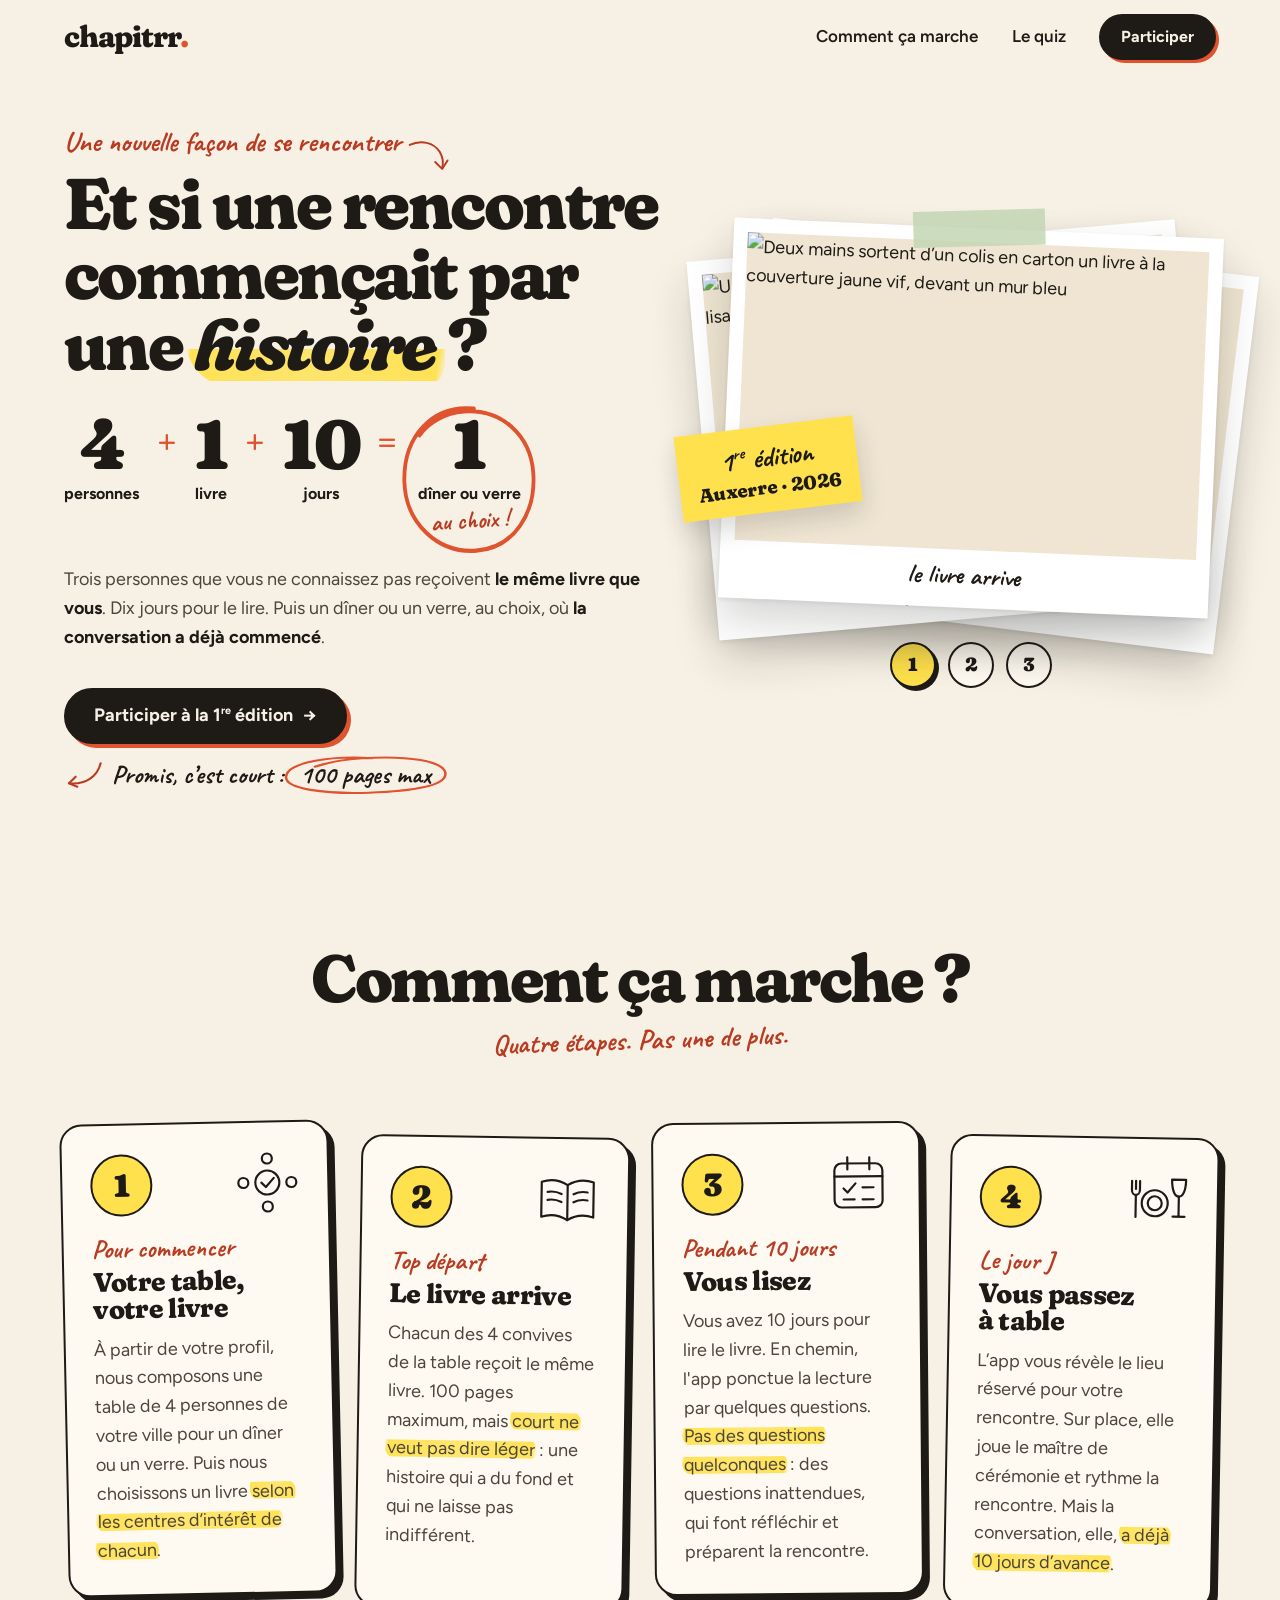
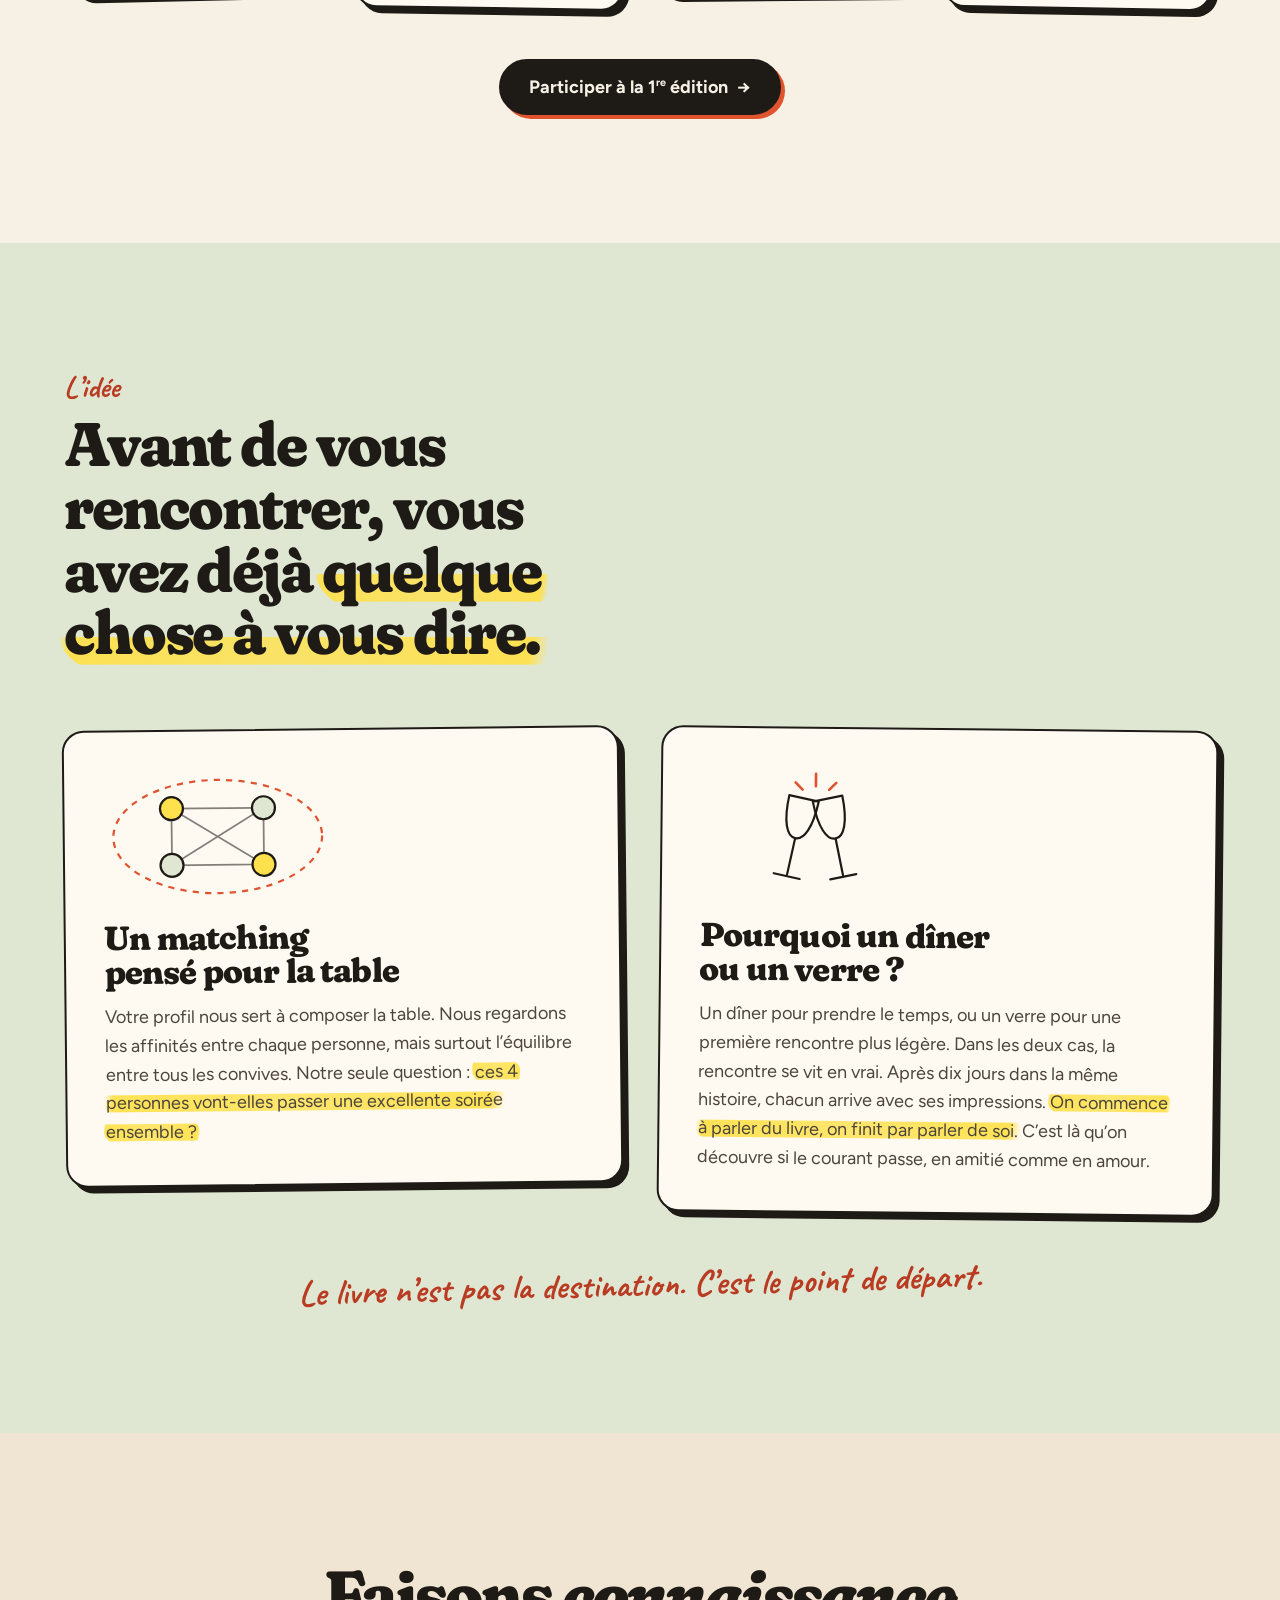
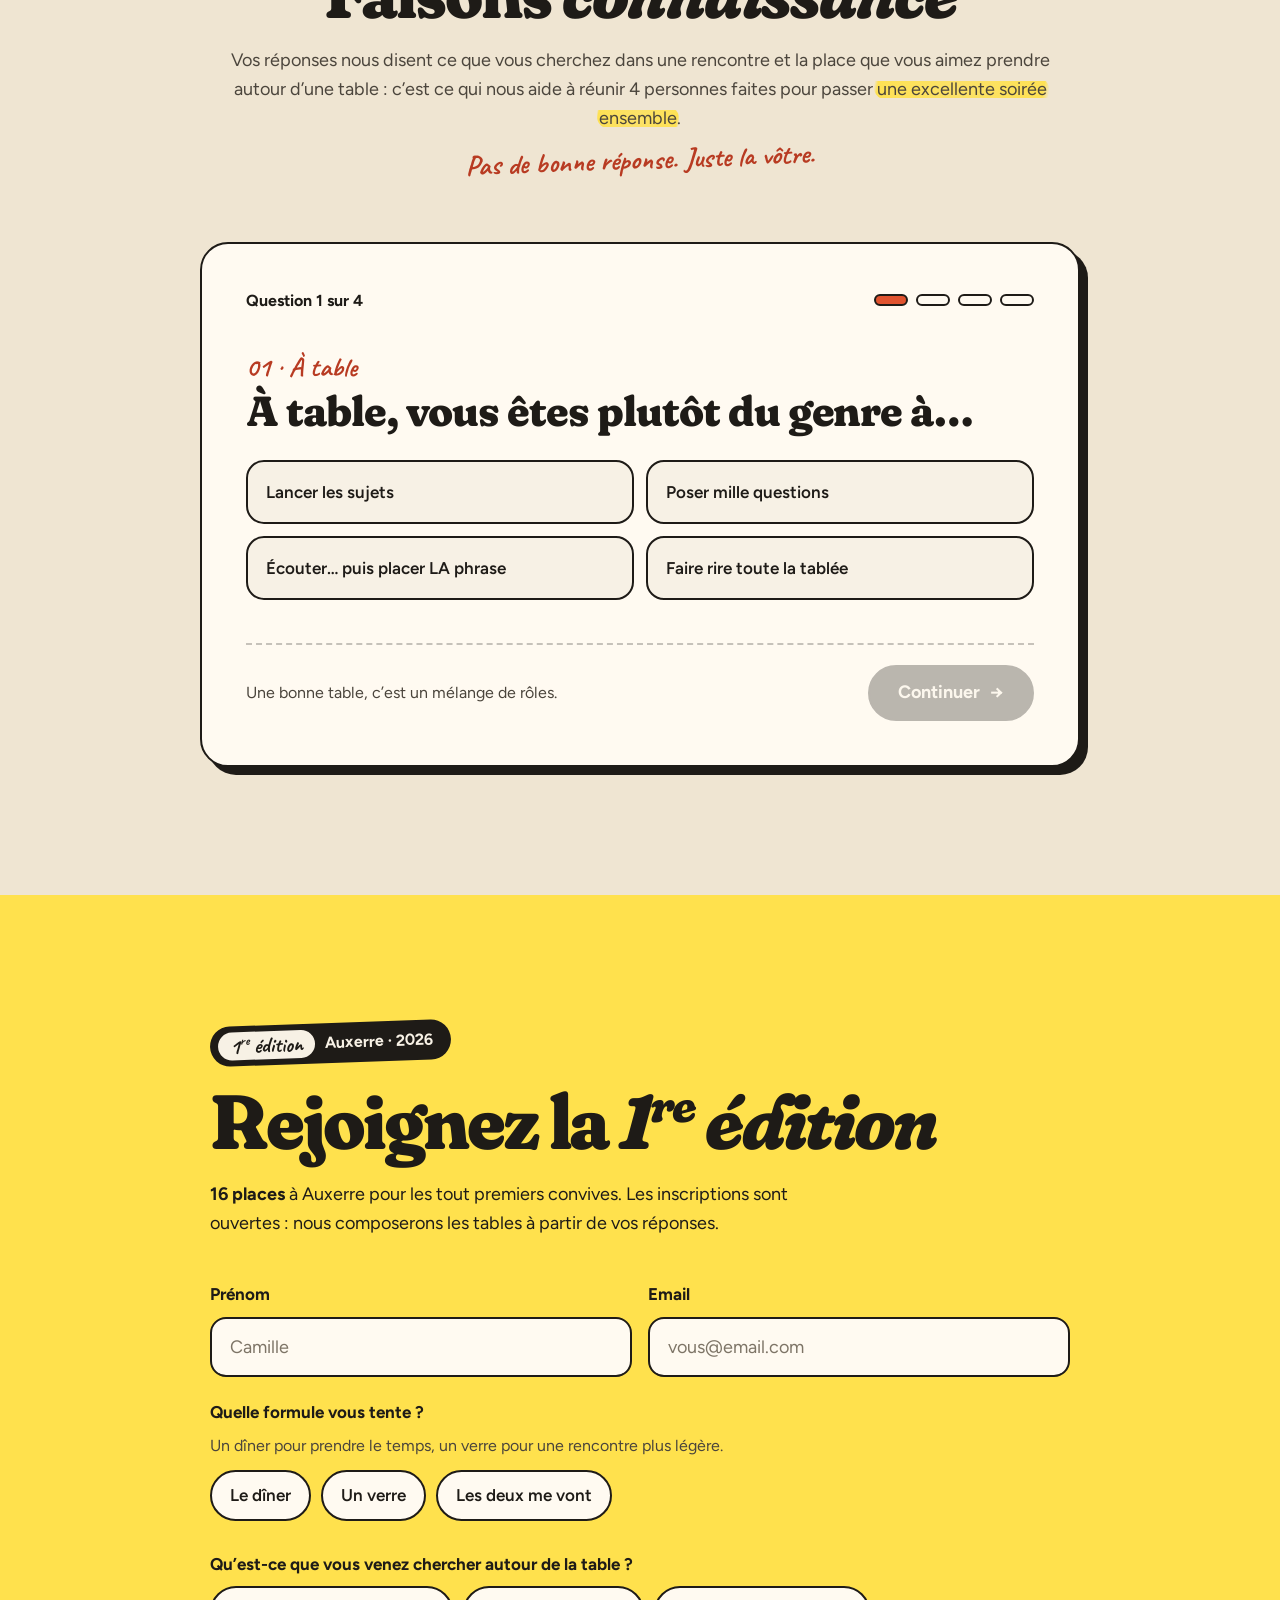
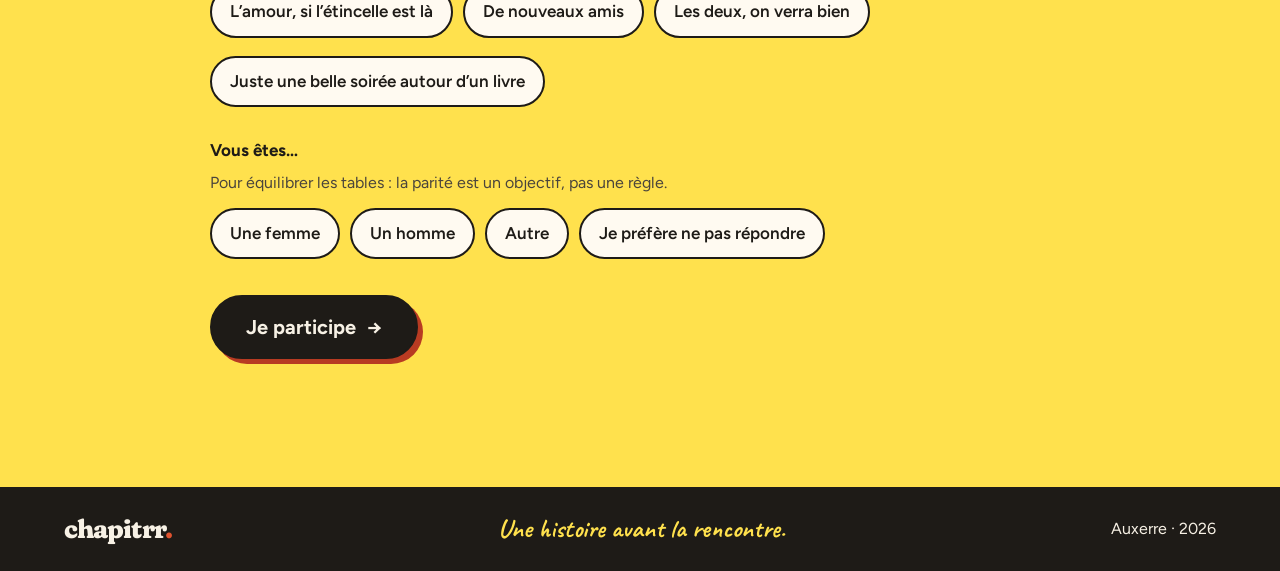
==== index.html @ a0b84fd2 "Update app.js, index.html, and README.md to enhance the candidate submission process by adding a for" ====
<!doctype html>
<html lang="fr">

<head>
  <meta charset="UTF-8">
  <meta name="viewport" content="width=device-width, initial-scale=1.0">
  <meta name="description"
    content="4 personnes, 1 livre, 10 jours, puis 1 dîner ou 1 verre au choix. Une rencontre qui commence par une histoire. Première édition à Auxerre : inscriptions ouvertes.">
  <meta name="theme-color" content="#f7f1e5">
  <title>chapitrr. — Une histoire avant la rencontre</title>
  <link rel="preconnect" href="https://fonts.googleapis.com">
  <link rel="preconnect" href="https://fonts.gstatic.com" crossorigin>
  <link
    href="https://fonts.googleapis.com/css2?family=Caveat:wght@700&family=Figtree:wght@400..800&family=Fraunces:ital,opsz,wght,SOFT,WONK@0,9..144,600..900,0..100,0..1;1,9..144,600..900,0..100,0..1&display=swap"
    rel="stylesheet">
  <link rel="stylesheet" href="styles.css">
  <script>document.documentElement.classList.add("js");</script>
</head>

<body>
  <a class="skip-link" href="#contenu">Aller au contenu</a>

  <header class="nav" id="nav">
    <a class="brand" href="#top" aria-label="chapitrr., retour en haut">chapitrr<span>.</span></a>
    <nav class="nav-links" aria-label="Navigation principale">
      <a class="nav-link" href="#comment">Comment ça marche</a>
      <a class="nav-link" href="#quiz">Le quiz</a>
      <a class="btn btn-small" href="#inscription">Participer</a>
    </nav>
  </header>

  <main id="contenu">
    <section class="hero" id="top" aria-labelledby="hero-title">
      <div class="hero-copy">
        <p class="kicker hand">
          Une nouvelle façon de se rencontrer
          <svg class="squiggle" viewBox="0 0 56 44" aria-hidden="true">
            <path d="M3 9c15-7 31-3 39 9 4 7 5 14 3 21" />
            <path d="M36 31l9 9 7-11" />
          </svg>
        </p>
        <h1 id="hero-title">Et si une rencontre commençait par une <em><mark>histoire</mark></em>&nbsp;?</h1>

        <p class="formula">
          <span class="f-item"><b>4</b> <span>personnes</span></span>
          <span class="f-op">+</span>
          <span class="f-item"><b>1</b> <span>livre</span></span>
          <span class="f-op">+</span>
          <span class="f-item"><b>10</b> <span>jours</span></span>
          <span class="f-op">=</span>
          <span class="f-item f-result" data-draw>
            <b>1</b> <span>dîner ou verre</span>
            <span class="f-choice hand">au choix&nbsp;!</span>
            <svg class="scribble" viewBox="0 0 120 120" preserveAspectRatio="none" aria-hidden="true">
              <path pathLength="1"
                d="M64 9C31 6 8 29 9 61c1 30 27 51 57 49 30-2 47-27 45-55-2-27-25-46-55-44-15 1-28 8-35 17" />
            </svg>
          </span>
        </p>

        <p class="lead">Trois personnes que vous ne connaissez pas reçoivent <strong>le même livre que vous</strong>.
          Dix jours pour le lire. Puis un dîner ou un verre, au choix, où <strong>la conversation a déjà
            commencé</strong>.</p>

        <div class="hero-actions">
          <a class="btn" href="#inscription"><span>Participer à la 1<sup>re</sup> édition</span> <span aria-hidden="true">→</span></a>
          <p class="cta-note hand">
            <svg class="arrow" viewBox="0 0 48 40" aria-hidden="true">
              <path d="M44 6c-4 16-18 26-38 24" />
              <path d="M14 22l-8 8 10 4" />
            </svg>
            Promis, c’est court&nbsp;:
            <span class="circled" data-draw>100&nbsp;pages max<svg class="scribble" viewBox="0 0 200 60"
                preserveAspectRatio="none" aria-hidden="true">
                <path pathLength="1"
                  d="M108 6C58 2 8 12 6 32c-2 18 46 25 98 23 52-2 92-10 90-28C192 10 150 2 96 6 70 8 50 14 40 18" />
              </svg></span>
          </p>
        </div>
      </div>

      <div class="hero-visual">
        <div class="stack-wrap">
          <div class="polaroid-stack" id="heroSlider" role="group" aria-roledescription="carrousel"
            aria-label="Le parcours en photos">
            <figure class="polaroid" data-pos="0">
              <img
                src="https://images.unsplash.com/photo-1776278726433-1cd96688ca7d?auto=format&fit=crop&w=1200&h=800&q=80"
                alt="Deux mains sortent d’un colis en carton un livre à la couverture jaune vif, devant un mur bleu"
                width="1200" height="800">
              <figcaption class="hand">le livre arrive</figcaption>
            </figure>
            <figure class="polaroid" data-pos="1" aria-hidden="true">
              <img
                src="https://images.pexels.com/photos/6496136/pexels-photo-6496136.jpeg?auto=compress&cs=tinysrgb&fit=crop&w=1200&h=800"
                alt="Une jeune femme à lunettes, en pull rouge, sourit en lisant un livre près d’une fenêtre"
                width="1200" height="800">
              <figcaption class="hand">dix jours pour le lire</figcaption>
            </figure>
            <figure class="polaroid" data-pos="2" aria-hidden="true">
              <img
                src="https://images.pexels.com/photos/6954047/pexels-photo-6954047.jpeg?auto=compress&cs=tinysrgb&fit=crop&w=1200&h=800"
                alt="Deux femmes et deux hommes trinquent de part et d’autre d’une table de dîner éclairée à la bougie"
                width="1200" height="800">
              <figcaption class="hand">on passe à table</figcaption>
            </figure>
          </div>
          <p class="sticky-note"><span class="hand">1<sup>re</sup> édition</span> <strong>Auxerre · 2026</strong></p>
        </div>
        <div class="slider-nav" role="group" aria-label="Choisir une photo">
          <button class="slider-dot" type="button" aria-pressed="true" aria-label="Photo 1 : le livre arrive">1</button>
          <button class="slider-dot" type="button" aria-pressed="false"
            aria-label="Photo 2 : dix jours pour le lire">2</button>
          <button class="slider-dot" type="button" aria-pressed="false"
            aria-label="Photo 3 : on passe à table">3</button>
        </div>
      </div>
    </section>

    <section class="section how" id="comment" aria-labelledby="how-title">
      <div class="section-head">
        <h2 id="how-title">Comment ça marche&nbsp;?</h2>
        <p class="note hand">Quatre étapes. Pas une de plus.</p>
      </div>

      <ol class="steps">
        <li class="step">
          <div class="step-top">
            <span class="step-num" aria-hidden="true">1</span>
            <svg class="doodle" viewBox="0 0 64 64" aria-hidden="true">
              <circle cx="32" cy="32" r="12" />
              <path d="M26 32l4.5 4.5 8-9" />
              <circle cx="32" cy="8" r="5" />même
              <circle cx="56" cy="32" r="5" />
              <circle cx="32" cy="56" r="5" />
              <circle cx="8" cy="32" r="5" />
            </svg>
          </div>
          <p class="step-when hand">Pour commencer</p>
          <h3>Votre table, votre livre</h3>
          <p>À partir de votre profil, nous composons une table de 4&nbsp;personnes de votre ville pour un dîner ou un verre. Puis nous choisissons un livre <mark>selon les centres d’intérêt
              de chacun</mark>.</p>
        </li>
        <li class="step">
          <div class="step-top">
            <span class="step-num" aria-hidden="true">2</span>
            <svg class="doodle" viewBox="0 0 64 64" aria-hidden="true">
              <path d="M32 18c-8-5-17-6-26-3v35c9-3 18-2 26 3 8-5 17-6 26-3V15c-9-3-18-2-26 3z" />
              <path d="M32 18v35" />
              <path d="M12 25c5-1 10 0 14 2M12 33c5-1 10 0 14 2M38 27c4-2 9-3 14-2M38 35c4-2 9-3 14-2" />
            </svg>
          </div>
          <p class="step-when hand">Top départ</p>
          <h3>Le livre arrive</h3>
          <p>Chacun des 4 convives de la table reçoit le même livre. 100&nbsp;pages maximum, mais <mark>court ne veut pas
              dire léger</mark>&nbsp;: une histoire qui a du fond et qui ne laisse pas indifférent.</p>
        </li>
        <li class="step">
          <div class="step-top">
            <span class="step-num" aria-hidden="true">3</span>
            <svg class="doodle" viewBox="0 0 64 64" aria-hidden="true">
              <rect x="8" y="12" width="48" height="44" rx="7" />
              <path d="M8 25h48M21 6v12M43 6v12" />
              <path d="M17 37l4 4 8-9" />
              <path d="M36 36h11M17 48h11M36 48h11" />
            </svg>
          </div>
          <p class="step-when hand">Pendant 10&nbsp;jours</p>
          <h3>Vous lisez</h3>
          <p>Vous avez 10&nbsp;jours pour lire le livre. En chemin, l'app ponctue la lecture par quelques questions. <mark>Pas des
              questions quelconques</mark>&nbsp;: des questions inattendues, qui font réfléchir et préparent la
            rencontre.</p>
        </li>
        <li class="step">
          <div class="step-top">
            <span class="step-num" aria-hidden="true">4</span>
            <svg class="doodle" viewBox="0 0 64 64" aria-hidden="true">
              <path d="M7 14v9c0 3 2 5 4 5v22M11 14v8M15 14v9c0 3-2 5-4 5" />
              <circle cx="30" cy="36" r="13" />
              <circle cx="30" cy="36" r="7" />
              <path d="M47 12h14c0 11-3 17-7 17s-7-6-7-17z" />
              <path d="M54 29v19M48 49h12" />
            </svg>
          </div>
          <p class="step-when hand">Le jour&nbsp;J</p>
          <h3>Vous passez à table</h3>
          <p>L’app vous révèle le lieu réservé pour votre rencontre. Sur place, elle joue le maître
            de cérémonie et rythme la rencontre. Mais la conversation, elle, <mark>a déjà 10&nbsp;jours d’avance</mark>.</p>
        </li>
      </ol>

      <div class="section-cta">
        <a class="btn" href="#inscription"><span>Participer à la 1<sup>re</sup> édition</span> <span aria-hidden="true">→</span></a>
      </div>
    </section>

    <section class="section idea" aria-labelledby="idea-title">
      <div class="idea-inner">
        <div>
          <p class="idea-kicker hand">L’idée</p>
          <h2 id="idea-title">Avant de vous rencontrer, vous avez déjà <mark>quelque chose à vous dire.</mark></h2>
        </div>
        <!-- <div class="idea-body">
          <p>Nous réunissons quatre personnes qui pourraient avoir envie de se rencontrer. Elles reçoivent le même livre, le lisent pendant dix jours, puis se retrouvent autour d’un dîner.</p>
        </div> -->
      </div>

      <div class="idea-points">
        <article class="idea-point">
          <svg class="match-doodle" viewBox="0 0 260 150" role="img"
            aria-label="Quatre personnes reliées deux à deux, entourées d’un cercle qui représente la table">
            <ellipse class="md-table" cx="130" cy="76" rx="118" ry="64" />
            <path class="md-link"
              d="M78 44L182 44M78 108L182 108M78 44L78 108M182 44L182 108M78 44L182 108M182 44L78 108" />
            <circle class="md-dot" cx="78" cy="44" r="13" />
            <circle class="md-dot md-alt" cx="182" cy="44" r="13" />
            <circle class="md-dot md-alt" cx="78" cy="108" r="13" />
            <circle class="md-dot" cx="182" cy="108" r="13" />
          </svg>
          <h3>Un matching pensé pour la table</h3>
          <p>Votre profil nous sert à composer la table. Nous regardons les affinités entre chaque personne, mais
            surtout l’équilibre entre tous les convives. Notre seule question&nbsp;: <mark>ces 4 personnes vont-elles passer une
              excellente soirée ensemble&nbsp;?</mark></p>
        </article>

        <article class="idea-point">
          <svg class="dinner-doodle" viewBox="0 0 260 150" aria-hidden="true">
            <g transform="translate(98 34) rotate(12 0 90)">
              <path d="M-17 0h34c0 30-7 46-17 46s-17-16-17-46z" />
              <path d="M0 46v42M-15 90h30" />
            </g>
            <g transform="translate(162 34) rotate(-12 0 90)">
              <path d="M-17 0h34c0 30-7 46-17 46s-17-16-17-46z" />
              <path d="M0 46v42M-15 90h30" />
            </g>
            <path class="dd-spark" d="M130 22V8M115 26l-8-8M145 26l8-8" />
          </svg>
          <h3>Pourquoi un dîner ou un verre&nbsp;?</h3>
          <p>Un dîner pour prendre le temps, ou un verre pour une première rencontre plus
            légère. Dans les deux cas, la rencontre se vit en vrai.
          Après dix jours dans la même histoire, chacun arrive avec ses impressions. <mark>On commence à parler du livre, on finit par
              parler de soi.</mark> C’est là qu’on découvre si le courant passe, en amitié comme en amour.</p>
        </article>
      </div>

      <p class="idea-hand hand">Le livre n’est pas la destination. C’est le point de départ.</p>
    </section>

    <section class="section quiz" id="quiz" aria-labelledby="quiz-title">
      <div class="section-head">
        <h2 id="quiz-title">Faisons <em>connaissance</em></h2>
        <p class="section-lead">Vos réponses nous disent ce que vous cherchez dans une rencontre et la place que vous
          aimez prendre autour d’une table&nbsp;: c’est ce qui nous aide à réunir 4 personnes faites pour passer
          <mark>une excellente soirée ensemble</mark>.</p>
        <p class="note hand">Pas de bonne réponse. Juste la vôtre.</p>
      </div>

      <div class="quiz-card" id="quizCard">
        <div class="quiz-progress">
          <p id="quizCount" aria-live="polite">Question 1 sur 4</p>
          <ol class="dots" aria-hidden="true">
            <li></li>
            <li></li>
            <li></li>
            <li></li>
          </ol>
        </div>

        <div class="quiz-stage" id="quizStage"></div>
        <noscript>
          <p class="quiz-hint">Activez JavaScript pour répondre au quiz.</p>
        </noscript>

        <div class="quiz-footer" id="quizFooter">
          <p class="quiz-hint" id="quizHint">Choisissez la réponse qui vous ressemble le plus.</p>
          <button class="btn" type="button" id="quizNext" data-quiz-next disabled>Continuer <span
              aria-hidden="true">→</span></button>
        </div>

        <div class="quiz-done" id="quizDone" data-quiz-done hidden tabindex="-1">
          <p class="done-kicker hand">C’est noté&nbsp;!</p>
          <h3>Vos réponses, en bref</h3>
          <ul class="answers" id="quizAnswers"></ul>
          <p class="done-next">Il ne reste qu’une étape&nbsp;: vous inscrire. Vos réponses partiront avec votre inscription.</p>
          <div class="done-actions">
            <a class="btn" href="#inscription">Participer <span aria-hidden="true">→</span></a>
            <button class="link" type="button" id="quizRestart">Recommencer le quiz</button>
          </div>
        </div>
      </div>
    </section>

    <section class="section signup" id="inscription" aria-labelledby="signup-title">
      <div class="signup-inner">
        <p class="badge"><span class="hand">1<sup>re</sup> édition</span> Auxerre · 2026</p>
        <h2 id="signup-title">Rejoignez la <em>1<sup>re</sup> édition</em></h2>
        <p class="section-lead"><strong>16&nbsp;places</strong> à Auxerre pour les tout premiers convives. Les inscriptions
          sont ouvertes&nbsp;: nous composerons les tables à partir de vos réponses.</p>

        <form class="signup-form" id="signupForm" action="https://formspree.io/f/xaeqwzon" method="POST">
          <input type="hidden" name="type" value="candidature">
          <div class="field">
            <label for="prenom">Prénom</label>
            <input id="prenom" name="prenom" type="text" autocomplete="given-name" placeholder="Camille" required>
          </div>
          <div class="field">
            <label for="email">Email</label>
            <input id="email" name="email" type="email" autocomplete="email" placeholder="vous@email.com" required>
          </div>
          <fieldset class="field wide">
            <legend>Quelle formule vous tente&nbsp;?</legend>
            <p class="field-help">Un dîner pour prendre le temps, un verre pour une rencontre plus légère.</p>
            <div class="chips">
              <label class="chip"><input type="radio" name="formule" value="diner" required><span>Le dîner</span></label>
              <label class="chip"><input type="radio" name="formule" value="verre"><span>Un verre</span></label>
              <label class="chip"><input type="radio" name="formule" value="les-deux"><span>Les deux me vont</span></label>
            </div>
          </fieldset>
          <fieldset class="field wide">
            <legend>Qu’est-ce que vous venez chercher autour de la table&nbsp;?</legend>
            <div class="chips">
              <label class="chip"><input type="radio" name="intention" value="amour" required><span>L’amour, si
                  l’étincelle est là</span></label>
              <label class="chip"><input type="radio" name="intention" value="amitie"><span>De nouveaux
                  amis</span></label>
              <label class="chip"><input type="radio" name="intention" value="ouvert"><span>Les deux, on verra
                  bien</span></label>
              <label class="chip"><input type="radio" name="intention" value="soiree"><span>Juste une belle soirée
                  autour d’un livre</span></label>
            </div>
          </fieldset>
          <fieldset class="field wide">
            <legend>Vous êtes…</legend>
            <p class="field-help">Pour équilibrer les tables&nbsp;: la parité est un objectif, pas une règle.</p>
            <div class="chips">
              <label class="chip"><input type="radio" name="genre" value="femme" required><span>Une femme</span></label>
              <label class="chip"><input type="radio" name="genre" value="homme"><span>Un homme</span></label>
              <label class="chip"><input type="radio" name="genre" value="autre"><span>Autre</span></label>
              <label class="chip"><input type="radio" name="genre" value="non-precise"><span>Je préfère ne pas
                  répondre</span></label>
            </div>
          </fieldset>
          <div class="hp" aria-hidden="true">
            <label for="gotcha">Ne pas remplir ce champ</label>
            <input id="gotcha" name="_gotcha" type="text" tabindex="-1" autocomplete="off">
          </div>
          <p class="form-error wide" id="signupError" role="alert" hidden></p>
          <button class="btn btn-big wide" type="submit"><span class="btn-label">Je participe</span> <span
              aria-hidden="true">→</span></button>
        </form>

        <!-- Étape 2 : test du prix (le prix testé est dans data-prix, et dans le texte de la question) -->
        <div class="success" id="pricePanel" data-signup-success data-prix="0" data-offre="1re édition gratuite, addition à charge"
          hidden tabindex="-1">
          <p class="hand">Inscription enregistrée&nbsp;!</p>
          <h3>Une dernière question, <span class="js-prenom"></span></h3>
          <p>Bonne nouvelle&nbsp;: la première édition est <mark>gratuite</mark>. Le matching, le livre livré chez vous et
            l’organisation de la rencontre sont offerts.</p>
          <p class="price-question" id="priceQuestion"><span id="priceWhat">Seule l’addition, dîner ou verre, reste</span>
            à la charge des convives. Ça vous convient&nbsp;?</p>
          <div class="price-options" role="group" aria-labelledby="priceQuestion">
            <button class="option" type="button" data-prix-reponse="oui" aria-pressed="false">Oui, ça me va</button>
            <button class="option" type="button" data-prix-reponse="peut-etre" aria-pressed="false">Peut-être</button>
            <button class="option" type="button" data-prix-reponse="non" aria-pressed="false">Non</button>
          </div>
          <p class="form-error" id="priceError" role="alert" hidden></p>
        </div>

        <!-- Étape 3 : le merci, tout à la fin -->
        <div class="success" id="thanksPanel" hidden tabindex="-1">
          <p class="hand">C’est noté&nbsp;!</p>
          <h3>Merci <span class="js-prenom"></span>.</h3>
          <p>Votre inscription à la première édition est bien enregistrée. Nous reviendrons vers vous par email pour la
            suite.</p>
        </div>
      </div>
    </section>
  </main>

  <footer class="footer">
    <span class="brand">chapitrr<span>.</span></span>
    <span class="hand">Une histoire avant la rencontre.</span>
    <span>Auxerre · 2026</span>
  </footer>

  <script src="app.js"></script>
</body>

</html>
---- styles.css ----
/* chapitre. — v2 : même histoire, typo plus détendue, l'essentiel surligné */

:root {
  --paper: #f7f1e5;
  --paper-2: #efe5d2;
  --card: #fffaf1;
  --ink: #1e1b17;
  --ink-soft: #4b453c;
  --hl: #ffe14d;
  --tomato: #e0532f;
  --tomato-deep: #b83b22;
  --sage: #dfe7d2;

  --display: "Fraunces", Georgia, serif;
  --hand: "Caveat", "Segoe Print", cursive;
  --sans: "Figtree", system-ui, -apple-system, sans-serif;

  --gutter: clamp(16px, 5vw, 80px);
  --radius: 22px;
}

*, *::before, *::after { box-sizing: border-box; }
[hidden] { display: none !important; }
.nowrap { white-space: nowrap; }

html { scroll-behavior: smooth; scroll-padding-top: 88px; -webkit-text-size-adjust: 100%; }
body {
  margin: 0;
  background: var(--paper);
  color: var(--ink);
  font: 400 18px/1.6 var(--sans);
  -webkit-font-smoothing: antialiased;
  overflow-x: clip;
}
img, svg { display: block; max-width: 100%; }
p { margin: 0; }
a { color: inherit; }
button, input { font: inherit; }
sup { font-size: .6em; line-height: 0; }
:focus-visible { outline: 3px solid var(--tomato-deep); outline-offset: 3px; }

h1, h2, h3 {
  margin: 0;
  font-family: var(--display);
  font-weight: 800;
  font-variation-settings: "SOFT" 100, "WONK" 1;
  line-height: 1.02;
  letter-spacing: -.025em;
  text-wrap: balance;
}
h2 { font-size: clamp(40px, 5.2vw, 74px); letter-spacing: -.035em; }

.hand { font-family: var(--hand); font-weight: 700; line-height: 1.1; }

.skip-link {
  position: absolute; left: 12px; top: -80px; z-index: 50;
  padding: 10px 16px; border-radius: 999px;
  background: var(--ink); color: var(--paper); font-weight: 700; text-decoration: none;
}
.skip-link:focus { top: 12px; }

/* ---------- Surligneur & gribouillis ---------- */
mark {
  --hl-h: .45em;
  --hl-y: 88%;
  color: inherit;
  background-color: transparent;
  background-image: linear-gradient(100deg, rgb(255 225 77 / 0) .4%, rgb(255 225 77 / .95) 2.5%, rgb(255 225 77 / .8) 48%, rgb(255 225 77 / .95) 96%, rgb(255 225 77 / 0) 99.6%);
  background-repeat: no-repeat;
  background-position: 0 var(--hl-y);
  background-size: 100% var(--hl-h);
  padding: 0 .12em;
  margin: 0 -.12em;
  border-radius: .25em .6em .35em .7em;
  -webkit-box-decoration-break: clone;
  box-decoration-break: clone;
}
p mark { --hl-h: .95em; --hl-y: 60%; }
.js mark { background-size: 0% var(--hl-h); transition: background-size 1s cubic-bezier(.65, .05, .25, 1); }
.js mark.is-drawn { background-size: 100% var(--hl-h); }

.circled, .f-result { position: relative; display: inline-block; white-space: nowrap; }
.scribble {
  position: absolute; left: -12%; top: -18%; width: 124%; height: 136%; max-width: none;
  overflow: visible; pointer-events: none;
  fill: none; stroke: var(--tomato); stroke-width: 3; stroke-linecap: round;
}
.scribble path { stroke-dasharray: 1; stroke-dashoffset: 0; }
.js [data-draw] .scribble path { stroke-dashoffset: 1; transition: stroke-dashoffset 1.1s .35s cubic-bezier(.65, .05, .25, 1); }
.js [data-draw].is-drawn .scribble path { stroke-dashoffset: 0; }

/* ---------- Boutons ---------- */
.btn {
  display: inline-flex; align-items: center; justify-content: center; gap: .55em;
  min-height: 56px; padding: 14px 28px;
  border: 2px solid var(--ink); border-radius: 999px;
  background: var(--ink); color: var(--paper);
  font: 700 18px/1.1 var(--sans);
  text-decoration: none; cursor: pointer;
  box-shadow: 4px 4px 0 var(--tomato);
  transition: transform .2s ease, box-shadow .2s ease, opacity .2s ease;
}
.btn:hover { transform: translate(-2px, -2px) rotate(-1.5deg); box-shadow: 7px 7px 0 var(--tomato); }
.btn:active { transform: translate(2px, 2px); box-shadow: 1px 1px 0 var(--tomato); }
.btn:disabled { opacity: .3; cursor: not-allowed; transform: none; box-shadow: none; }
.btn[aria-busy="true"] { opacity: .75; cursor: progress; }
.btn-small { min-height: 46px; padding: 10px 20px; font-size: 16px; box-shadow: 3px 3px 0 var(--tomato); }
.btn-big { min-height: 64px; padding: 18px 34px; font-size: 20px; }
.link {
  padding: 10px 4px; border: 0; background: none; color: var(--ink);
  font-weight: 700; font-size: 17px; cursor: pointer;
  text-decoration: underline; text-decoration-thickness: 2px; text-underline-offset: 5px;
}

/* ---------- Navigation ---------- */
.nav {
  position: sticky; top: 0; z-index: 40;
  display: flex; align-items: center; justify-content: space-between; gap: 16px;
  padding: 14px var(--gutter);
  background: rgb(247 241 229 / .92);
  -webkit-backdrop-filter: blur(10px);
  backdrop-filter: blur(10px);
  border-bottom: 2px solid transparent;
  transition: border-color .25s;
}
.nav.is-scrolled { border-bottom-color: var(--ink); }
.brand {
  font: 800 30px/1 var(--display);
  font-variation-settings: "SOFT" 100, "WONK" 1;
  letter-spacing: -.035em;
  color: var(--ink); text-decoration: none;
}
.brand span { color: var(--tomato); }
.nav-links { display: flex; align-items: center; gap: clamp(14px, 2.4vw, 32px); }
.nav-link {
  padding: 8px 2px; font-weight: 600; font-size: 17px; text-decoration: none;
  background: linear-gradient(var(--hl), var(--hl)) no-repeat 0 85% / 0 .45em;
  transition: background-size .3s;
}
.nav-link:hover { background-size: 100% .45em; }

/* ---------- Hero ---------- */
.hero {
  display: grid; grid-template-columns: minmax(0, 1.1fr) minmax(0, .9fr); overflow-x: clip;
  align-items: center; gap: clamp(32px, 5vw, 88px);
  max-width: 1440px; margin: 0 auto;
  padding: clamp(24px, 4vw, 48px) var(--gutter) clamp(64px, 8vw, 112px);
}
.kicker { display: flex; align-items: flex-end; gap: 6px; margin-bottom: 10px; font-size: clamp(24px, 2.2vw, 30px); color: var(--tomato-deep); }
.squiggle { flex: none; width: 44px; height: 34px; fill: none; stroke: currentColor; stroke-width: 2.5; stroke-linecap: round; stroke-linejoin: round; transform: translateY(14px); }
h1 { max-width: 13ch; margin-bottom: clamp(22px, 3vw, 34px); font-size: clamp(42px, 5.6vw, 82px); line-height: .98; letter-spacing: -.035em; }

.formula { display: flex; flex-wrap: wrap; align-items: flex-start; gap: 4px clamp(8px, 1.4vw, 20px); margin-bottom: clamp(22px, 3vw, 32px); }
.f-item { display: inline-flex; flex-direction: column; align-items: center; }
.f-item b { font: 900 clamp(46px, 5.4vw, 84px)/.9 var(--display); font-variation-settings: "SOFT" 100, "WONK" 1; letter-spacing: -.04em; }
.f-item > span { margin-top: 6px; font-weight: 700; font-size: clamp(14px, 1.25vw, 18px); }
.f-op { padding-top: .35em; font: 800 clamp(26px, 2.8vw, 42px)/1 var(--display); color: var(--tomato); }
.f-result { padding: 0 .15em; }
.f-result .scribble { left: -20%; top: -14%; width: 140%; height: 140%; }
.f-item > .f-choice { margin-top: 0; font-size: clamp(21px, 1.9vw, 27px); color: var(--tomato-deep); transform: rotate(-4deg); }

.lead { max-width: 34em; margin-bottom: clamp(24px, 3vw, 36px); font-size: clamp(18px, 1.4vw, 20px); color: var(--ink-soft); }
.lead strong { color: var(--ink); font-weight: 700; }
.hero-actions { display: flex; flex-wrap: wrap; align-items: center; gap: 14px 28px; }
.cta-note { display: flex; flex-wrap: wrap; align-items: center; gap: 4px 8px; font-size: clamp(24px, 2vw, 28px); }
.arrow { width: 40px; height: 34px; fill: none; stroke: var(--tomato-deep); stroke-width: 2.5; stroke-linecap: round; stroke-linejoin: round; }
.circled { margin-left: 4px; padding: 0 .2em; }
.circled .scribble { left: -10%; top: -24%; width: 120%; height: 150%; }

.hero-visual { position: relative; justify-self: center; width: min(100%, 540px); }
.polaroid {
  position: relative; margin: 0; padding: 14px 14px 0;
  background: #fff;
  box-shadow: 0 22px 44px rgb(30 27 23 / .18), 0 2px 4px rgb(30 27 23 / .08);
  transform: rotate(2.5deg);
}
.polaroid::before {
  content: ""; position: absolute; top: -18px; left: 50%; z-index: 1;
  width: 132px; height: 36px;
  background: rgb(196 214 180 / .85);
  transform: translateX(-50%) rotate(-4deg);
}
.polaroid img { width: 100%; height: auto; aspect-ratio: 3 / 2; object-fit: cover; background: var(--paper-2); }
.polaroid figcaption { padding: 12px 8px 18px; font-size: clamp(22px, 2vw, 27px); text-align: center; }
/* Slider : une pile de 3 polaroids, une par étape */
.stack-wrap { position: relative; }
.polaroid-stack { display: grid; cursor: pointer; }
.polaroid-stack .polaroid { grid-area: 1 / 1; transition: transform .7s cubic-bezier(.2, .8, .2, 1); }
.polaroid[data-pos="0"] { z-index: 3; transform: rotate(2.5deg); }
.polaroid[data-pos="1"] { z-index: 2; transform: translate(-24px, 12px) rotate(-5deg); }
.polaroid[data-pos="2"] { z-index: 1; transform: translate(22px, 18px) rotate(7deg); }
.polaroid:not([data-pos="0"])::before { opacity: 0; }
.polaroid.is-tossed { transition: none; animation: toss .8s cubic-bezier(.3, .7, .2, 1); }
@keyframes toss {
  0% { transform: rotate(2.5deg); z-index: 4; }
  45% { transform: translate(80%, -6%) rotate(16deg); z-index: 4; }
  /* pas de 100 % : la photo rejoint sa nouvelle place, en dessous de la pile */
}
.cap-num {
  display: inline-grid; place-items: center; width: 1.3em; height: 1.3em; margin-right: .15em;
  border-radius: 50%; background: var(--hl); font-size: .85em; vertical-align: .08em;
}
.slider-nav { display: none; justify-content: center; gap: 12px; margin-top: 34px; }
.js .slider-nav { display: flex; }
.slider-dot {
  width: 46px; height: 46px; border: 2px solid var(--ink); border-radius: 50%;
  background: var(--card); color: var(--ink); cursor: pointer;
  font: 900 19px/1 var(--display); font-variation-settings: "SOFT" 100, "WONK" 1;
  transition: background-color .2s, transform .2s, box-shadow .2s;
}
.slider-dot:hover { transform: translateY(-2px); }
.slider-dot[aria-pressed="true"] { background: var(--hl); box-shadow: 3px 3px 0 var(--ink); }

.sticky-note {
  position: absolute; left: -48px; bottom: 96px; z-index: 6;
  padding: 16px 18px 14px;
  background: var(--hl); color: var(--ink); text-align: center;
  transform: rotate(-7deg);
  box-shadow: 0 12px 24px rgb(30 27 23 / .16);
}
.sticky-note .hand { display: block; font-size: 28px; }
.sticky-note strong { display: block; margin-top: 4px; white-space: nowrap; font: 800 19px/1.1 var(--display); font-variation-settings: "SOFT" 100, "WONK" 1; }

/* ---------- Sections ---------- */
.section { padding: clamp(72px, 10vw, 136px) var(--gutter); }
.how { padding-top: clamp(24px, 4vw, 56px); } /* le hero a déjà sa marge basse */
.section-head { max-width: 820px; margin: 0 auto clamp(40px, 5vw, 64px); text-align: center; }
.note { display: inline-block; margin-top: 12px; font-size: clamp(24px, 2.2vw, 30px); color: var(--tomato-deep); transform: rotate(-2deg); }
.section-lead { margin-top: 18px; font-size: clamp(18px, 1.4vw, 20px); color: var(--ink-soft); }
.section-cta { display: flex; justify-content: center; margin-top: clamp(40px, 5vw, 64px); }

/* Comment ça marche */
.steps { display: grid; grid-template-columns: repeat(4, minmax(0, 1fr)); gap: clamp(18px, 2vw, 28px); max-width: 1320px; margin: 0 auto; padding: 0; list-style: none; }
.step { padding: clamp(22px, 2.2vw, 30px); background: var(--card); border: 2px solid var(--ink); border-radius: var(--radius); box-shadow: 6px 6px 0 var(--ink); }
.step:nth-child(1) { transform: rotate(-1.2deg); }
.step:nth-child(2) { transform: rotate(.9deg) translateY(14px); }
.step:nth-child(3) { transform: rotate(-.5deg); }
.step:nth-child(4) { transform: rotate(1deg) translateY(14px); }
.step-top { display: flex; align-items: center; justify-content: space-between; margin-bottom: 18px; }
.step-num {
  display: grid; place-items: center; width: 62px; height: 62px;
  border: 2px solid var(--ink); border-radius: 50%; background: var(--hl);
  font: 900 32px/1 var(--display); font-variation-settings: "SOFT" 100, "WONK" 1;
}
.doodle { width: 64px; height: 64px; fill: none; stroke: var(--ink); stroke-width: 2.2; stroke-linecap: round; stroke-linejoin: round; }
.step-when { margin-bottom: 4px; font-size: 26px; color: var(--tomato-deep); }
.step h3 { margin-bottom: 12px; font-size: clamp(26px, 2.1vw, 32px); }
.step p:last-child { color: var(--ink-soft); }

/* L'idée */
.idea { background: var(--sage); }
.idea-inner { display: grid; grid-template-columns: minmax(0, 1.35fr) minmax(0, 1fr); align-items: end; gap: clamp(28px, 5vw, 80px); max-width: 1180px; margin: 0 auto; }
.idea-kicker { margin-bottom: 8px; font-size: clamp(26px, 2.4vw, 32px); color: var(--tomato-deep); }
.idea h2 { font-size: clamp(38px, 4.8vw, 70px); }
.idea-body > p:first-child { font-size: clamp(18px, 1.4vw, 20px); color: var(--ink-soft); }
.idea-hand { max-width: 1180px; margin: clamp(36px, 4vw, 56px) auto 0; font-size: clamp(30px, 2.8vw, 40px); color: var(--tomato-deep); text-align: center; transform: rotate(-1.5deg); }
.idea-points { display: grid; grid-template-columns: repeat(2, minmax(0, 1fr)); align-items: start; gap: clamp(20px, 3vw, 40px); max-width: 1180px; margin: clamp(40px, 5vw, 64px) auto 0; }
.idea-point { padding: clamp(24px, 3vw, 40px); background: var(--card); border: 2px solid var(--ink); border-radius: var(--radius); box-shadow: 6px 6px 0 var(--ink); }
.idea-point:nth-child(1) { transform: rotate(-.6deg); }
.idea-point:nth-child(2) { transform: rotate(.6deg); }
.idea-point h3 { margin: 18px 0 14px; font-size: clamp(28px, 2.6vw, 38px); }
.idea-point p { color: var(--ink-soft); }
.idea-point p + p, .idea-point .levels + p { margin-top: 14px; }
.idea-point strong { color: var(--ink); }
.match-doodle, .dinner-doodle { width: min(100%, 230px); height: auto; overflow: visible; }
.md-table { fill: none; stroke: var(--tomato); stroke-width: 2.5; stroke-dasharray: 7 7; }
.md-link { fill: none; stroke: var(--ink); stroke-width: 2; stroke-linecap: round; opacity: .55; }
.md-dot { fill: var(--hl); stroke: var(--ink); stroke-width: 2.5; }
.md-alt { fill: var(--sage); }
.dinner-doodle path { fill: none; stroke: var(--ink); stroke-width: 2.5; stroke-linecap: round; stroke-linejoin: round; }
.dinner-doodle .dd-spark { stroke: var(--tomato); stroke-width: 3; }
.levels { display: grid; gap: 12px; margin: 14px 0 0; padding: 0; list-style: none; }
.levels li { display: grid; grid-template-columns: 38px minmax(0, 1fr); align-items: start; gap: 12px; }
.level-num { display: grid; place-items: center; width: 38px; height: 38px; border: 2px solid var(--ink); border-radius: 50%; background: var(--hl); font-size: 24px; color: var(--ink); }

/* Quiz */
.quiz { background: var(--paper-2); }
.quiz-card { max-width: 880px; margin: 0 auto; padding: clamp(22px, 4vw, 44px); background: var(--card); border: 2px solid var(--ink); border-radius: 28px; box-shadow: 8px 8px 0 var(--ink); }
.quiz-progress { display: flex; align-items: center; justify-content: space-between; gap: 16px; font-weight: 700; font-size: 16px; }
.dots { display: flex; gap: 8px; margin: 0; padding: 0; list-style: none; }
.dots li { width: 34px; height: 12px; border: 2px solid var(--ink); border-radius: 99px; transition: background-color .3s; }
.dots li.is-on { background: var(--tomato); }
.quiz-stage { min-height: 330px; padding: clamp(24px, 4vw, 40px) 0; }
.q-kicker { margin-bottom: 6px; font-size: 27px; color: var(--tomato-deep); }
.q-title { margin-bottom: 26px; font-size: clamp(28px, 3.3vw, 42px); line-height: 1.08; outline: none; }
.options { display: grid; grid-template-columns: repeat(2, minmax(0, 1fr)); gap: 12px; }
.option {
  min-height: 64px; padding: 14px 18px;
  border: 2px solid var(--ink); border-radius: 18px;
  background: var(--paper); color: var(--ink);
  font: 600 17px/1.35 var(--sans); text-align: left; cursor: pointer;
  transition: transform .15s, box-shadow .15s, background-color .15s;
}
.option:hover { transform: translateY(-2px); box-shadow: 3px 3px 0 var(--ink); }
.option[aria-pressed="true"] { background: var(--hl); box-shadow: 4px 4px 0 var(--ink); }
.quiz-footer { display: flex; align-items: center; justify-content: space-between; gap: 16px; padding-top: 20px; border-top: 2px dashed rgb(30 27 23 / .25); }
.quiz-hint { font-size: 16px; color: var(--ink-soft); }
.quiz-done { outline: none; }
.done-kicker { font-size: 34px; color: var(--tomato-deep); }
.quiz-done h3 { margin: 4px 0 22px; font-size: clamp(30px, 3.4vw, 44px); }
.answers { display: grid; gap: 12px; margin: 0 0 20px; padding: 0; list-style: none; }
.answers li { display: grid; grid-template-columns: 160px minmax(0, 1fr); align-items: baseline; gap: 4px 16px; padding-bottom: 12px; border-bottom: 2px dashed rgb(30 27 23 / .2); }
.a-label { font-family: var(--hand); font-weight: 700; font-size: 25px; line-height: 1.1; color: var(--tomato-deep); }
.a-value { font-weight: 600; }
.done-next { margin-bottom: 24px; color: var(--ink-soft); }
.done-actions { display: flex; flex-wrap: wrap; align-items: center; gap: 12px 24px; }

/* Inscription */
.signup { background: var(--hl); }
.signup-inner { max-width: 860px; margin: 0 auto; }
.badge {
  display: inline-flex; align-items: center; gap: 10px; margin-bottom: 20px;
  padding: 6px 18px 6px 8px; border-radius: 999px;
  background: var(--ink); color: var(--paper); font-weight: 700; font-size: 16px;
  transform: rotate(-2deg);
}
.badge .hand { padding: 2px 12px; border-radius: 999px; background: var(--paper); color: var(--ink); font-size: 22px; }
.signup h2 { font-size: clamp(46px, 6vw, 88px); }
.signup .section-lead { max-width: 34em; margin: 18px 0 clamp(32px, 4vw, 44px); color: var(--ink); }
.signup-form { display: grid; grid-template-columns: repeat(2, minmax(0, 1fr)); gap: 22px 16px; }
.field { min-width: 0; margin: 0; padding: 0; border: 0; }
.field label, .field legend { display: block; margin-bottom: 8px; padding: 0; font-weight: 700; font-size: 17px; }
.field input[type="text"], .field input[type="email"] {
  width: 100%; min-height: 58px; padding: 14px 18px;
  border: 2px solid var(--ink); border-radius: 16px;
  background: var(--card); color: var(--ink); font-size: 18px;
}
.field input::placeholder { color: #7d7466; }
/* Champ anti-spam Formspree (_gotcha) : invisible pour les humains, rempli par les robots */
.hp { position: absolute; width: 1px; height: 1px; overflow: hidden; clip-path: inset(50%); white-space: nowrap; }
.form-error { margin: 0; padding: 12px 16px; border: 2px solid var(--tomato-deep); border-radius: 14px; background: var(--card); color: var(--tomato-deep); font-weight: 700; }
.field-help { margin: -2px 0 12px; font-size: 16px; color: var(--ink-soft); }
.chips { display: flex; flex-wrap: wrap; gap: 10px; }
.chip { position: relative; display: inline-flex; }
.chip input { position: absolute; inset: 0; width: 100%; height: 100%; margin: 0; opacity: 0; cursor: pointer; }
.chip span {
  display: inline-flex; align-items: center; min-height: 48px; padding: 10px 18px;
  border: 2px solid var(--ink); border-radius: 999px; background: var(--card);
  font-weight: 600; font-size: 17px;
  transition: background-color .15s, color .15s, transform .15s;
}
.chip:hover span { transform: translateY(-2px); }
.chip input:checked + span { background: var(--ink); color: var(--paper); }
.chip input:focus-visible + span { outline: 3px solid var(--tomato-deep); outline-offset: 3px; }
.wide { grid-column: 1 / -1; }
.signup-form .btn-big { justify-self: start; margin-top: 6px; box-shadow: 5px 5px 0 var(--tomato-deep); }
.success { padding: clamp(24px, 4vw, 40px); background: var(--card); border: 2px solid var(--ink); border-radius: 24px; box-shadow: 6px 6px 0 var(--ink); outline: none; }
.success .hand { font-size: 34px; color: var(--tomato-deep); }
.success h3 { margin: 4px 0 10px; font-size: clamp(34px, 4vw, 52px); }
.price-question { margin-top: 20px; font-weight: 700; font-size: clamp(19px, 1.8vw, 22px); }
.price-options { display: grid; grid-template-columns: repeat(3, minmax(0, 1fr)); gap: 12px; margin-top: 16px; }
.price-options .option { text-align: center; }
.success .form-error { margin-top: 16px; }

/* Footer */
.footer {
  display: flex; flex-wrap: wrap; align-items: center; justify-content: space-between; gap: 10px 24px;
  padding: 28px var(--gutter);
  background: var(--ink); color: var(--paper); font-size: 16px;
}
.footer .brand { font-size: 26px; color: var(--paper); }
.footer .hand { font-size: 26px; color: var(--hl); }

/* ---------- Responsive ---------- */
@media (max-width: 980px) {
  .hero { grid-template-columns: 1fr; }
  .hero-visual { width: min(92%, 460px); margin-top: 8px; }
  .idea-inner { grid-template-columns: 1fr; }
  .idea-points { grid-template-columns: 1fr; max-width: 640px; }
}
@media (max-width: 1180px) {
  .steps { grid-template-columns: repeat(2, minmax(0, 1fr)); max-width: 860px; }
}
@media (max-width: 700px) {
  .steps { grid-template-columns: 1fr; max-width: 560px; }
  .step:nth-child(2) { transform: rotate(.9deg); }
  .step:nth-child(4) { transform: rotate(1deg); }
}
@media (max-width: 760px) {
  .nav-link { display: none; }
}
@media (max-width: 640px) {
  body { font-size: 17px; }
  .nav { padding-top: 10px; padding-bottom: 10px; }
  .brand { font-size: 26px; }
  .btn-small { padding: 8px 16px; font-size: 15px; }
  .hero-actions .btn { width: 100%; }
  .sticky-note { left: -18px; bottom: 54px; width: auto; padding: 12px 14px; }
  .sticky-note .hand { font-size: 22px; }
  .sticky-note strong { font-size: 16px; white-space: nowrap; }
  .options { grid-template-columns: 1fr; }
  .quiz-footer { flex-direction: column; align-items: stretch; }
  .quiz-footer .btn { width: 100%; }
  .answers li { grid-template-columns: 1fr; }
  .signup-form { grid-template-columns: 1fr; }
  .price-options { grid-template-columns: 1fr; }
  .signup-form .btn-big { justify-self: stretch; width: 100%; }
}

@media (prefers-reduced-motion: reduce) {
  html { scroll-behavior: auto; }
  *, *::before, *::after { transition-duration: .01ms !important; animation-duration: .01ms !important; }
  .js mark { background-size: 100% var(--hl-h); }
  .js [data-draw] .scribble path { stroke-dashoffset: 0; }
}
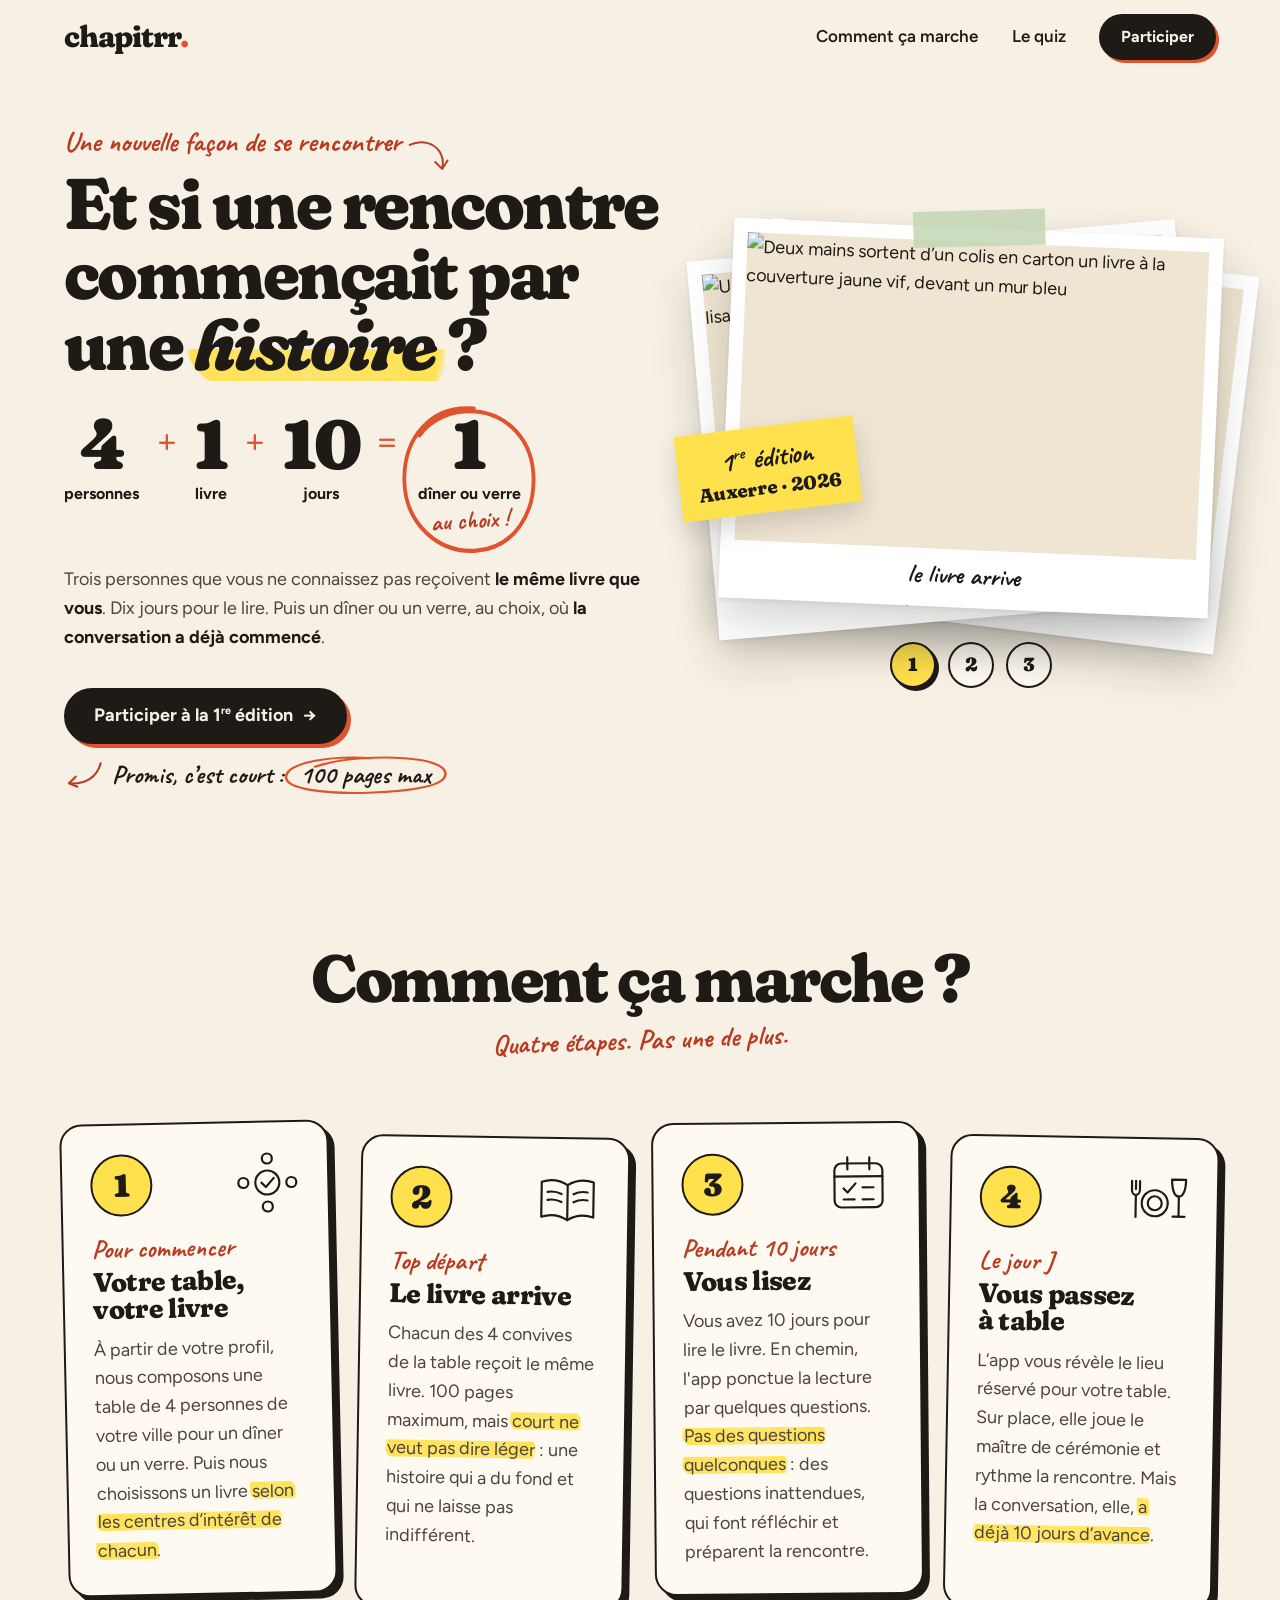
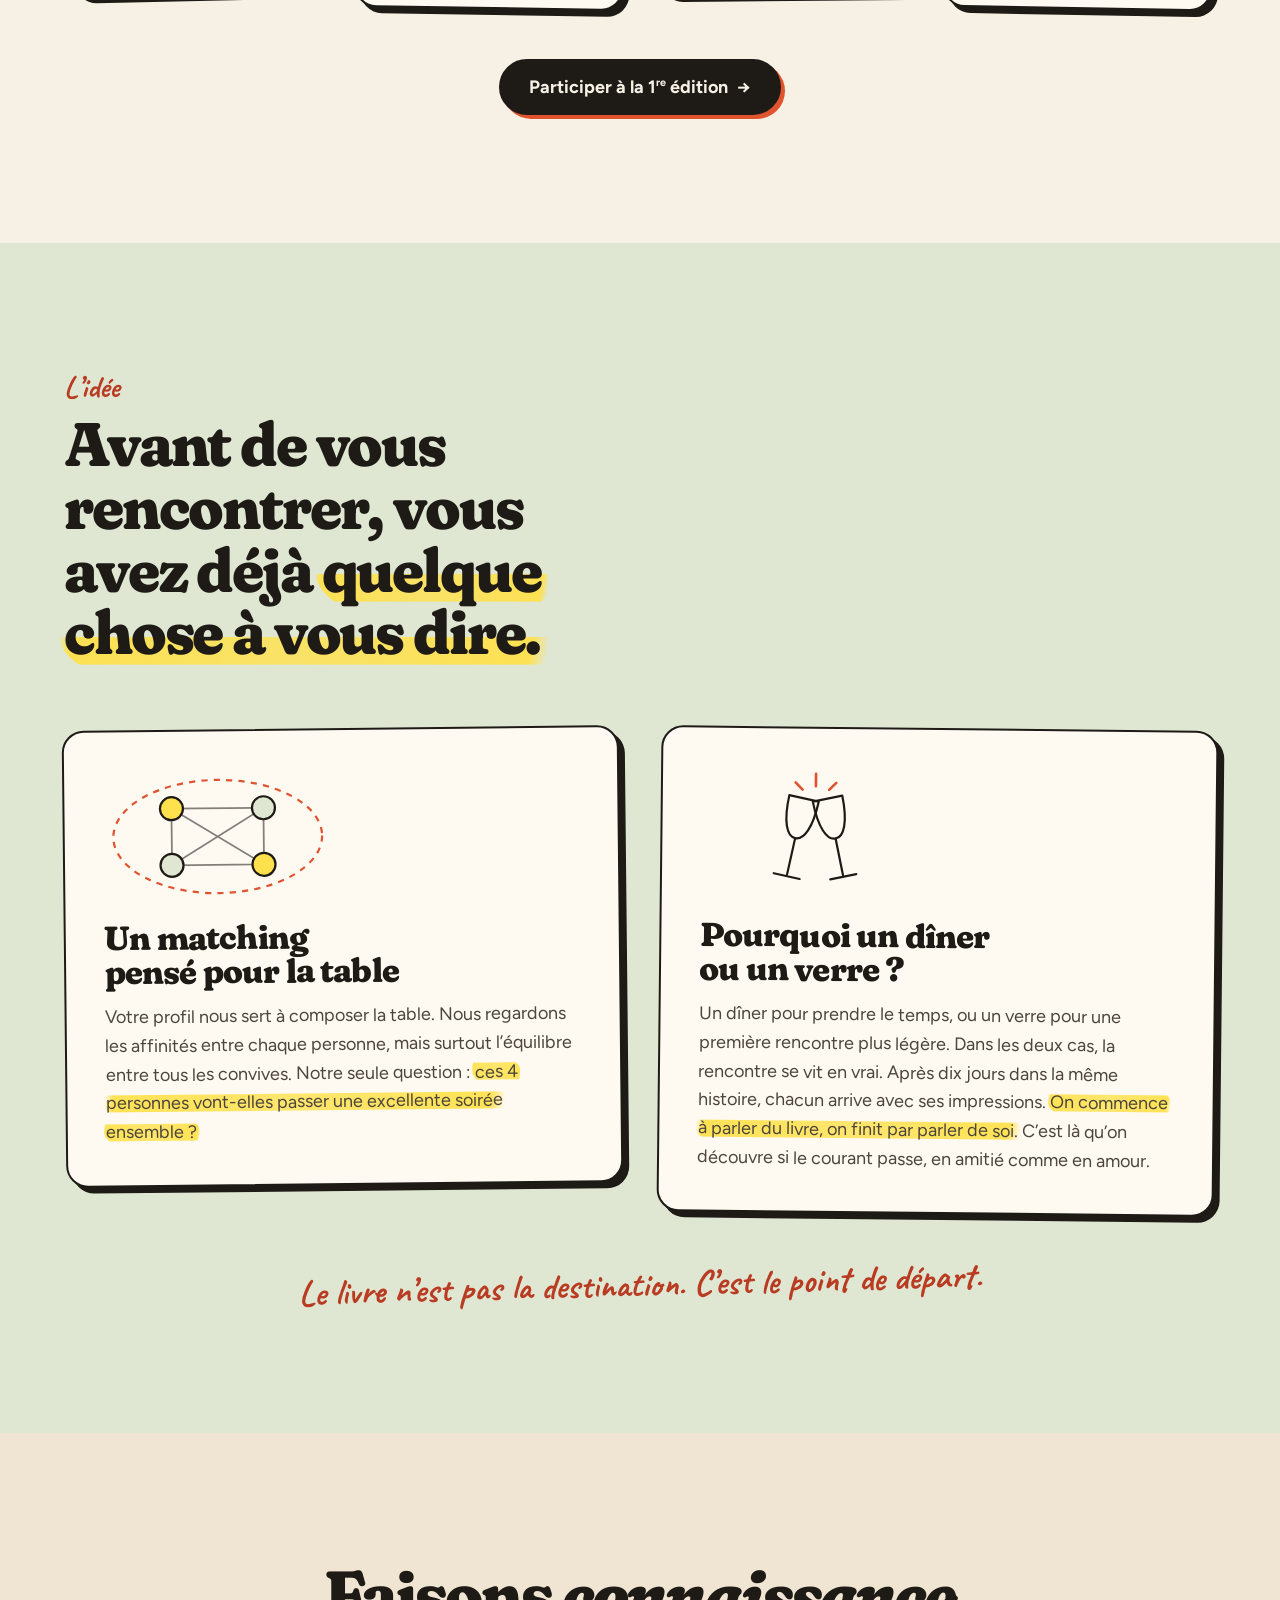
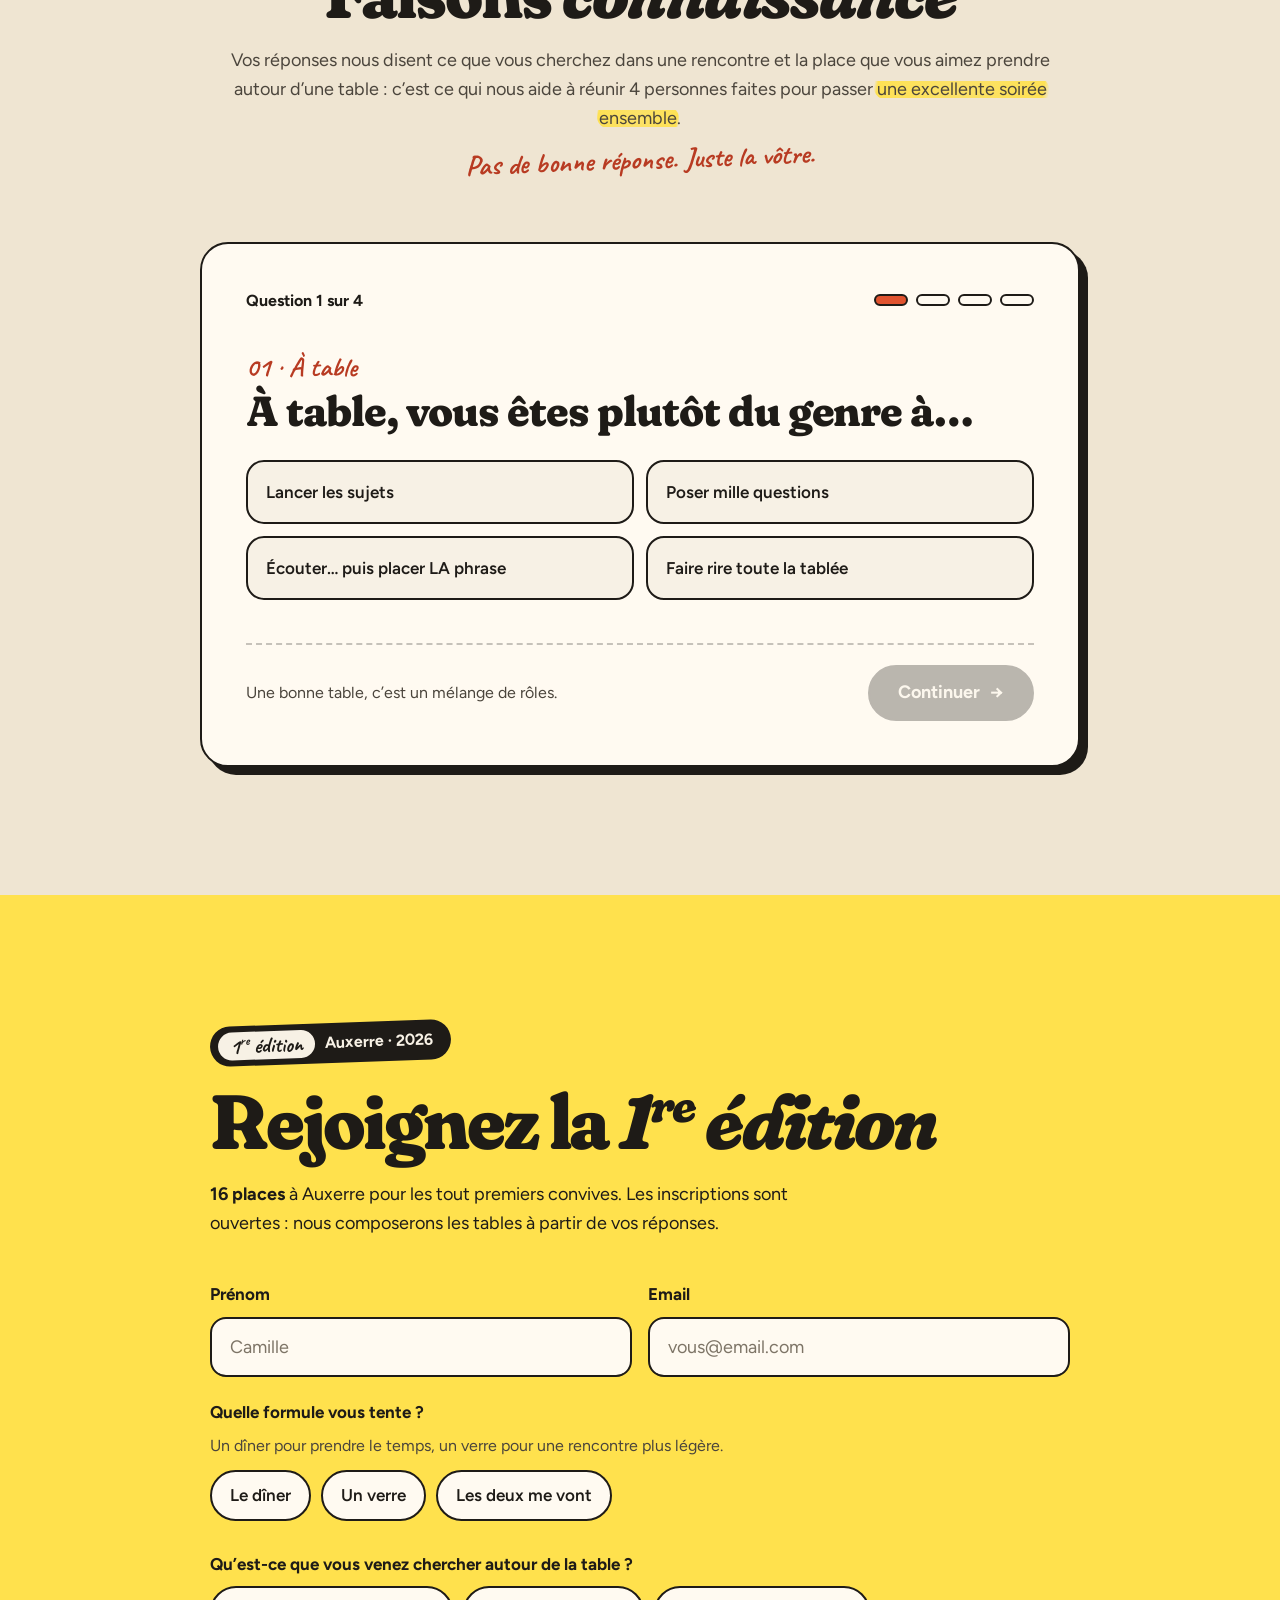
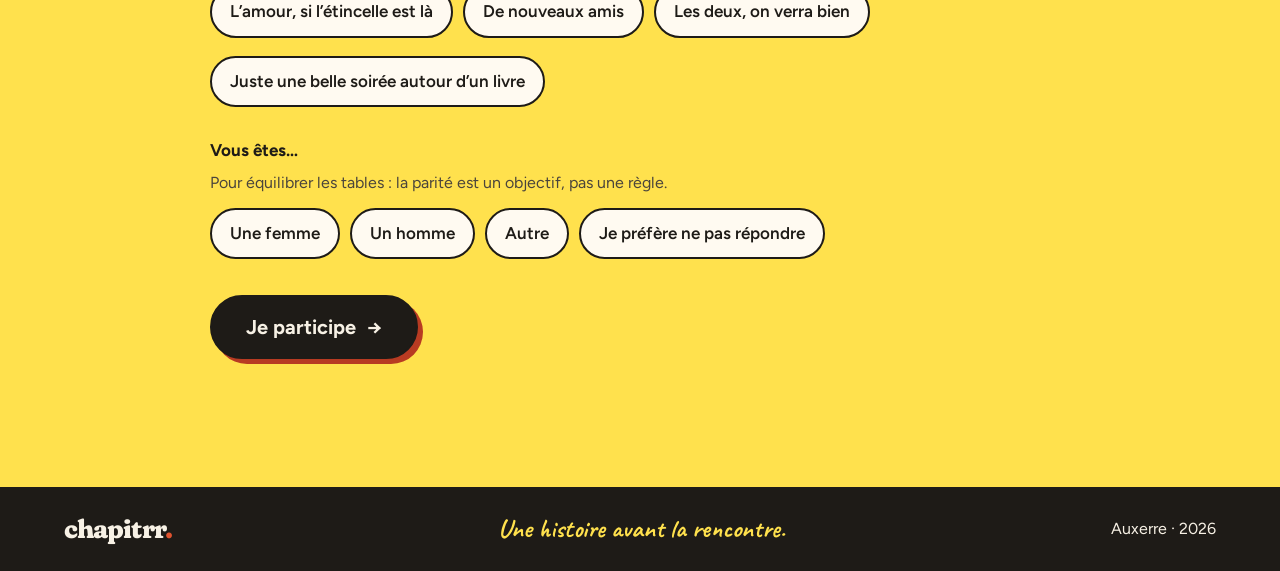
==== commit 7251db44: "Update index.html to clarify the text regarding the reserved location, changing "rencontre" to "tabl" ====
--- a/index.html
+++ b/index.html
@@ -184,7 +184,7 @@
           </div>
           <p class="step-when hand">Le jour&nbsp;J</p>
           <h3>Vous passez à table</h3>
-          <p>L’app vous révèle le lieu réservé pour votre rencontre. Sur place, elle joue le maître
+          <p>L’app vous révèle le lieu réservé pour votre table. Sur place, elle joue le maître
             de cérémonie et rythme la rencontre. Mais la conversation, elle, <mark>a déjà 10&nbsp;jours d’avance</mark>.</p>
         </li>
       </ol>
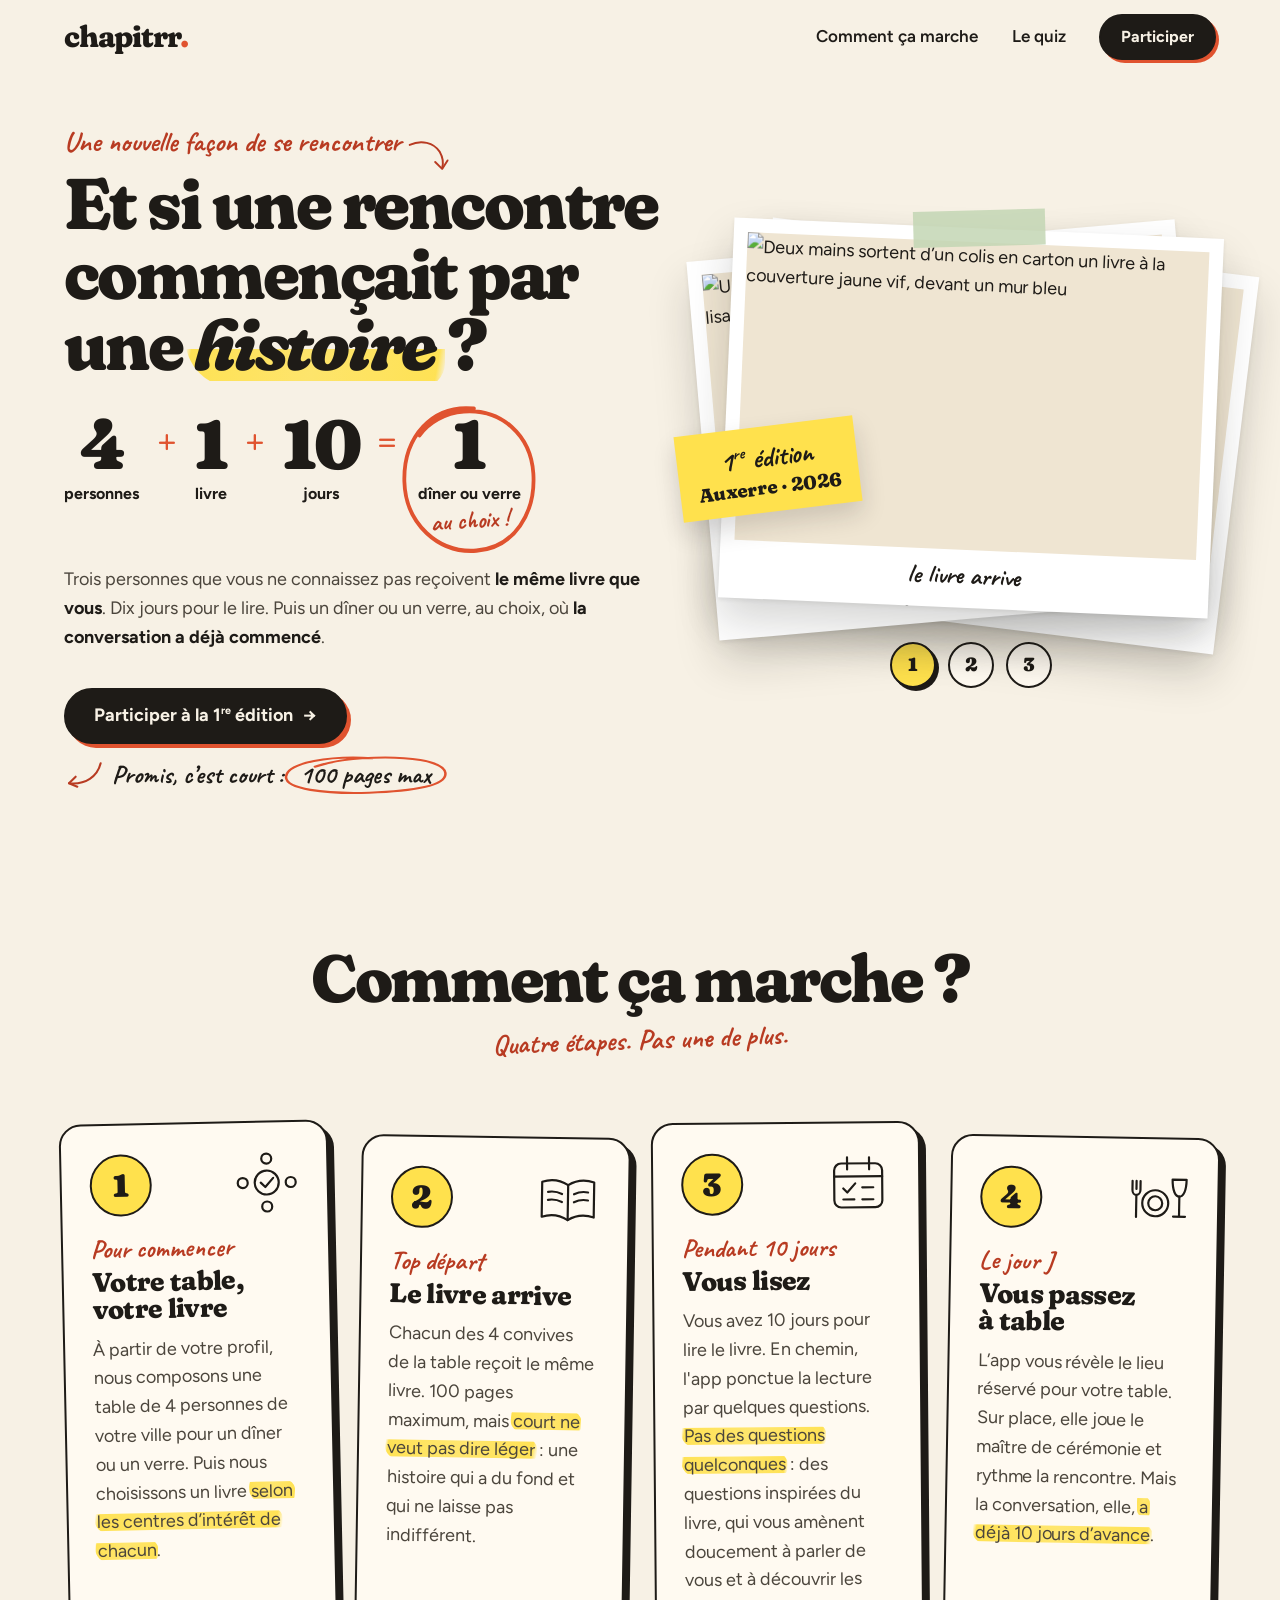
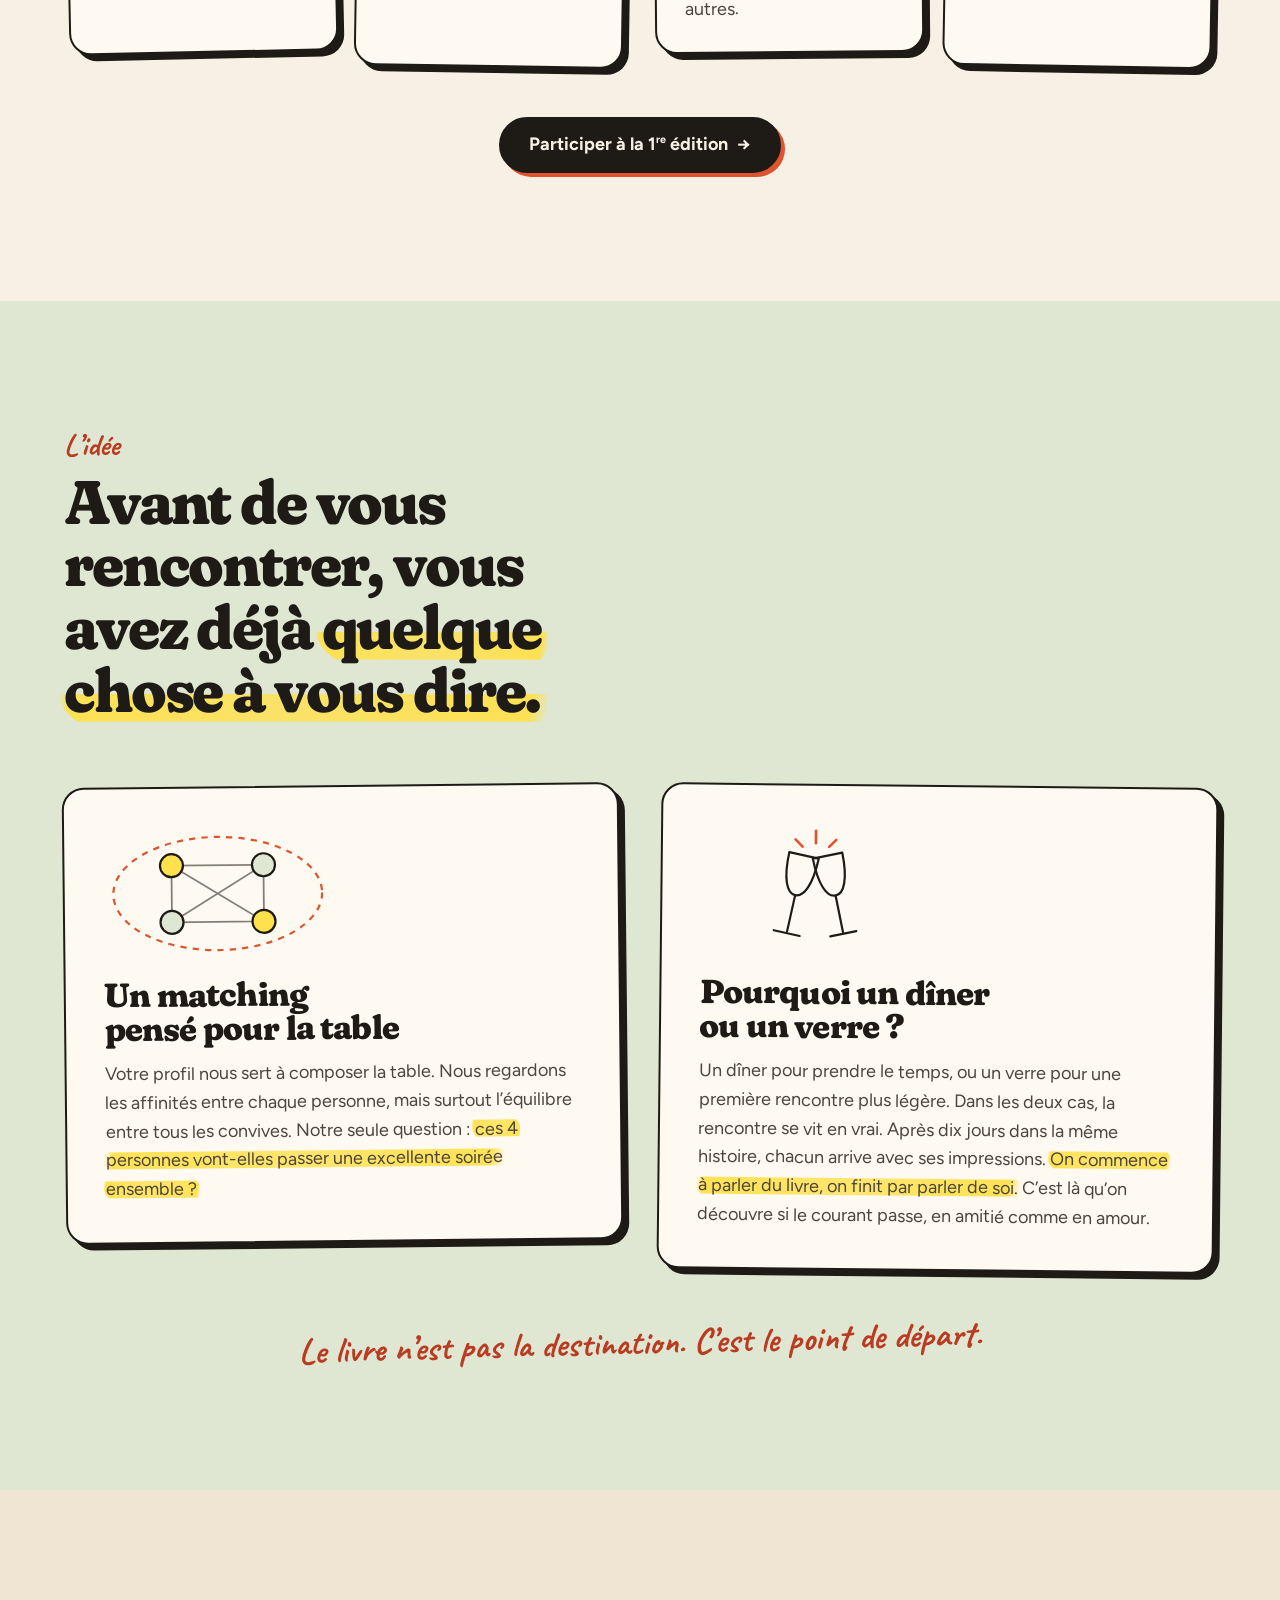
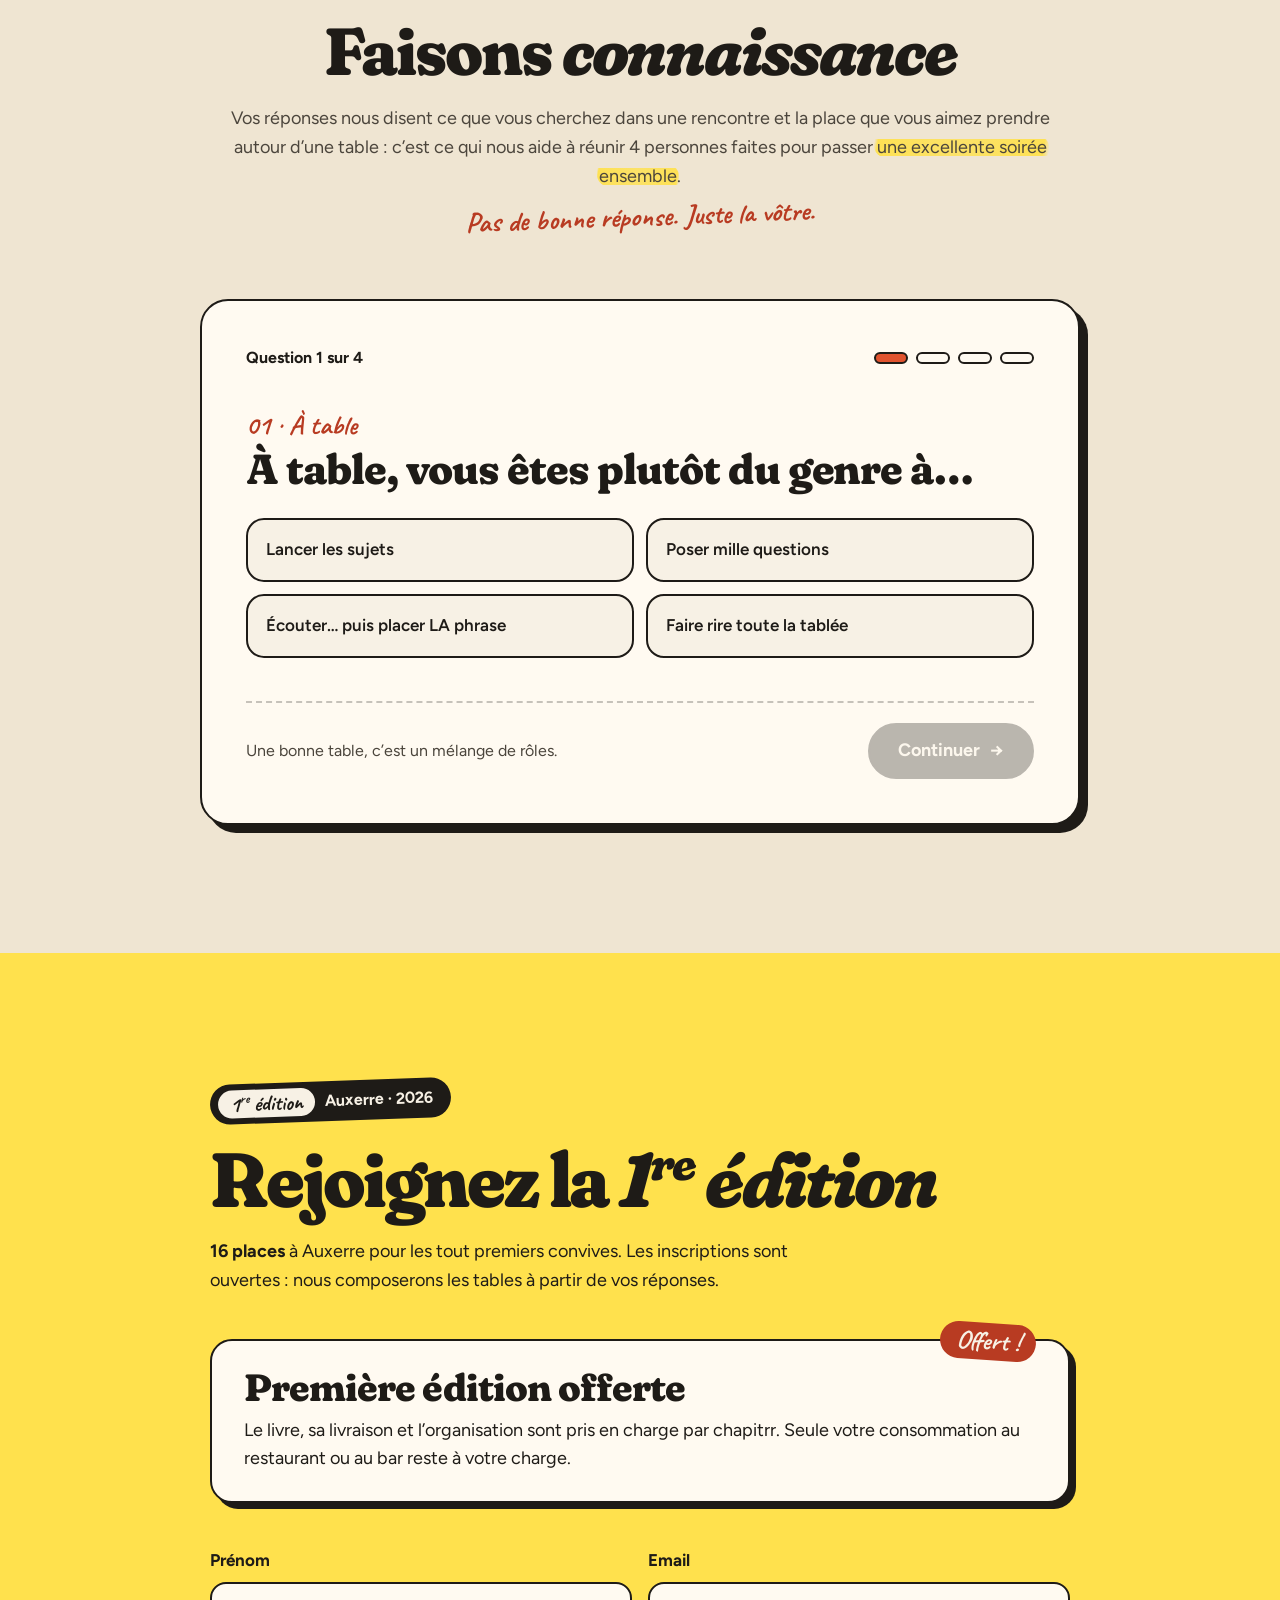
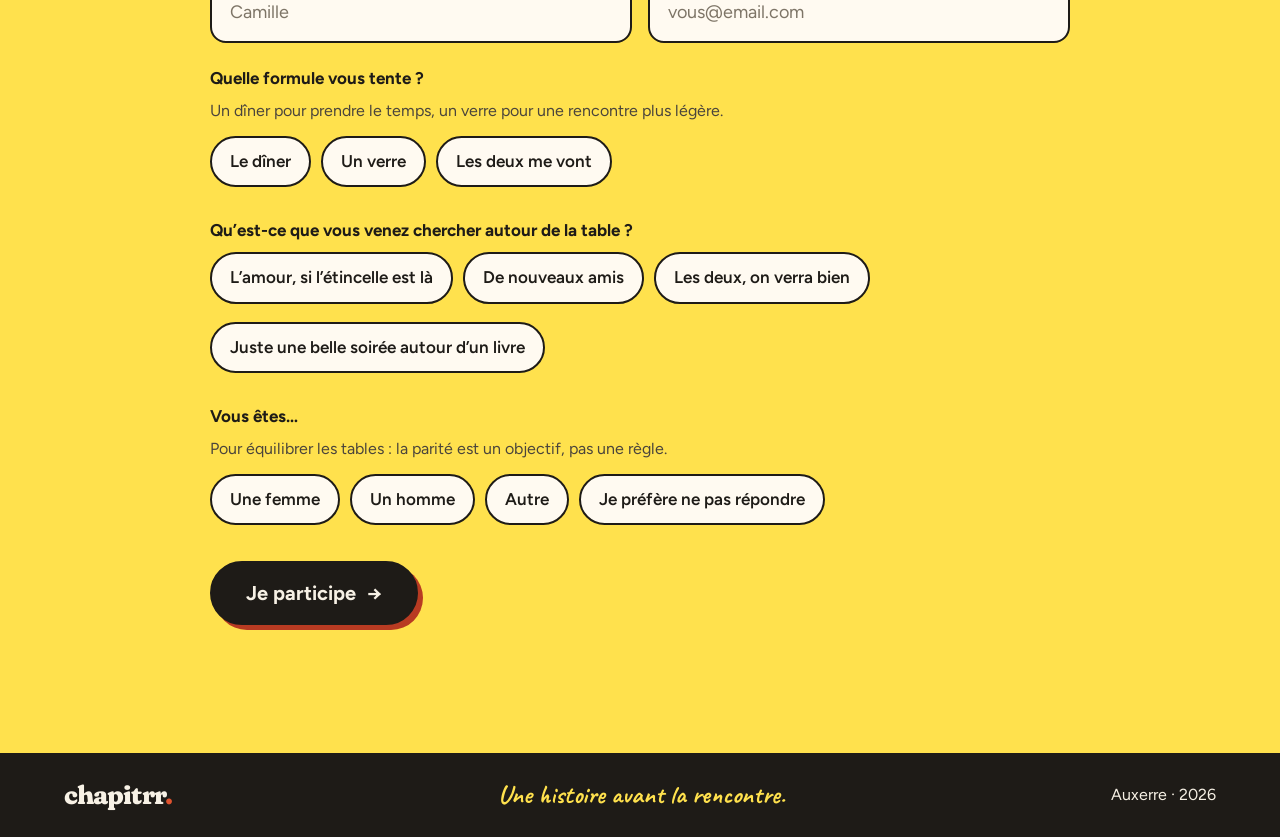
==== commit 0ce8d397: "Refactor app.js and index.html to streamline the quiz and signup process. Update quiz prompts for cl" ====
--- a/index.html
+++ b/index.html
@@ -130,7 +130,7 @@
             <svg class="doodle" viewBox="0 0 64 64" aria-hidden="true">
               <circle cx="32" cy="32" r="12" />
               <path d="M26 32l4.5 4.5 8-9" />
-              <circle cx="32" cy="8" r="5" />même
+              <circle cx="32" cy="8" r="5" />
               <circle cx="56" cy="32" r="5" />
               <circle cx="32" cy="56" r="5" />
               <circle cx="8" cy="32" r="5" />
@@ -168,8 +168,8 @@
           <p class="step-when hand">Pendant 10&nbsp;jours</p>
           <h3>Vous lisez</h3>
           <p>Vous avez 10&nbsp;jours pour lire le livre. En chemin, l'app ponctue la lecture par quelques questions. <mark>Pas des
-              questions quelconques</mark>&nbsp;: des questions inattendues, qui font réfléchir et préparent la
-            rencontre.</p>
+              questions quelconques</mark>&nbsp;: des questions inspirées du livre, qui vous amènent doucement à parler
+            de vous et à découvrir les autres.</p>
         </li>
         <li class="step">
           <div class="step-top">
@@ -200,9 +200,6 @@
           <p class="idea-kicker hand">L’idée</p>
           <h2 id="idea-title">Avant de vous rencontrer, vous avez déjà <mark>quelque chose à vous dire.</mark></h2>
         </div>
-        <!-- <div class="idea-body">
-          <p>Nous réunissons quatre personnes qui pourraient avoir envie de se rencontrer. Elles reçoivent le même livre, le lisent pendant dix jours, puis se retrouvent autour d’un dîner.</p>
-        </div> -->
       </div>
 
       <div class="idea-points">
@@ -273,11 +270,11 @@
 
         <div class="quiz-footer" id="quizFooter">
           <p class="quiz-hint" id="quizHint">Choisissez la réponse qui vous ressemble le plus.</p>
-          <button class="btn" type="button" id="quizNext" data-quiz-next disabled>Continuer <span
+          <button class="btn" type="button" id="quizNext" disabled>Continuer <span
               aria-hidden="true">→</span></button>
         </div>
 
-        <div class="quiz-done" id="quizDone" data-quiz-done hidden tabindex="-1">
+        <div class="quiz-done" id="quizDone" hidden tabindex="-1">
           <p class="done-kicker hand">C’est noté&nbsp;!</p>
           <h3>Vos réponses, en bref</h3>
           <ul class="answers" id="quizAnswers"></ul>
@@ -296,6 +293,13 @@
         <h2 id="signup-title">Rejoignez la <em>1<sup>re</sup> édition</em></h2>
         <p class="section-lead"><strong>16&nbsp;places</strong> à Auxerre pour les tout premiers convives. Les inscriptions
           sont ouvertes&nbsp;: nous composerons les tables à partir de vos réponses.</p>
+
+        <div class="offer">
+          <p class="offer-tag hand">Offert&nbsp;!</p>
+          <h3>Première édition offerte</h3>
+          <p>Le livre, sa livraison et l’organisation sont pris en charge par chapitrr. Seule votre consommation au
+            restaurant ou au bar reste à votre charge.</p>
+        </div>
 
         <form class="signup-form" id="signupForm" action="https://formspree.io/f/xaeqwzon" method="POST">
           <input type="hidden" name="type" value="candidature">
@@ -349,13 +353,12 @@
               aria-hidden="true">→</span></button>
         </form>
 
-        <!-- Étape 2 : test du prix (le prix testé est dans data-prix, et dans le texte de la question) -->
-        <div class="success" id="pricePanel" data-signup-success data-prix="0" data-offre="1re édition gratuite, addition à charge"
+        <div class="success" id="pricePanel" data-prix="0" data-offre="1re édition gratuite, addition à charge"
           hidden tabindex="-1">
           <p class="hand">Inscription enregistrée&nbsp;!</p>
           <h3>Une dernière question, <span class="js-prenom"></span></h3>
-          <p>Bonne nouvelle&nbsp;: la première édition est <mark>gratuite</mark>. Le matching, le livre livré chez vous et
-            l’organisation de la rencontre sont offerts.</p>
+          <p>Pour rappel, la première édition est <mark>offerte</mark>&nbsp;: le livre, sa livraison et l’organisation
+            sont pris en charge par chapitrr.</p>
           <p class="price-question" id="priceQuestion"><span id="priceWhat">Seule l’addition, dîner ou verre, reste</span>
             à la charge des convives. Ça vous convient&nbsp;?</p>
           <div class="price-options" role="group" aria-labelledby="priceQuestion">
@@ -366,7 +369,6 @@
           <p class="form-error" id="priceError" role="alert" hidden></p>
         </div>
 
-        <!-- Étape 3 : le merci, tout à la fin -->
         <div class="success" id="thanksPanel" hidden tabindex="-1">
           <p class="hand">C’est noté&nbsp;!</p>
           <h3>Merci <span class="js-prenom"></span>.</h3>
--- a/styles.css
+++ b/styles.css
@@ -1,5 +1,3 @@
-/* chapitre. — v2 : même histoire, typo plus détendue, l'essentiel surligné */
-
 :root {
   --paper: #f7f1e5;
   --paper-2: #efe5d2;
@@ -21,7 +19,6 @@
 
 *, *::before, *::after { box-sizing: border-box; }
 [hidden] { display: none !important; }
-.nowrap { white-space: nowrap; }
 
 html { scroll-behavior: smooth; scroll-padding-top: 88px; -webkit-text-size-adjust: 100%; }
 body {
@@ -182,7 +179,7 @@
 }
 .polaroid img { width: 100%; height: auto; aspect-ratio: 3 / 2; object-fit: cover; background: var(--paper-2); }
 .polaroid figcaption { padding: 12px 8px 18px; font-size: clamp(22px, 2vw, 27px); text-align: center; }
-/* Slider : une pile de 3 polaroids, une par étape */
+/* Slider du hero : pile de polaroids */
 .stack-wrap { position: relative; }
 .polaroid-stack { display: grid; cursor: pointer; }
 .polaroid-stack .polaroid { grid-area: 1 / 1; transition: transform .7s cubic-bezier(.2, .8, .2, 1); }
@@ -196,10 +193,6 @@
   45% { transform: translate(80%, -6%) rotate(16deg); z-index: 4; }
   /* pas de 100 % : la photo rejoint sa nouvelle place, en dessous de la pile */
 }
-.cap-num {
-  display: inline-grid; place-items: center; width: 1.3em; height: 1.3em; margin-right: .15em;
-  border-radius: 50%; background: var(--hl); font-size: .85em; vertical-align: .08em;
-}
 .slider-nav { display: none; justify-content: center; gap: 12px; margin-top: 34px; }
 .js .slider-nav { display: flex; }
 .slider-dot {
@@ -252,7 +245,6 @@
 .idea-inner { display: grid; grid-template-columns: minmax(0, 1.35fr) minmax(0, 1fr); align-items: end; gap: clamp(28px, 5vw, 80px); max-width: 1180px; margin: 0 auto; }
 .idea-kicker { margin-bottom: 8px; font-size: clamp(26px, 2.4vw, 32px); color: var(--tomato-deep); }
 .idea h2 { font-size: clamp(38px, 4.8vw, 70px); }
-.idea-body > p:first-child { font-size: clamp(18px, 1.4vw, 20px); color: var(--ink-soft); }
 .idea-hand { max-width: 1180px; margin: clamp(36px, 4vw, 56px) auto 0; font-size: clamp(30px, 2.8vw, 40px); color: var(--tomato-deep); text-align: center; transform: rotate(-1.5deg); }
 .idea-points { display: grid; grid-template-columns: repeat(2, minmax(0, 1fr)); align-items: start; gap: clamp(20px, 3vw, 40px); max-width: 1180px; margin: clamp(40px, 5vw, 64px) auto 0; }
 .idea-point { padding: clamp(24px, 3vw, 40px); background: var(--card); border: 2px solid var(--ink); border-radius: var(--radius); box-shadow: 6px 6px 0 var(--ink); }
@@ -260,7 +252,7 @@
 .idea-point:nth-child(2) { transform: rotate(.6deg); }
 .idea-point h3 { margin: 18px 0 14px; font-size: clamp(28px, 2.6vw, 38px); }
 .idea-point p { color: var(--ink-soft); }
-.idea-point p + p, .idea-point .levels + p { margin-top: 14px; }
+.idea-point p + p { margin-top: 14px; }
 .idea-point strong { color: var(--ink); }
 .match-doodle, .dinner-doodle { width: min(100%, 230px); height: auto; overflow: visible; }
 .md-table { fill: none; stroke: var(--tomato); stroke-width: 2.5; stroke-dasharray: 7 7; }
@@ -269,9 +261,6 @@
 .md-alt { fill: var(--sage); }
 .dinner-doodle path { fill: none; stroke: var(--ink); stroke-width: 2.5; stroke-linecap: round; stroke-linejoin: round; }
 .dinner-doodle .dd-spark { stroke: var(--tomato); stroke-width: 3; }
-.levels { display: grid; gap: 12px; margin: 14px 0 0; padding: 0; list-style: none; }
-.levels li { display: grid; grid-template-columns: 38px minmax(0, 1fr); align-items: start; gap: 12px; }
-.level-num { display: grid; place-items: center; width: 38px; height: 38px; border: 2px solid var(--ink); border-radius: 50%; background: var(--hl); font-size: 24px; color: var(--ink); }
 
 /* Quiz */
 .quiz { background: var(--paper-2); }
@@ -317,6 +306,16 @@
 .badge .hand { padding: 2px 12px; border-radius: 999px; background: var(--paper); color: var(--ink); font-size: 22px; }
 .signup h2 { font-size: clamp(46px, 6vw, 88px); }
 .signup .section-lead { max-width: 34em; margin: 18px 0 clamp(32px, 4vw, 44px); color: var(--ink); }
+.offer {
+  position: relative; margin-bottom: clamp(32px, 4vw, 44px); padding: clamp(20px, 3vw, 28px) clamp(20px, 3vw, 32px);
+  background: var(--card); border: 2px solid var(--ink); border-radius: var(--radius); box-shadow: 6px 6px 0 var(--ink);
+}
+.offer h3 { margin-bottom: 8px; font-size: clamp(28px, 3vw, 38px); }
+.offer-tag {
+  position: absolute; top: -18px; right: clamp(16px, 4vw, 32px);
+  padding: 4px 16px; border-radius: 999px; background: var(--tomato-deep); color: var(--paper);
+  font-size: 26px; transform: rotate(4deg);
+}
 .signup-form { display: grid; grid-template-columns: repeat(2, minmax(0, 1fr)); gap: 22px 16px; }
 .field { min-width: 0; margin: 0; padding: 0; border: 0; }
 .field label, .field legend { display: block; margin-bottom: 8px; padding: 0; font-weight: 700; font-size: 17px; }
@@ -326,7 +325,7 @@
   background: var(--card); color: var(--ink); font-size: 18px;
 }
 .field input::placeholder { color: #7d7466; }
-/* Champ anti-spam Formspree (_gotcha) : invisible pour les humains, rempli par les robots */
+/* Anti-spam Formspree (_gotcha) : invisible pour les humains */
 .hp { position: absolute; width: 1px; height: 1px; overflow: hidden; clip-path: inset(50%); white-space: nowrap; }
 .form-error { margin: 0; padding: 12px 16px; border: 2px solid var(--tomato-deep); border-radius: 14px; background: var(--card); color: var(--tomato-deep); font-weight: 700; }
 .field-help { margin: -2px 0 12px; font-size: 16px; color: var(--ink-soft); }
@@ -362,22 +361,22 @@
 .footer .hand { font-size: 26px; color: var(--hl); }
 
 /* ---------- Responsive ---------- */
+@media (max-width: 1180px) {
+  .steps { grid-template-columns: repeat(2, minmax(0, 1fr)); max-width: 860px; }
+}
 @media (max-width: 980px) {
   .hero { grid-template-columns: 1fr; }
   .hero-visual { width: min(92%, 460px); margin-top: 8px; }
   .idea-inner { grid-template-columns: 1fr; }
   .idea-points { grid-template-columns: 1fr; max-width: 640px; }
 }
-@media (max-width: 1180px) {
-  .steps { grid-template-columns: repeat(2, minmax(0, 1fr)); max-width: 860px; }
+@media (max-width: 760px) {
+  .nav-link { display: none; }
 }
 @media (max-width: 700px) {
   .steps { grid-template-columns: 1fr; max-width: 560px; }
   .step:nth-child(2) { transform: rotate(.9deg); }
   .step:nth-child(4) { transform: rotate(1deg); }
-}
-@media (max-width: 760px) {
-  .nav-link { display: none; }
 }
 @media (max-width: 640px) {
   body { font-size: 17px; }
@@ -385,9 +384,9 @@
   .brand { font-size: 26px; }
   .btn-small { padding: 8px 16px; font-size: 15px; }
   .hero-actions .btn { width: 100%; }
-  .sticky-note { left: -18px; bottom: 54px; width: auto; padding: 12px 14px; }
+  .sticky-note { left: -18px; bottom: 54px; padding: 12px 14px; }
   .sticky-note .hand { font-size: 22px; }
-  .sticky-note strong { font-size: 16px; white-space: nowrap; }
+  .sticky-note strong { font-size: 16px; }
   .options { grid-template-columns: 1fr; }
   .quiz-footer { flex-direction: column; align-items: stretch; }
   .quiz-footer .btn { width: 100%; }
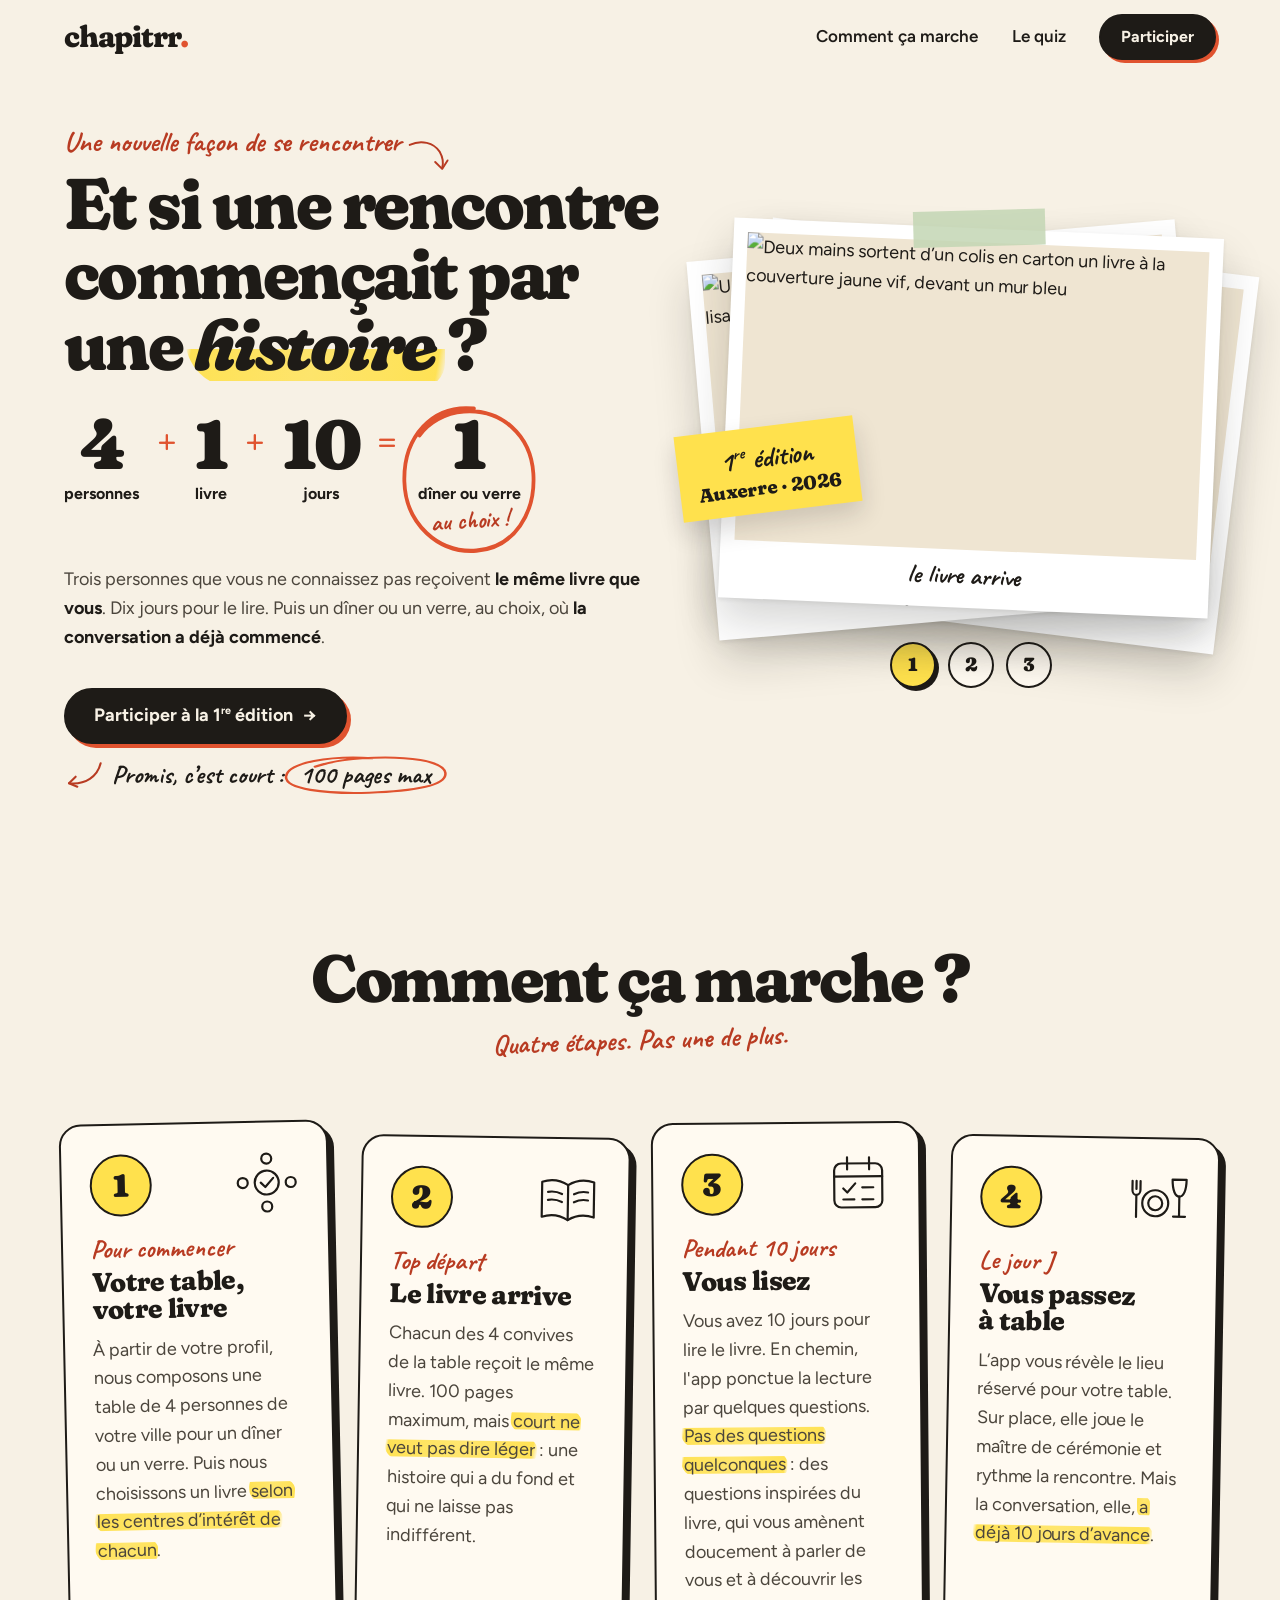
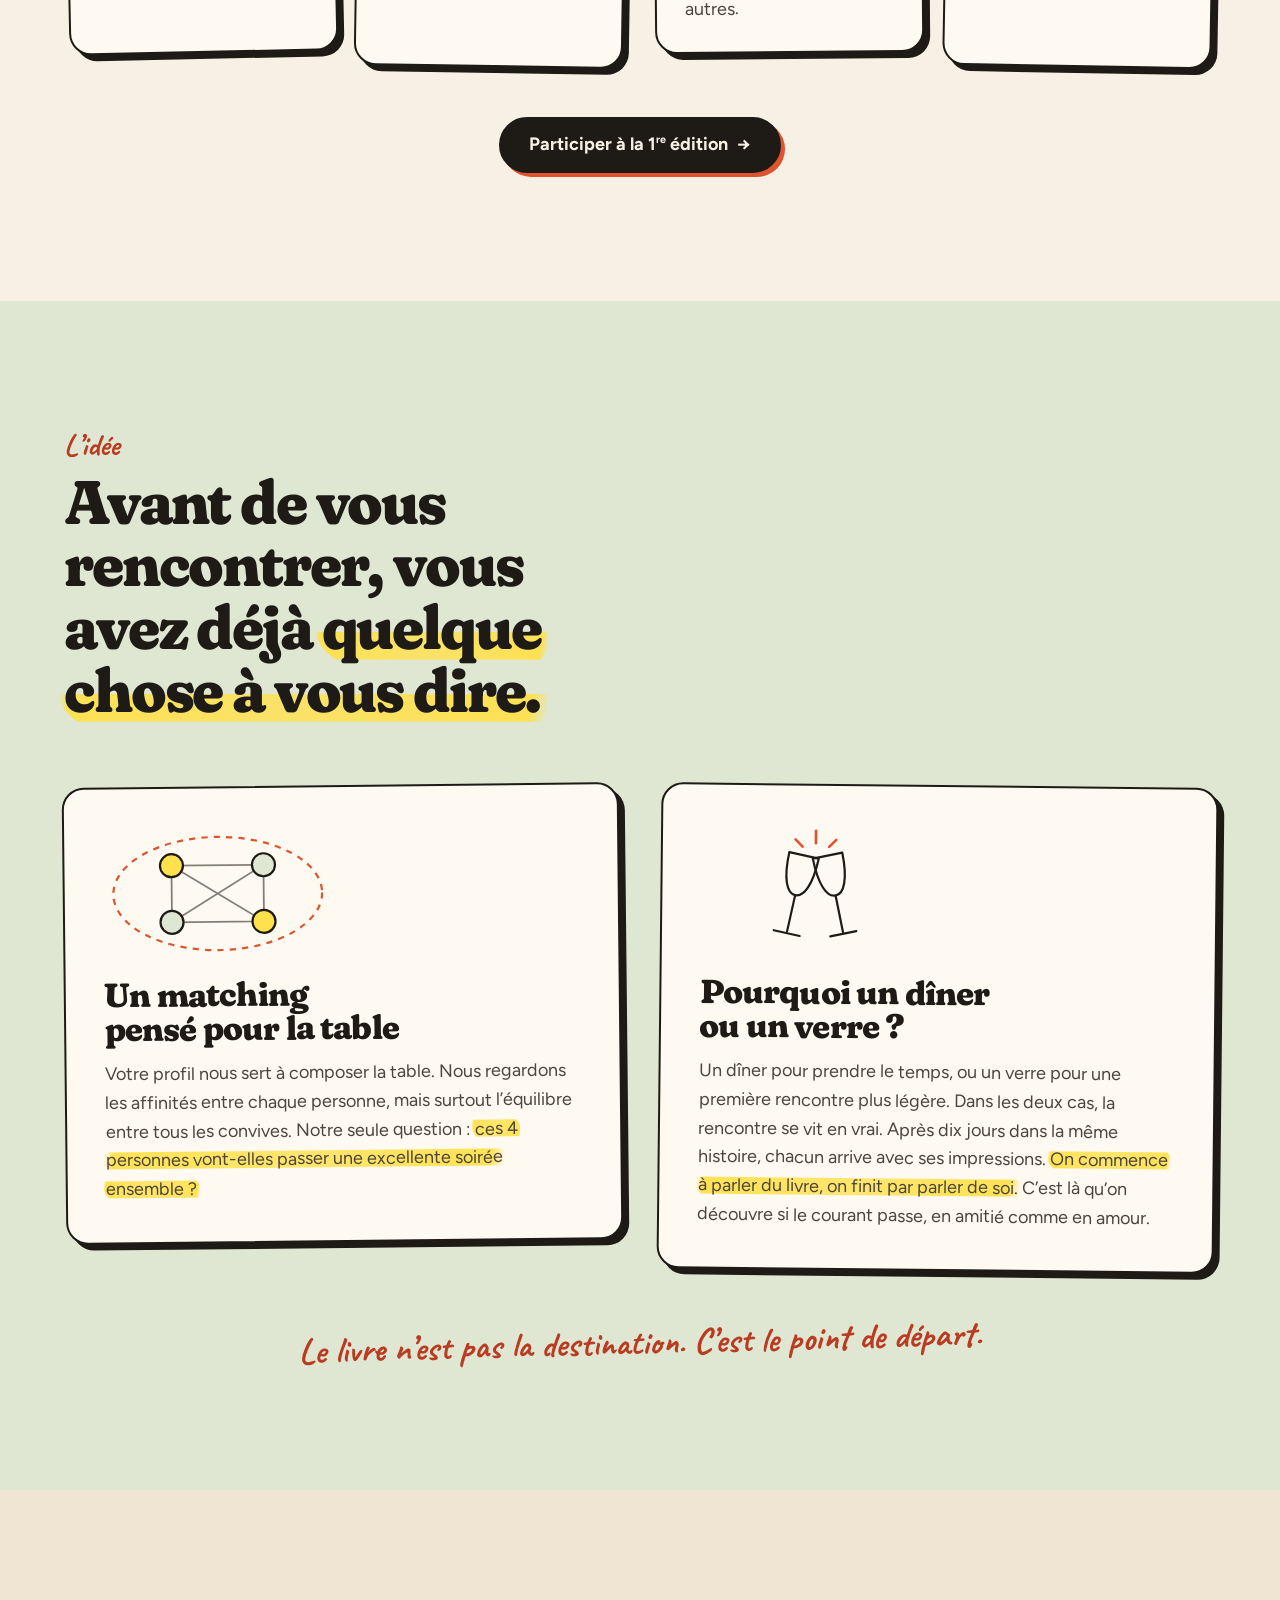
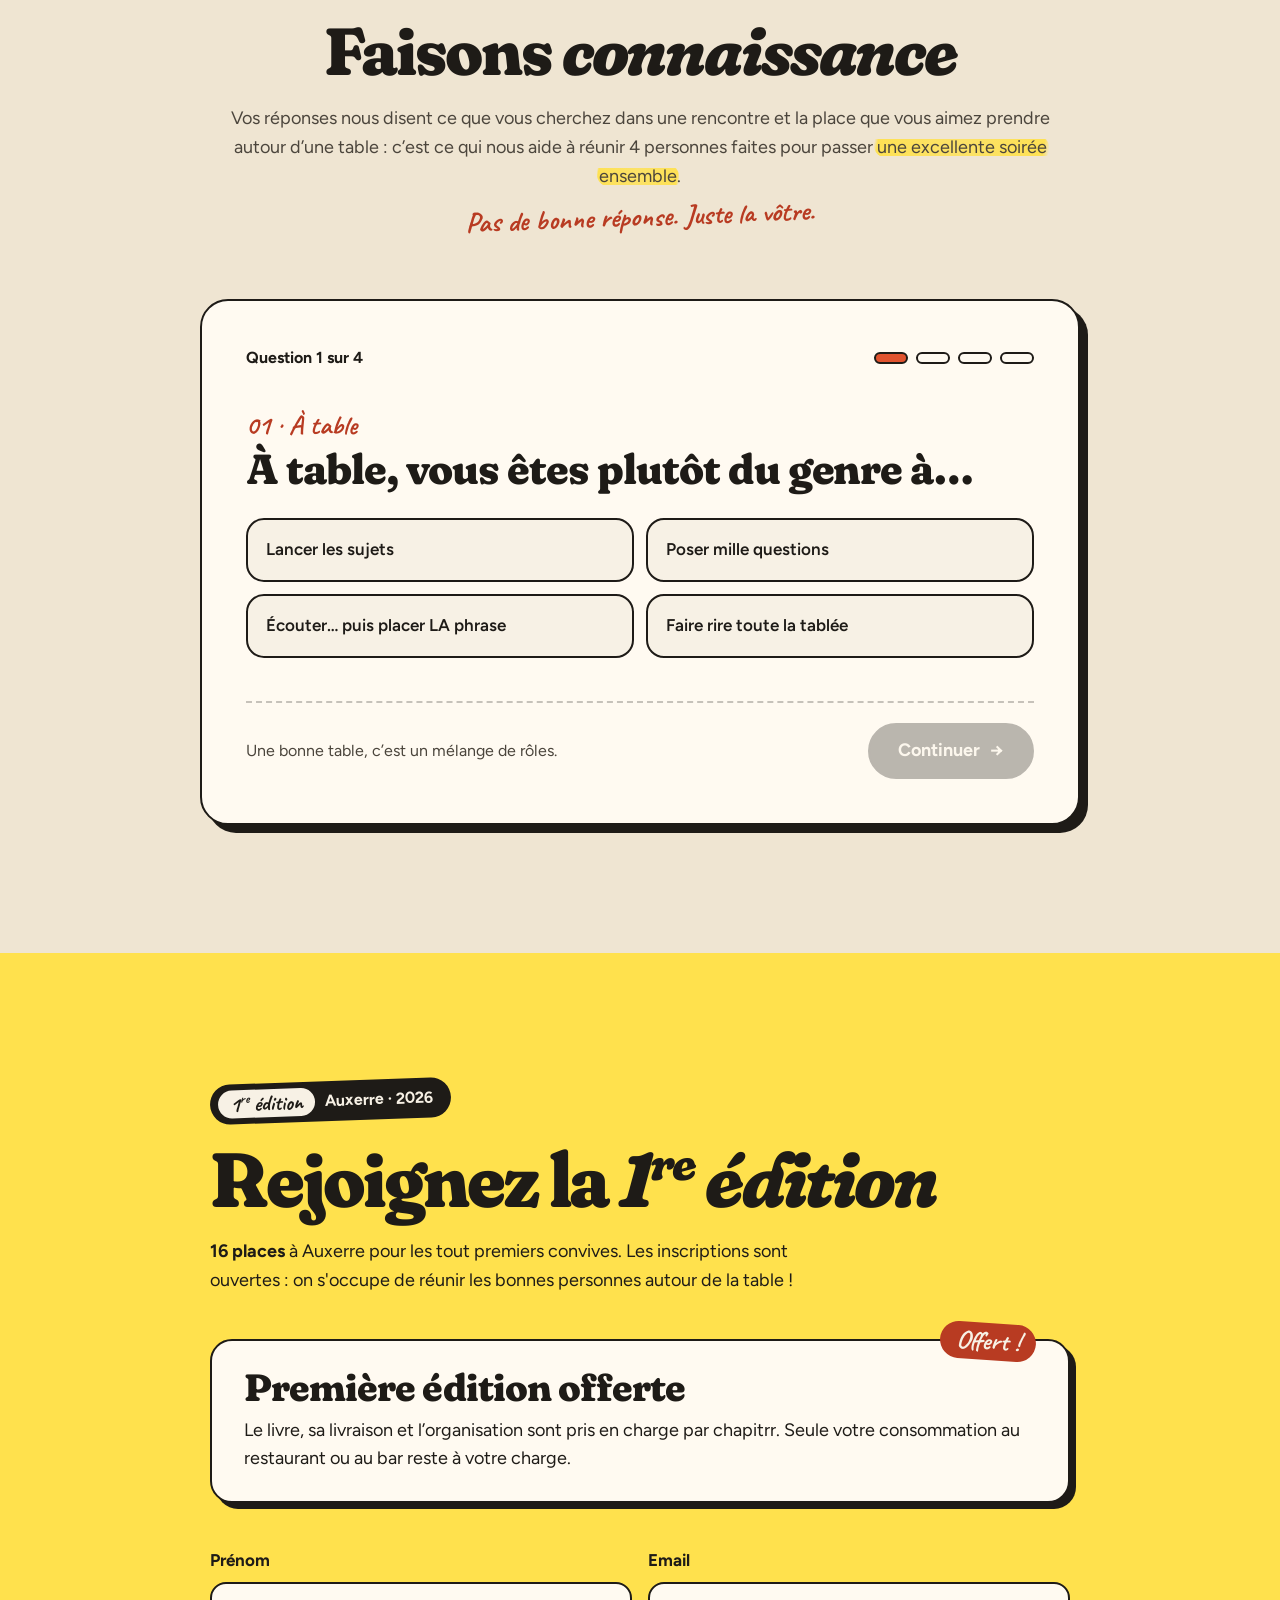
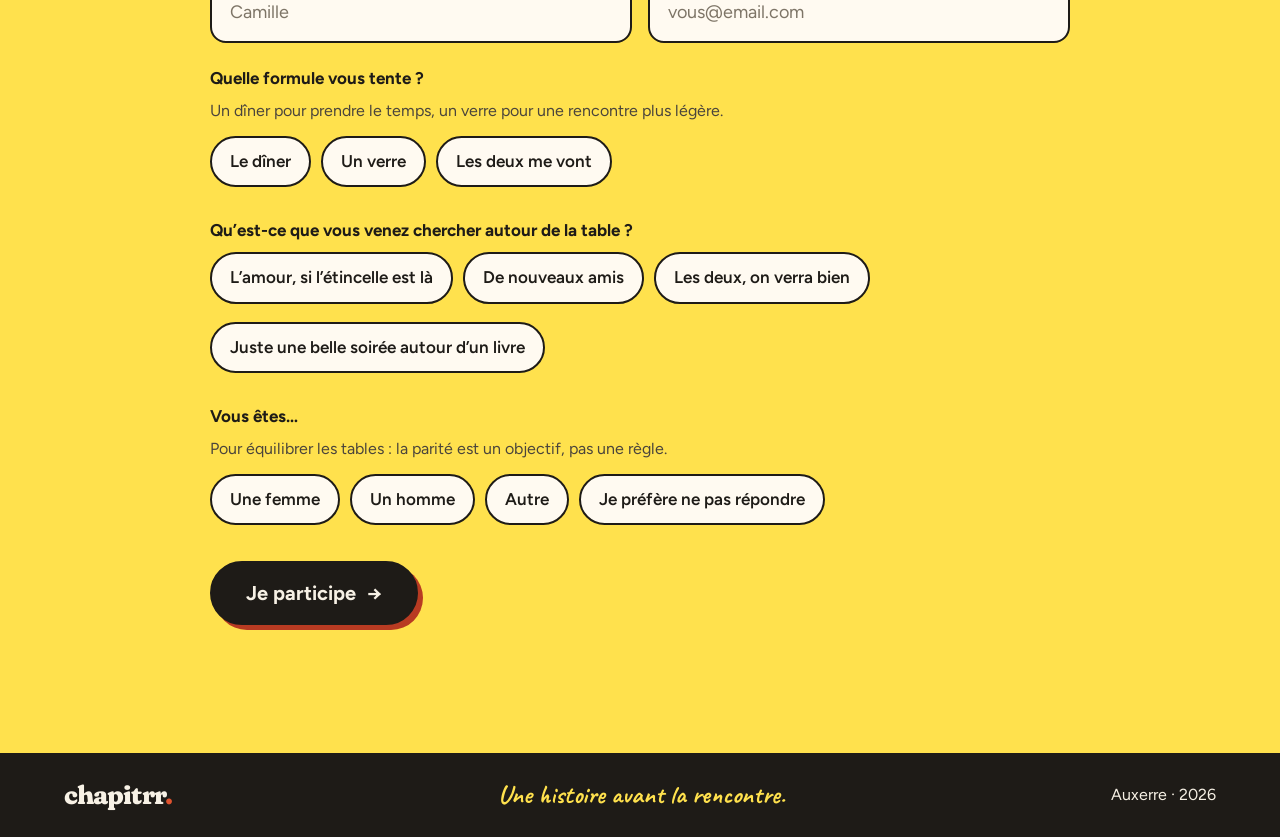
==== commit 429a6dc0: "Update index.html to rephrase the signup prompt, enhancing clarity and engagement by emphasizing the" ====
--- a/index.html
+++ b/index.html
@@ -292,7 +292,7 @@
         <p class="badge"><span class="hand">1<sup>re</sup> édition</span> Auxerre · 2026</p>
         <h2 id="signup-title">Rejoignez la <em>1<sup>re</sup> édition</em></h2>
         <p class="section-lead"><strong>16&nbsp;places</strong> à Auxerre pour les tout premiers convives. Les inscriptions
-          sont ouvertes&nbsp;: nous composerons les tables à partir de vos réponses.</p>
+          sont ouvertes&nbsp;: on s'occupe de réunir les bonnes personnes autour de la table !</p>
 
         <div class="offer">
           <p class="offer-tag hand">Offert&nbsp;!</p>
@@ -353,16 +353,16 @@
               aria-hidden="true">→</span></button>
         </form>
 
-        <div class="success" id="pricePanel" data-prix="0" data-offre="1re édition gratuite, addition à charge"
-          hidden tabindex="-1">
+        <div class="success" id="pricePanel" data-prix="19" data-offre="Prix 19 € (éditions suivantes)" hidden
+          tabindex="-1">
           <p class="hand">Inscription enregistrée&nbsp;!</p>
           <h3>Une dernière question, <span class="js-prenom"></span></h3>
-          <p>Pour rappel, la première édition est <mark>offerte</mark>&nbsp;: le livre, sa livraison et l’organisation
-            sont pris en charge par chapitrr.</p>
-          <p class="price-question" id="priceQuestion"><span id="priceWhat">Seule l’addition, dîner ou verre, reste</span>
-            à la charge des convives. Ça vous convient&nbsp;?</p>
+          <p>La première édition est offerte. Pour les suivantes, nous cherchons le prix juste, et votre avis compte.</p>
+          <p class="price-question" id="priceQuestion">Si votre place à une prochaine édition était proposée à
+            <mark>19&nbsp;€</mark> (livre, livraison et organisation compris, consommation non comprise),
+            souhaiteriez-vous participer&nbsp;?</p>
           <div class="price-options" role="group" aria-labelledby="priceQuestion">
-            <button class="option" type="button" data-prix-reponse="oui" aria-pressed="false">Oui, ça me va</button>
+            <button class="option" type="button" data-prix-reponse="oui" aria-pressed="false">Oui, clairement</button>
             <button class="option" type="button" data-prix-reponse="peut-etre" aria-pressed="false">Peut-être</button>
             <button class="option" type="button" data-prix-reponse="non" aria-pressed="false">Non</button>
           </div>
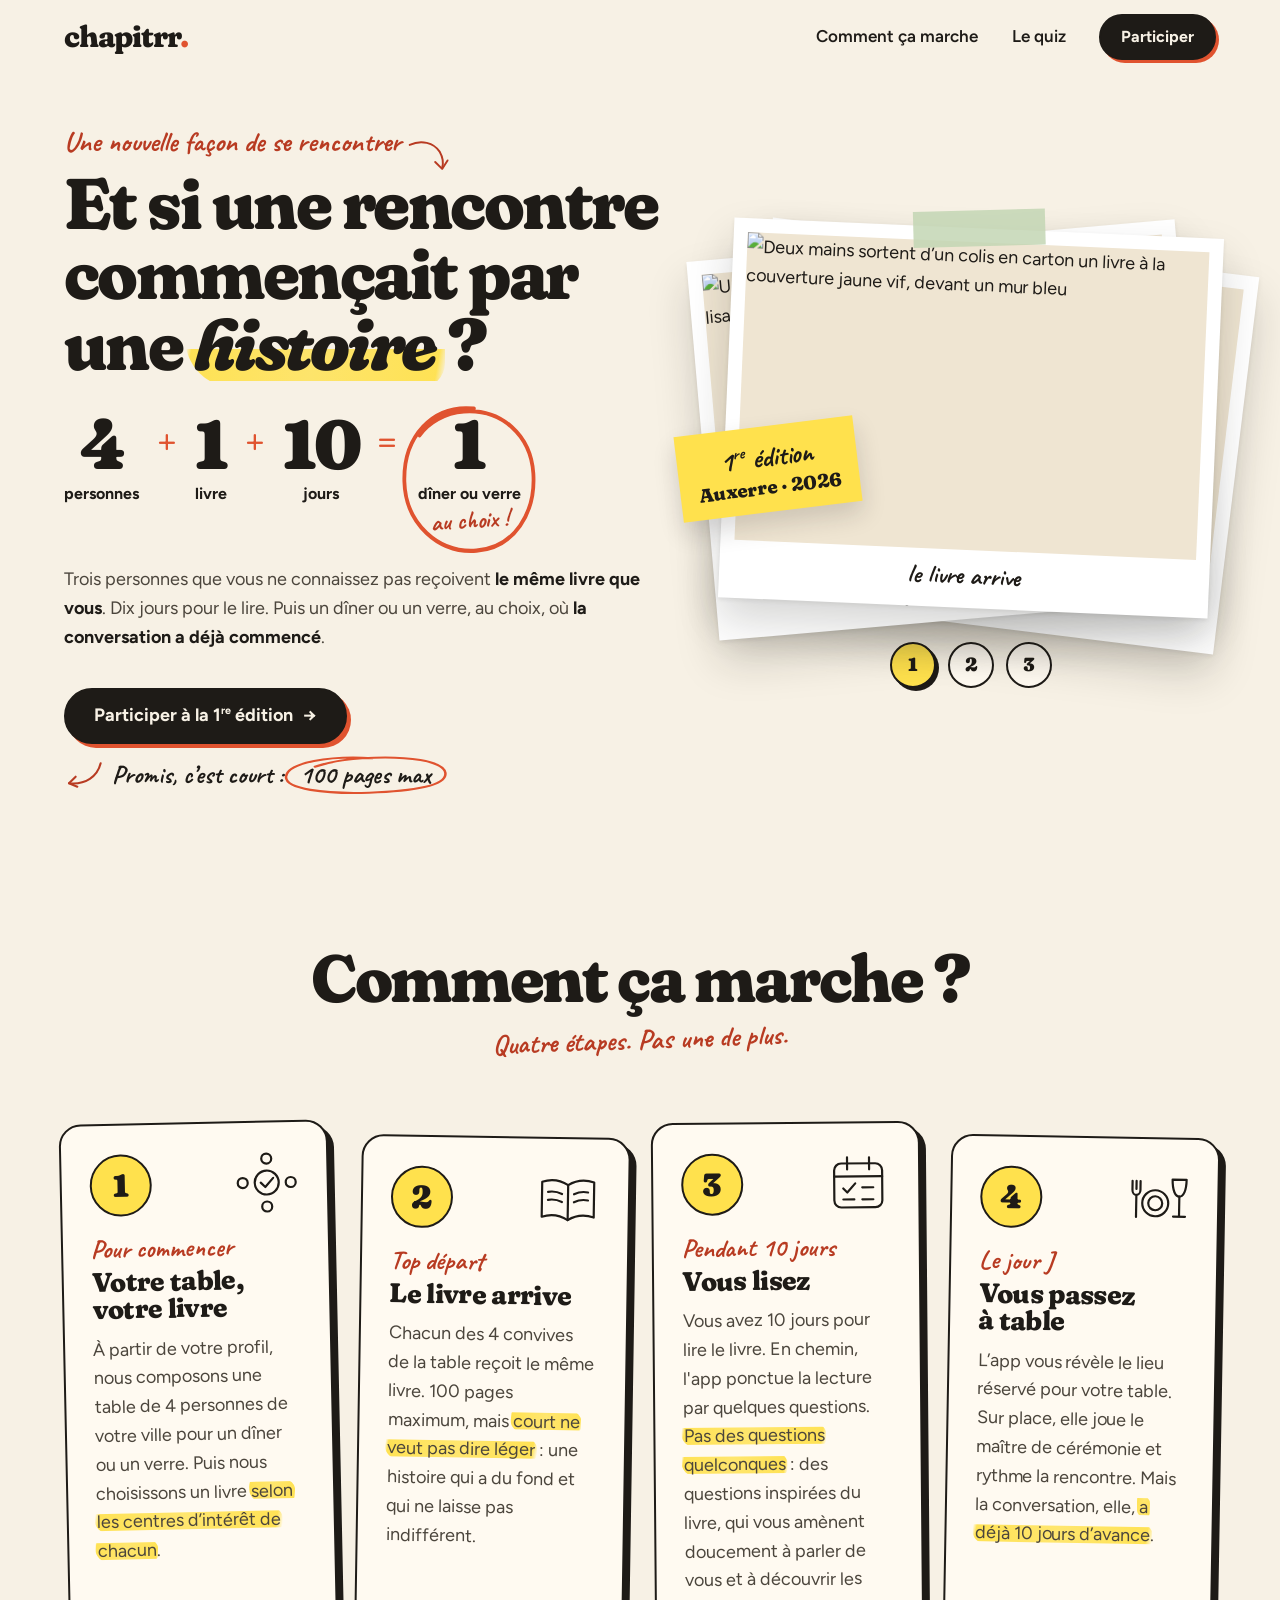
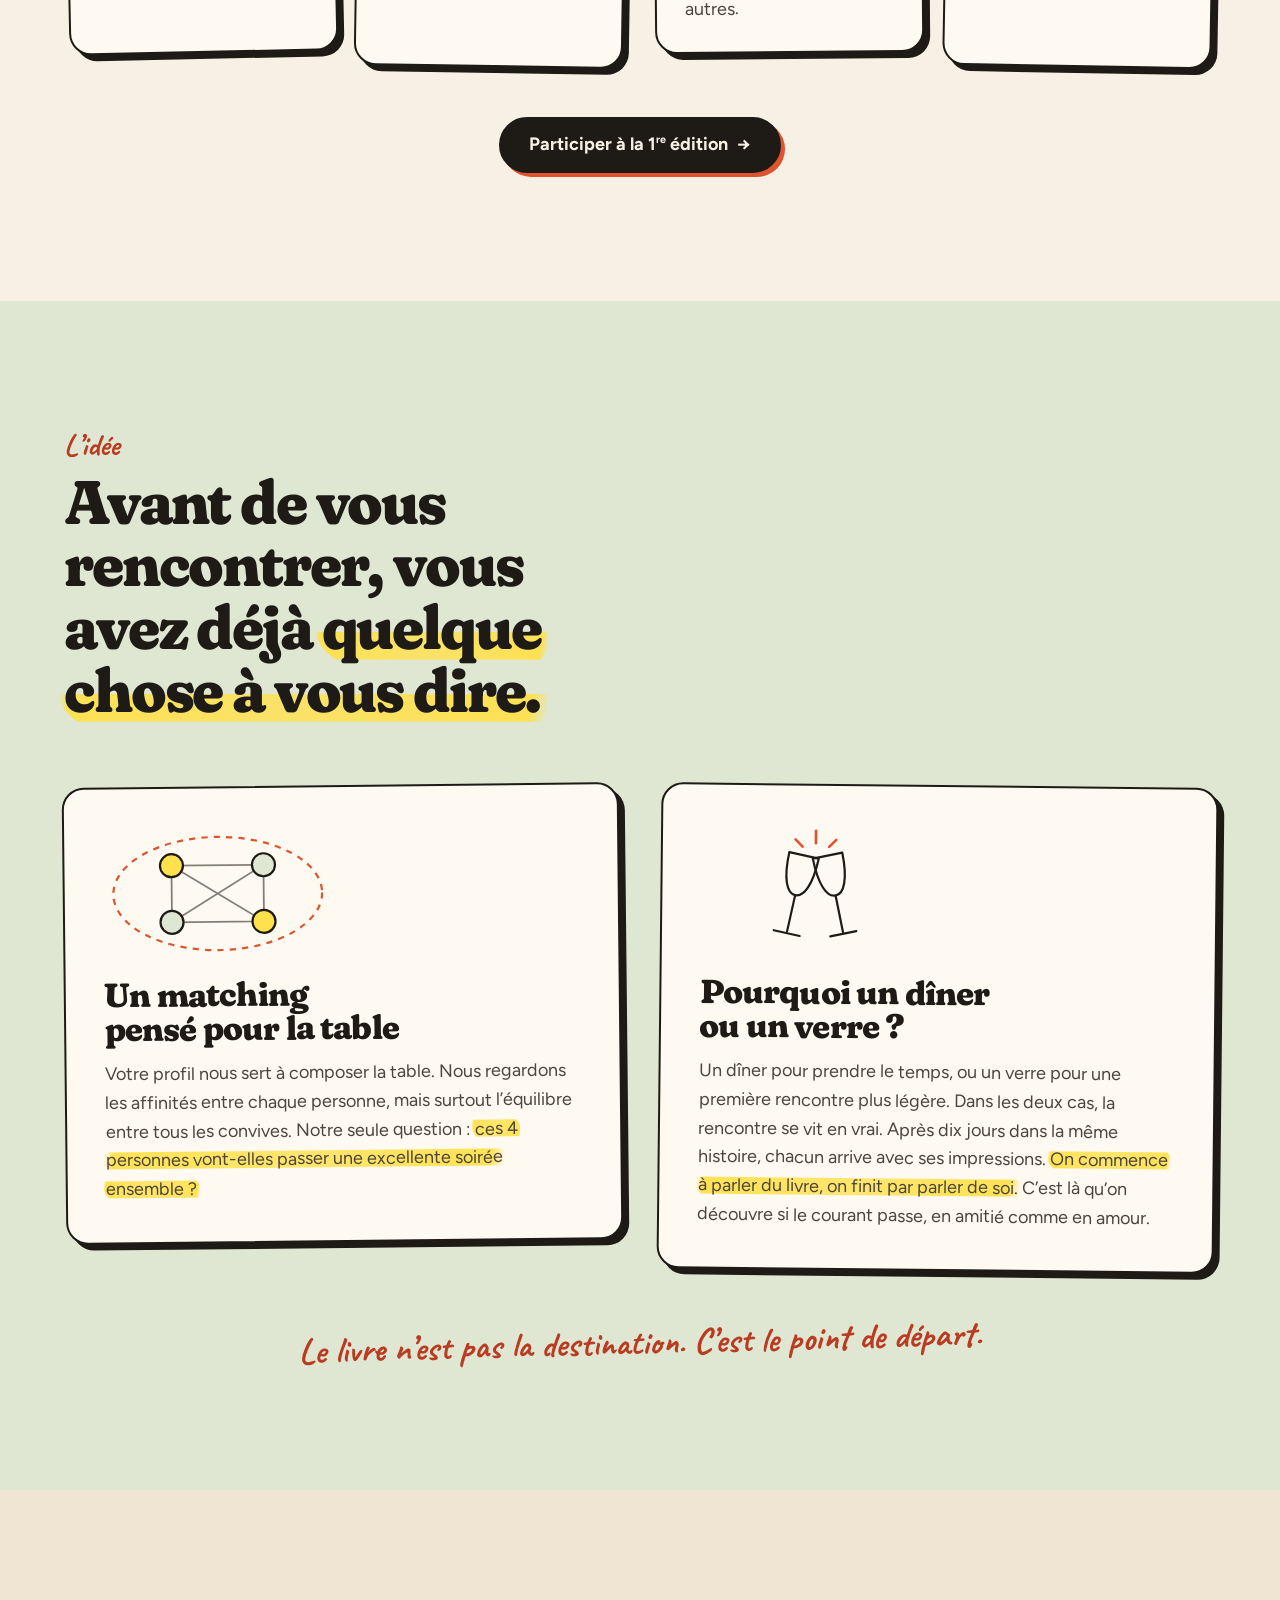
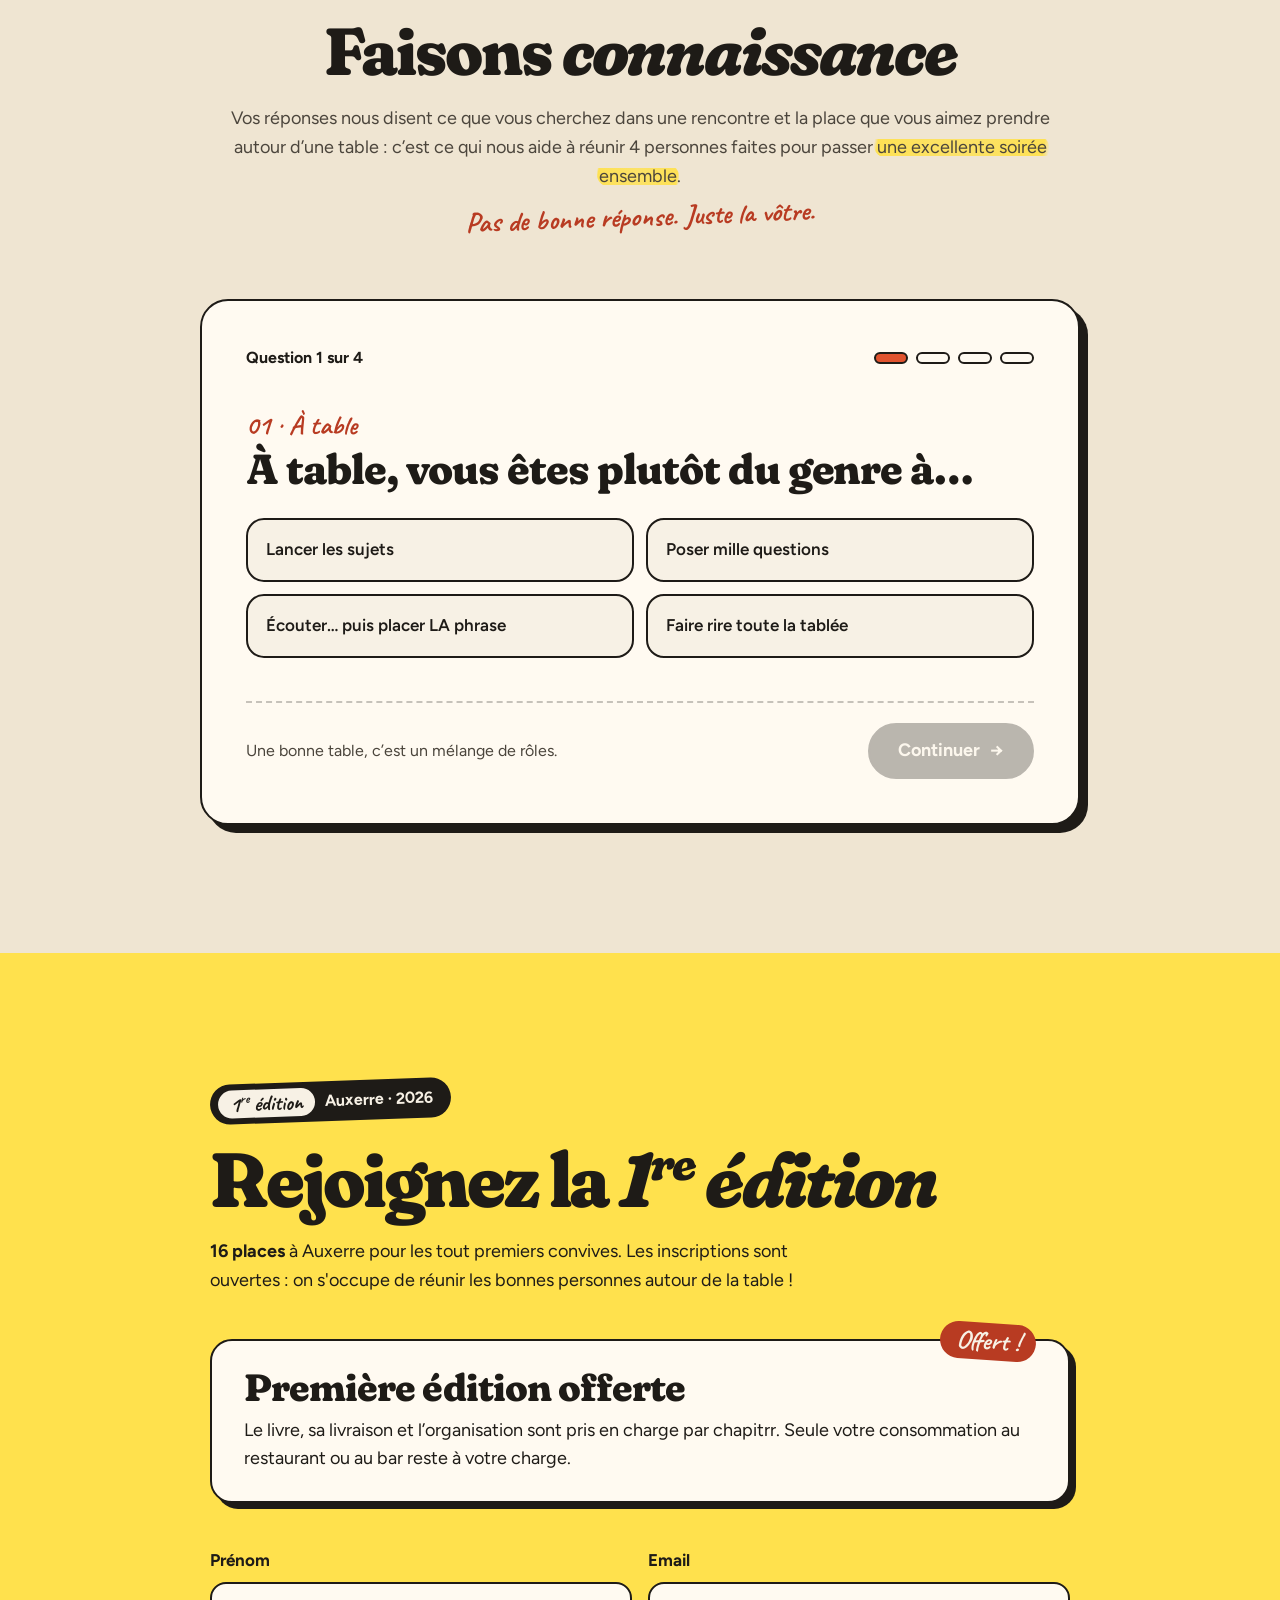
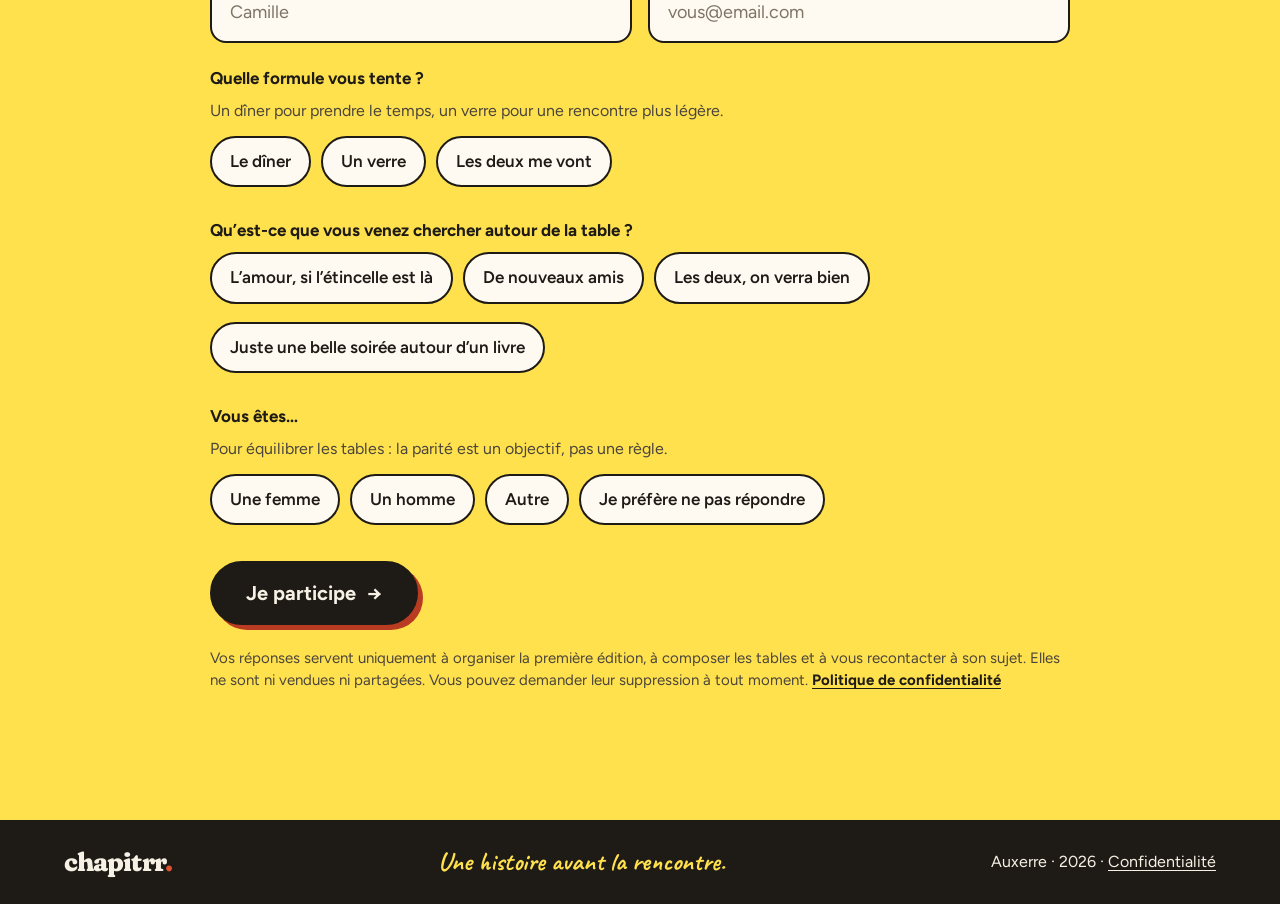
==== commit e8f4593f: "Add privacy policy page and update index.html for compliance with data protection regulations. Inclu" ====
--- a/index.html
+++ b/index.html
@@ -351,6 +351,9 @@
           <p class="form-error wide" id="signupError" role="alert" hidden></p>
           <button class="btn btn-big wide" type="submit"><span class="btn-label">Je participe</span> <span
               aria-hidden="true">→</span></button>
+          <p class="privacy-note wide">Vos réponses servent uniquement à organiser la première édition, à composer les
+            tables et à vous recontacter à son sujet. Elles ne sont ni vendues ni partagées. Vous pouvez demander leur
+            suppression à tout moment. <a href="confidentialite.html">Politique de confidentialité</a></p>
         </form>
 
         <div class="success" id="pricePanel" data-prix="19" data-offre="Prix 19 € (éditions suivantes)" hidden
@@ -382,7 +385,7 @@
   <footer class="footer">
     <span class="brand">chapitrr<span>.</span></span>
     <span class="hand">Une histoire avant la rencontre.</span>
-    <span>Auxerre · 2026</span>
+    <span>Auxerre · 2026 · <a href="confidentialite.html">Confidentialité</a></span>
   </footer>
 
   <script src="app.js"></script>
--- a/styles.css
+++ b/styles.css
@@ -342,6 +342,8 @@
 .chip input:checked + span { background: var(--ink); color: var(--paper); }
 .chip input:focus-visible + span { outline: 3px solid var(--tomato-deep); outline-offset: 3px; }
 .wide { grid-column: 1 / -1; }
+.privacy-note { font-size: 15px; line-height: 1.5; color: var(--ink-soft); }
+.privacy-note a { color: var(--ink); font-weight: 700; text-underline-offset: 3px; }
 .signup-form .btn-big { justify-self: start; margin-top: 6px; box-shadow: 5px 5px 0 var(--tomato-deep); }
 .success { padding: clamp(24px, 4vw, 40px); background: var(--card); border: 2px solid var(--ink); border-radius: 24px; box-shadow: 6px 6px 0 var(--ink); outline: none; }
 .success .hand { font-size: 34px; color: var(--tomato-deep); }
@@ -359,6 +361,18 @@
 }
 .footer .brand { font-size: 26px; color: var(--paper); }
 .footer .hand { font-size: 26px; color: var(--hl); }
+.footer a { color: var(--paper); text-underline-offset: 3px; }
+
+/* Politique de confidentialité */
+.legal { max-width: 760px; margin: 0 auto; padding: clamp(40px, 6vw, 80px) var(--gutter) clamp(64px, 8vw, 112px); }
+.legal h1 { max-width: none; margin-bottom: 12px; font-size: clamp(40px, 5vw, 64px); }
+.legal h2 { margin: 40px 0 12px; font-size: clamp(26px, 2.6vw, 32px); }
+.legal p, .legal ul { margin: 0 0 14px; color: var(--ink-soft); }
+.legal ul { padding-left: 1.2em; }
+.legal li { margin-bottom: 6px; }
+.legal a { color: var(--ink); text-decoration-thickness: 2px; text-underline-offset: 3px; }
+.legal .updated { font-size: 16px; }
+.todo { padding: 0 .3em; border-radius: 6px; background: var(--hl); color: var(--ink); font-weight: 700; }
 
 /* ---------- Responsive ---------- */
 @media (max-width: 1180px) {
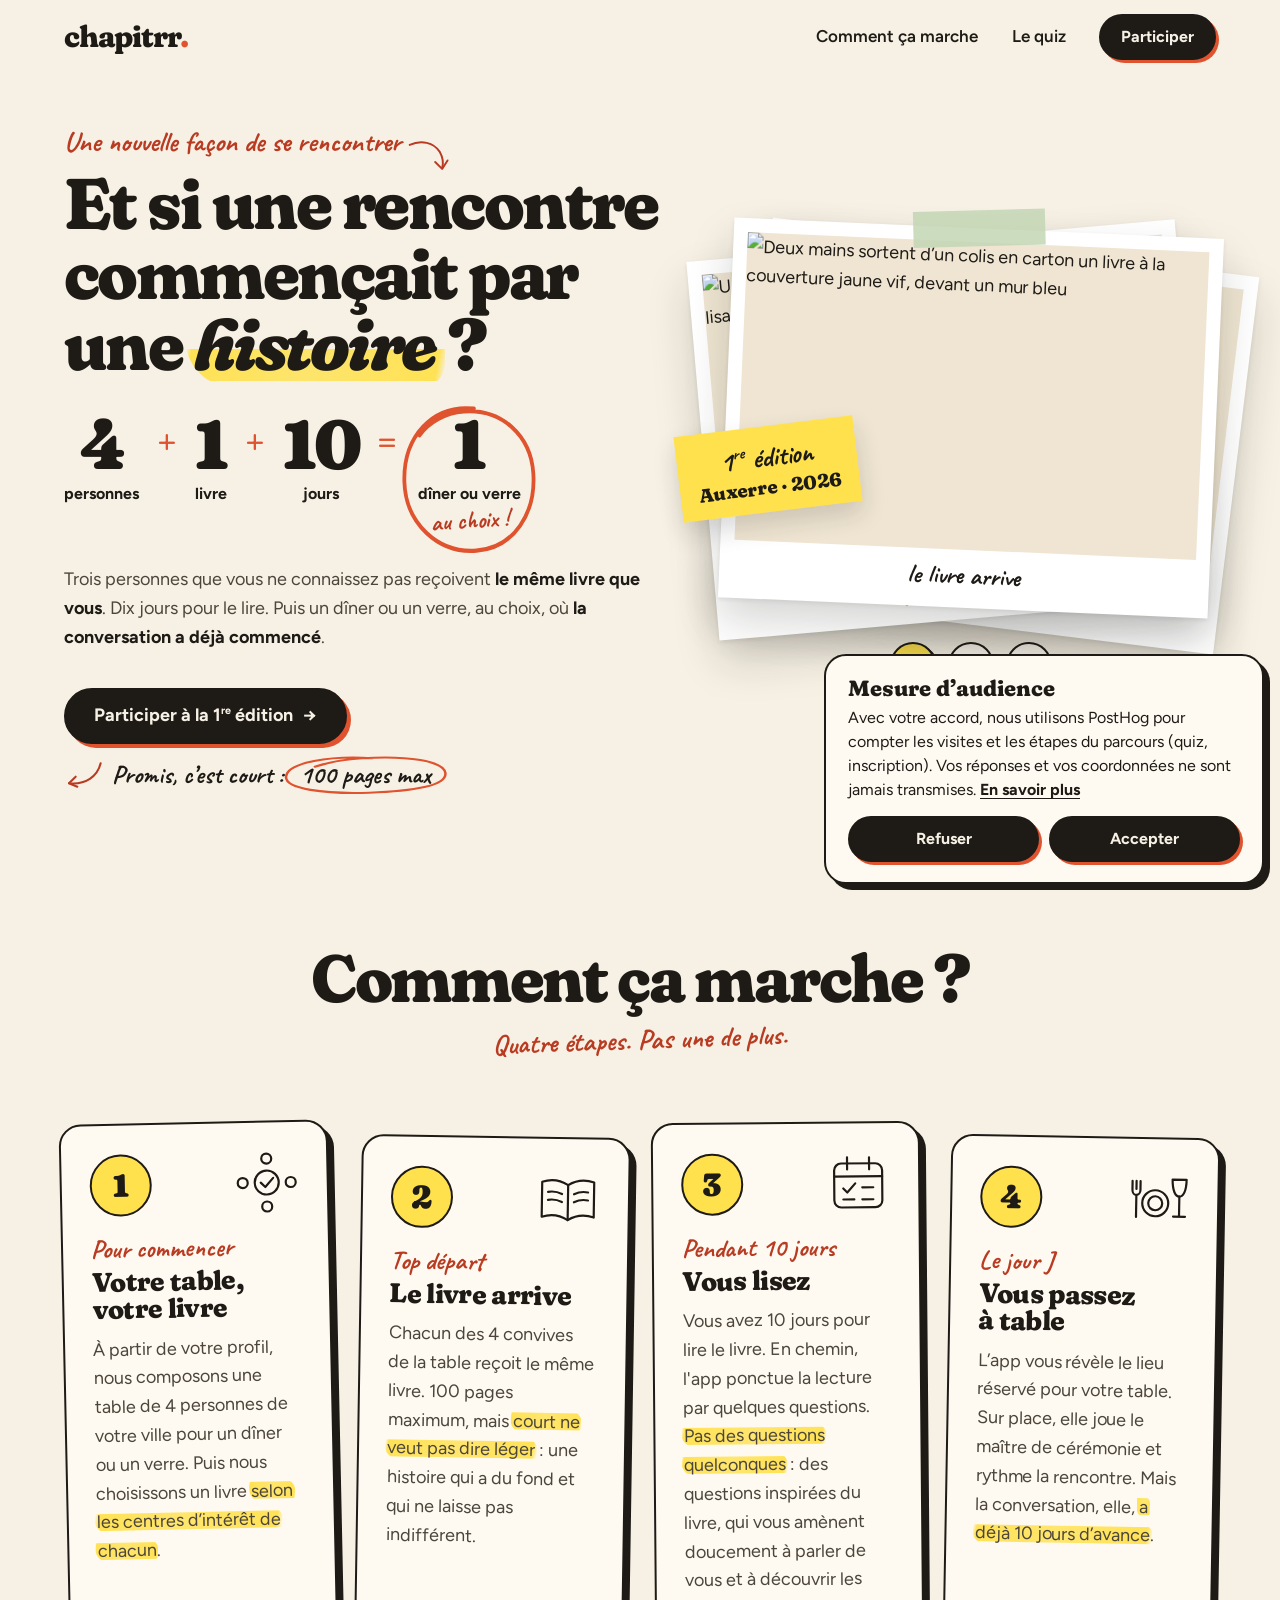
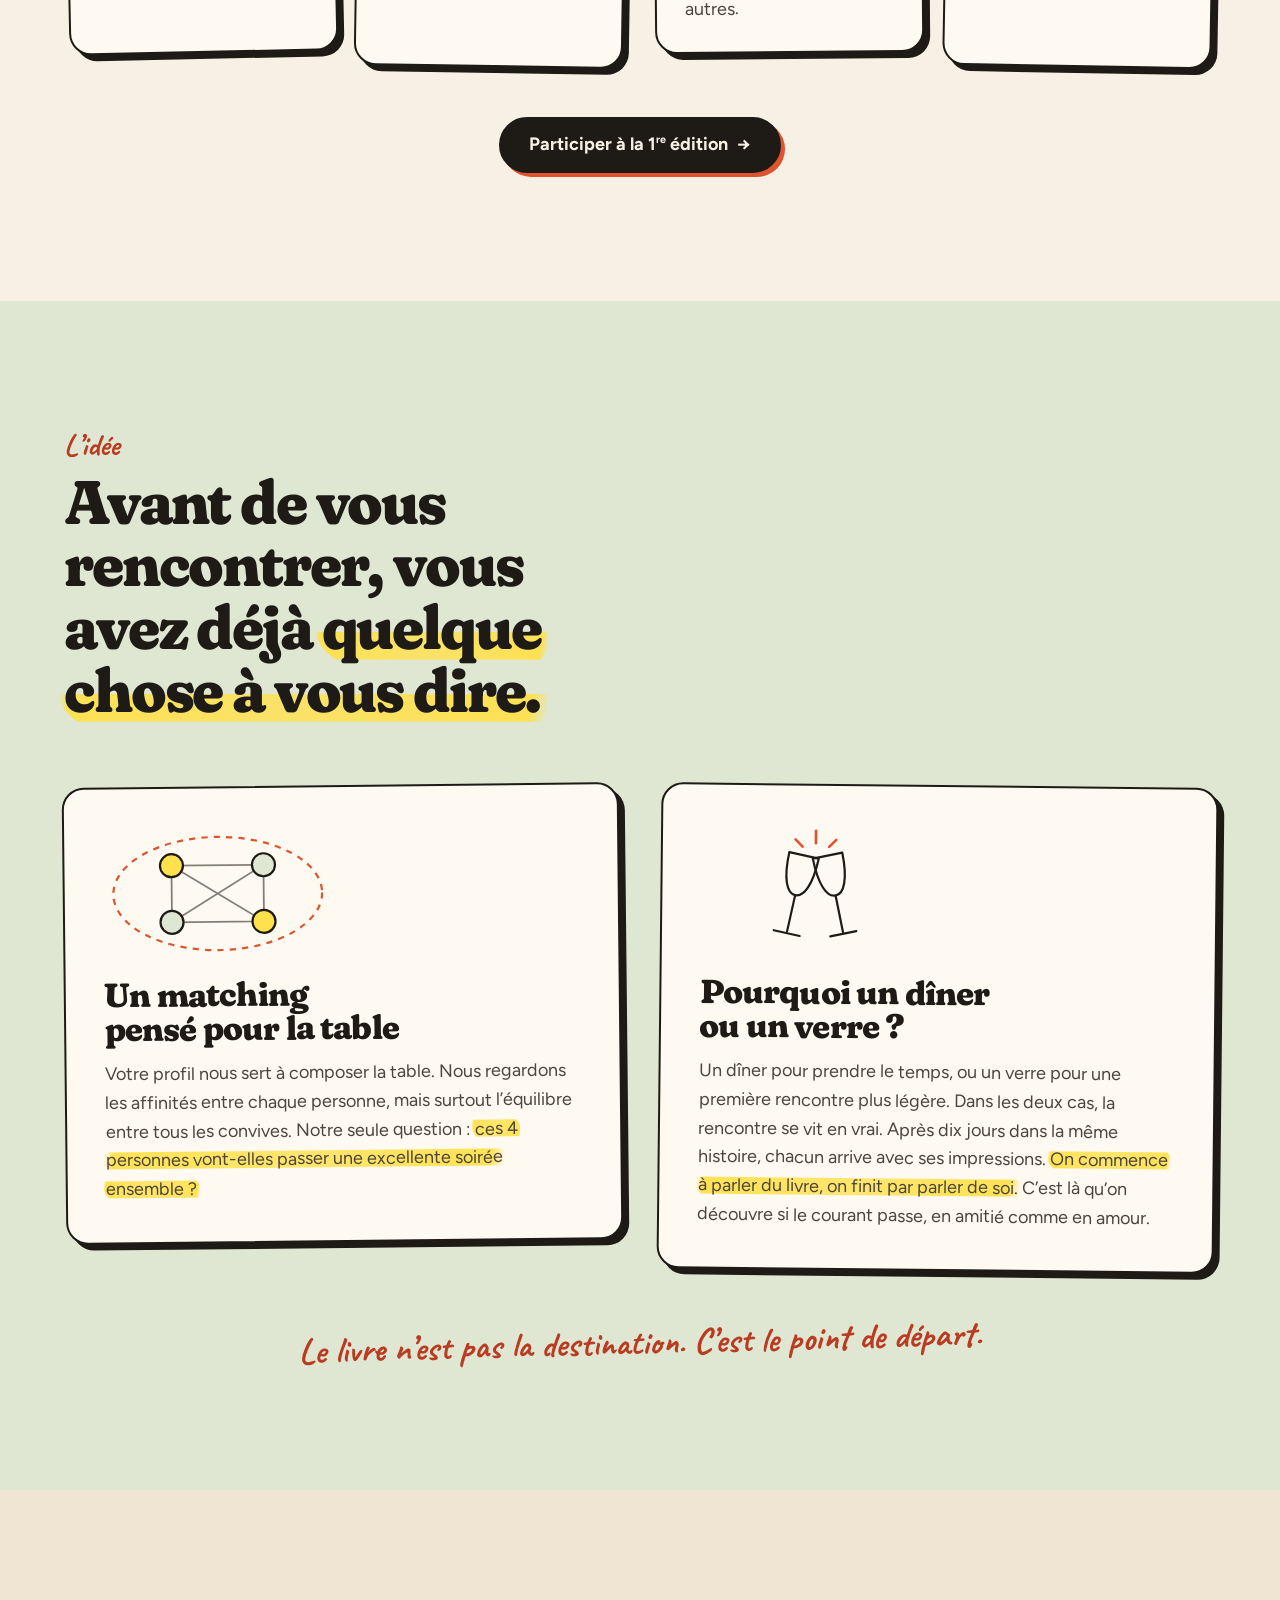
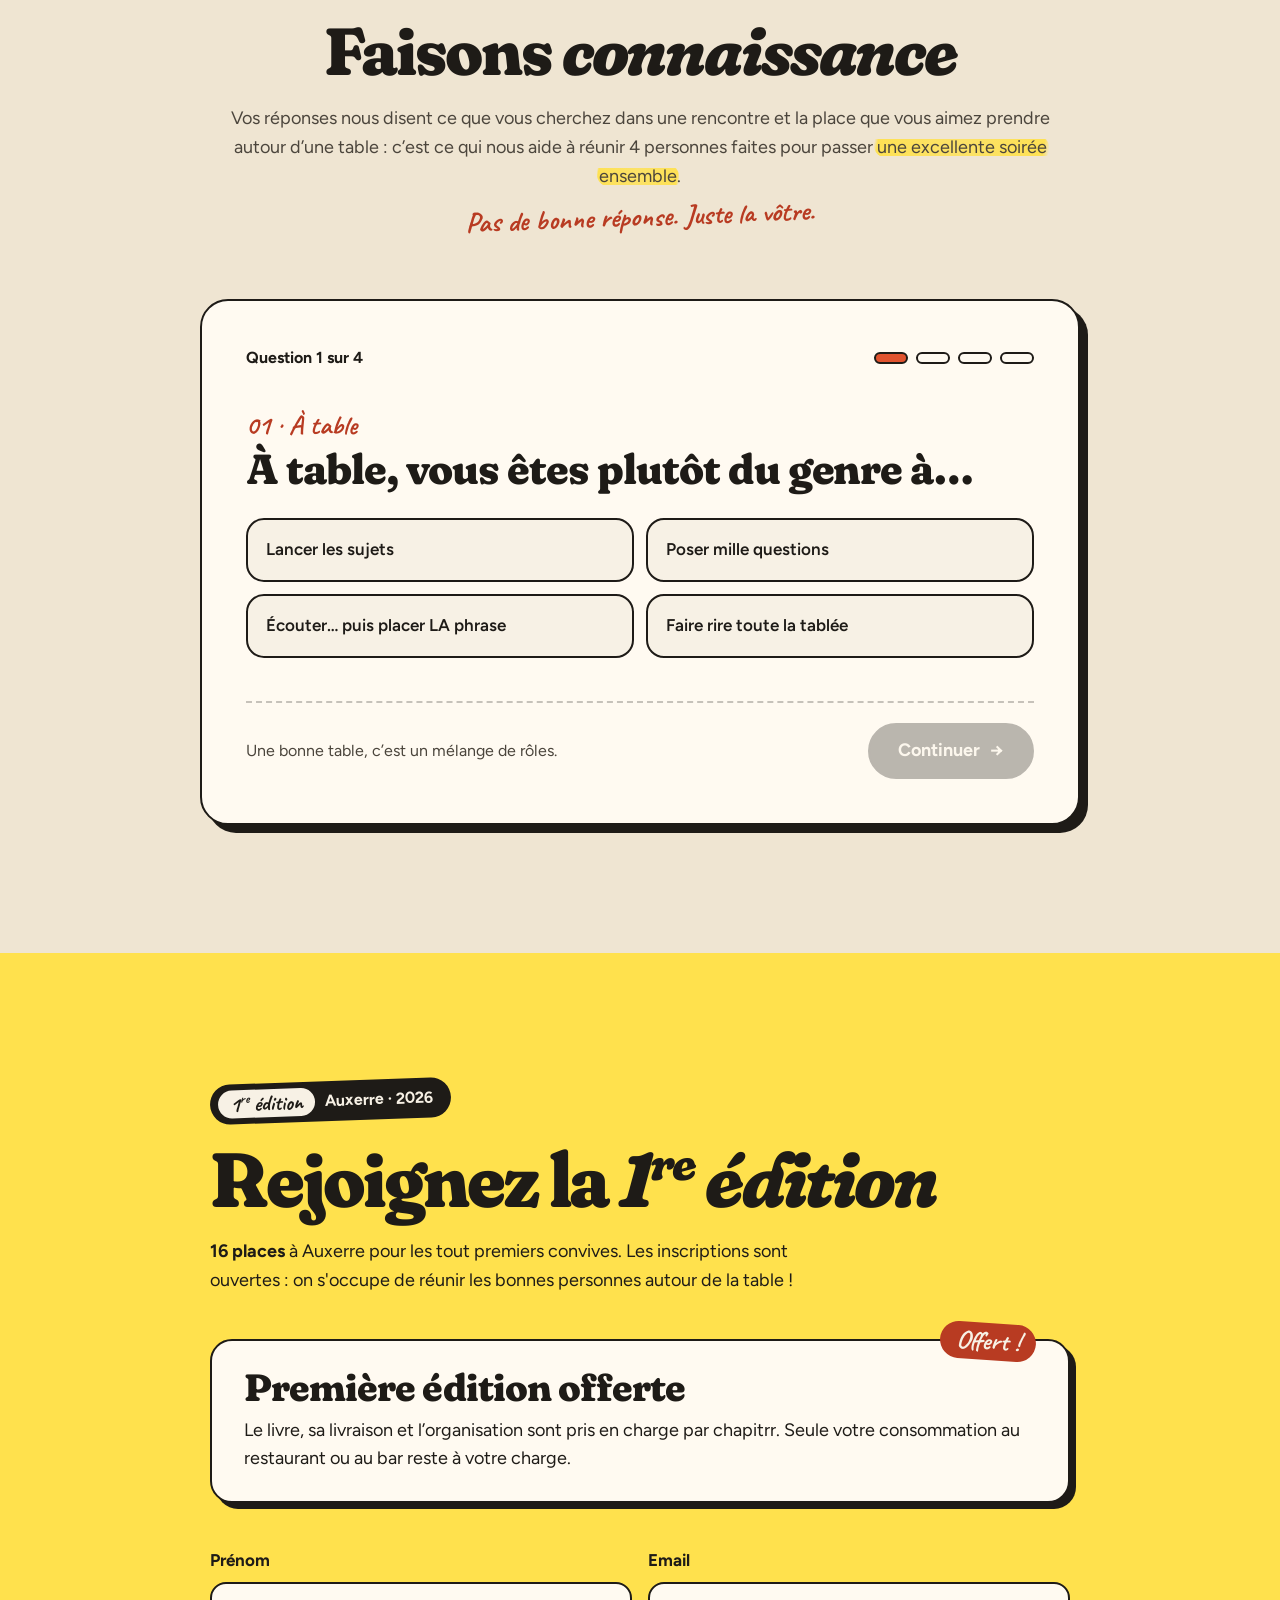
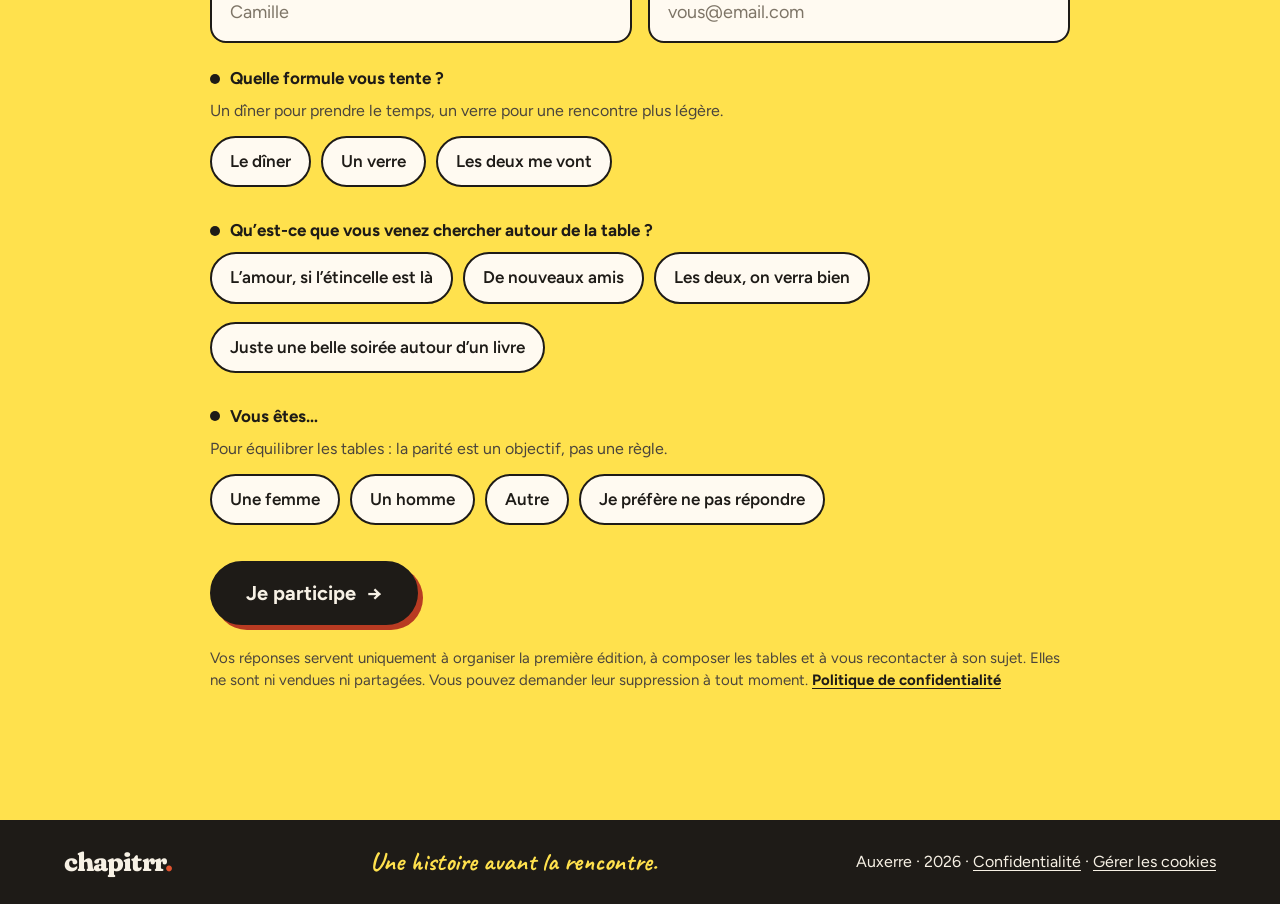
==== commit f330d6e9: "Add analytics.js for audience measurement with PostHog integration. Implement consent banner and eve" ====
--- a/index.html
+++ b/index.html
@@ -356,13 +356,13 @@
             suppression à tout moment. <a href="confidentialite.html">Politique de confidentialité</a></p>
         </form>
 
-        <div class="success" id="pricePanel" data-prix="19" data-offre="Prix 19 € (éditions suivantes)" hidden
+        <div class="success" id="pricePanel" data-prix="9,90" data-offre="Prix 9,90 € (éditions suivantes)" hidden
           tabindex="-1">
           <p class="hand">Inscription enregistrée&nbsp;!</p>
           <h3>Une dernière question, <span class="js-prenom"></span></h3>
           <p>La première édition est offerte. Pour les suivantes, nous cherchons le prix juste, et votre avis compte.</p>
           <p class="price-question" id="priceQuestion">Si votre place à une prochaine édition était proposée à
-            <mark>19&nbsp;€</mark> (livre, livraison et organisation compris, consommation non comprise),
+            <mark>9,90&nbsp;€</mark> (livre, livraison et organisation compris, consommation non comprise),
             souhaiteriez-vous participer&nbsp;?</p>
           <div class="price-options" role="group" aria-labelledby="priceQuestion">
             <button class="option" type="button" data-prix-reponse="oui" aria-pressed="false">Oui, clairement</button>
@@ -385,9 +385,11 @@
   <footer class="footer">
     <span class="brand">chapitrr<span>.</span></span>
     <span class="hand">Une histoire avant la rencontre.</span>
-    <span>Auxerre · 2026 · <a href="confidentialite.html">Confidentialité</a></span>
+    <span>Auxerre · 2026 · <a href="confidentialite.html">Confidentialité</a> · <button class="consent-link" type="button"
+        data-consent-open hidden>Gérer les cookies</button></span>
   </footer>
 
+  <script src="analytics.js"></script>
   <script src="app.js"></script>
 </body>
 
--- a/styles.css
+++ b/styles.css
@@ -329,6 +329,9 @@
 .hp { position: absolute; width: 1px; height: 1px; overflow: hidden; clip-path: inset(50%); white-space: nowrap; }
 .form-error { margin: 0; padding: 12px 16px; border: 2px solid var(--tomato-deep); border-radius: 14px; background: var(--card); color: var(--tomato-deep); font-weight: 700; }
 .field-help { margin: -2px 0 12px; font-size: 16px; color: var(--ink-soft); }
+/* Petit point devant les questions du formulaire */
+.signup-form legend { display: flex; align-items: center; gap: 10px; }
+.signup-form legend::before { content: ""; flex: none; width: 10px; height: 10px; border-radius: 50%; background: var(--ink); }
 .chips { display: flex; flex-wrap: wrap; gap: 10px; }
 .chip { position: relative; display: inline-flex; }
 .chip input { position: absolute; inset: 0; width: 100%; height: 100%; margin: 0; opacity: 0; cursor: pointer; }
@@ -362,6 +365,19 @@
 .footer .brand { font-size: 26px; color: var(--paper); }
 .footer .hand { font-size: 26px; color: var(--hl); }
 .footer a { color: var(--paper); text-underline-offset: 3px; }
+.consent-link { padding: 0; border: 0; background: none; color: var(--paper); font: inherit; text-decoration: underline; text-underline-offset: 3px; cursor: pointer; }
+
+/* Bandeau de consentement (mesure d'audience) */
+.consent {
+  position: fixed; right: 16px; bottom: 16px; z-index: 60;
+  width: min(440px, calc(100% - 32px)); padding: 20px 22px;
+  background: var(--card); border: 2px solid var(--ink); border-radius: var(--radius); box-shadow: 6px 6px 0 var(--ink);
+  font-size: 16px; line-height: 1.5;
+}
+.consent-title { margin-bottom: 6px; font: 800 22px/1.1 var(--display); font-variation-settings: "SOFT" 100, "WONK" 1; }
+.consent a { color: var(--ink); font-weight: 700; text-underline-offset: 3px; }
+.consent-actions { display: flex; gap: 10px; margin-top: 14px; }
+.consent-actions .btn { flex: 1; }
 
 /* Politique de confidentialité */
 .legal { max-width: 760px; margin: 0 auto; padding: clamp(40px, 6vw, 80px) var(--gutter) clamp(64px, 8vw, 112px); }
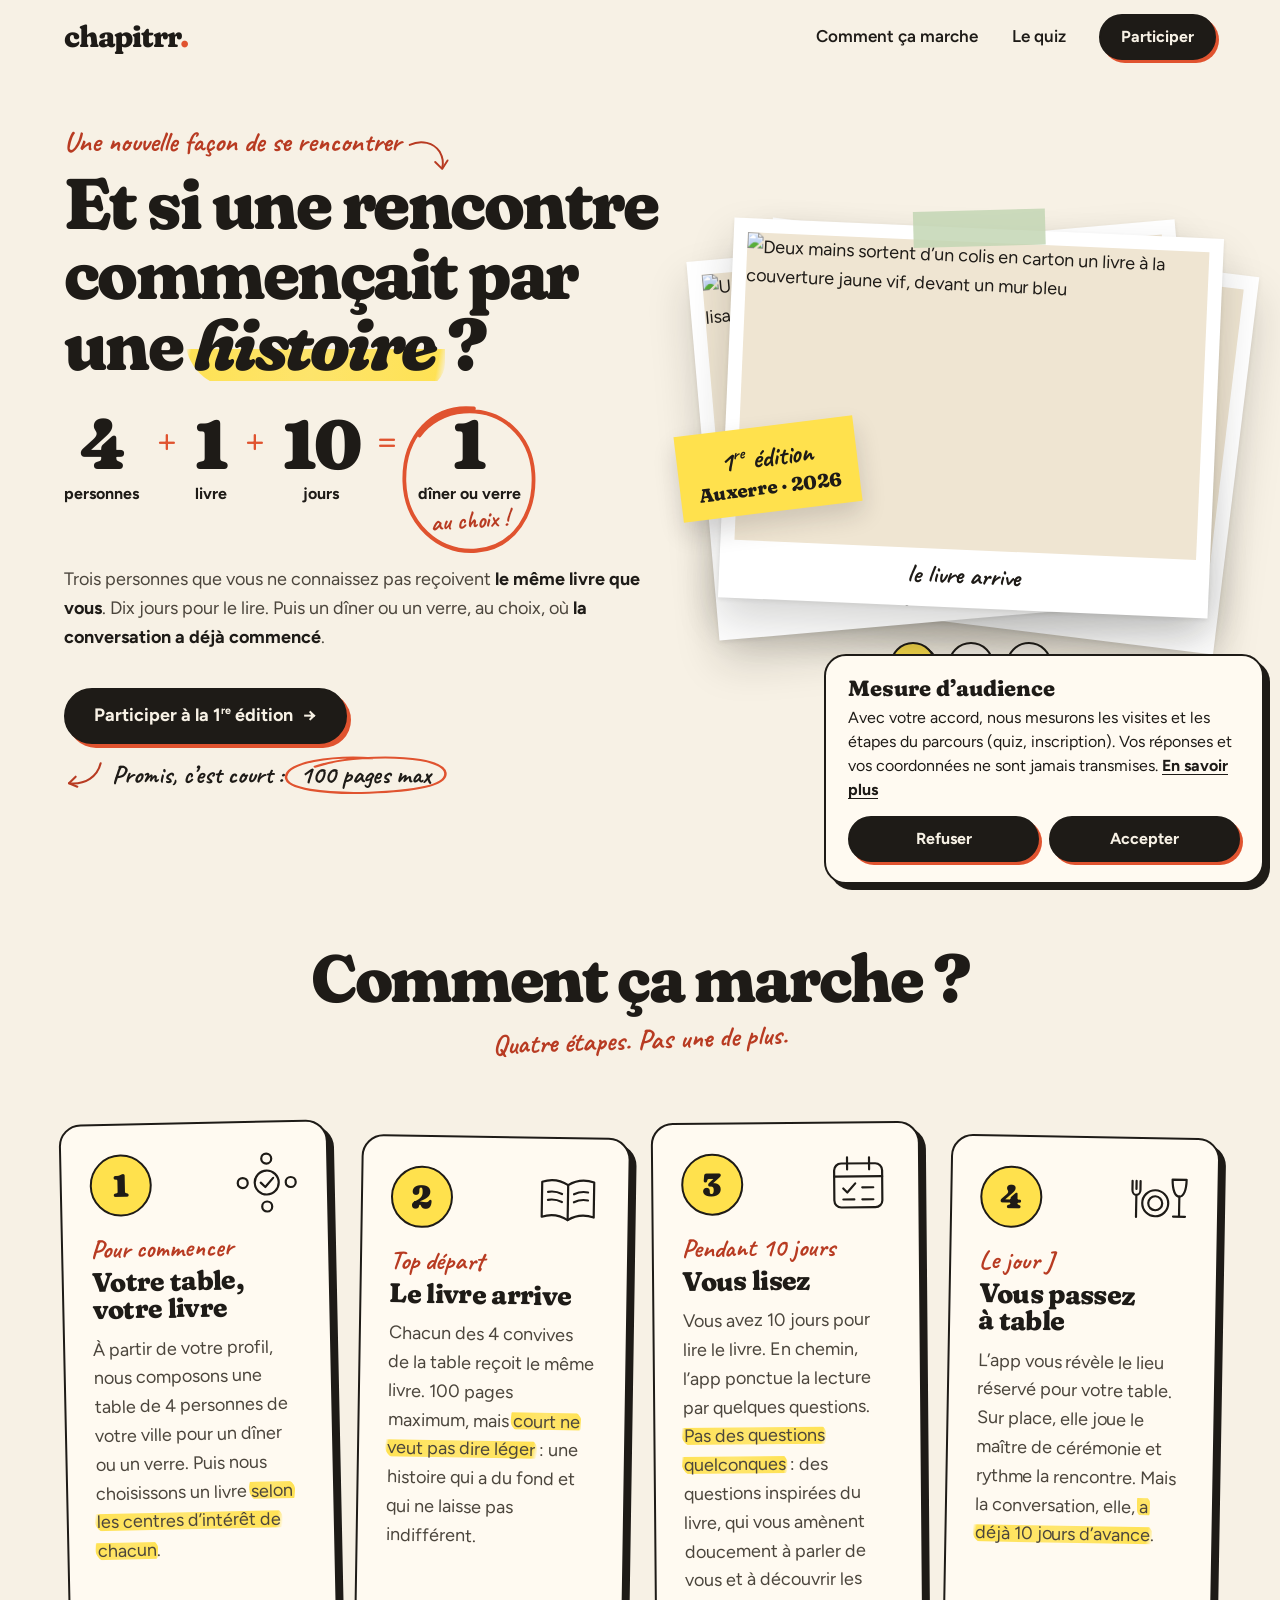
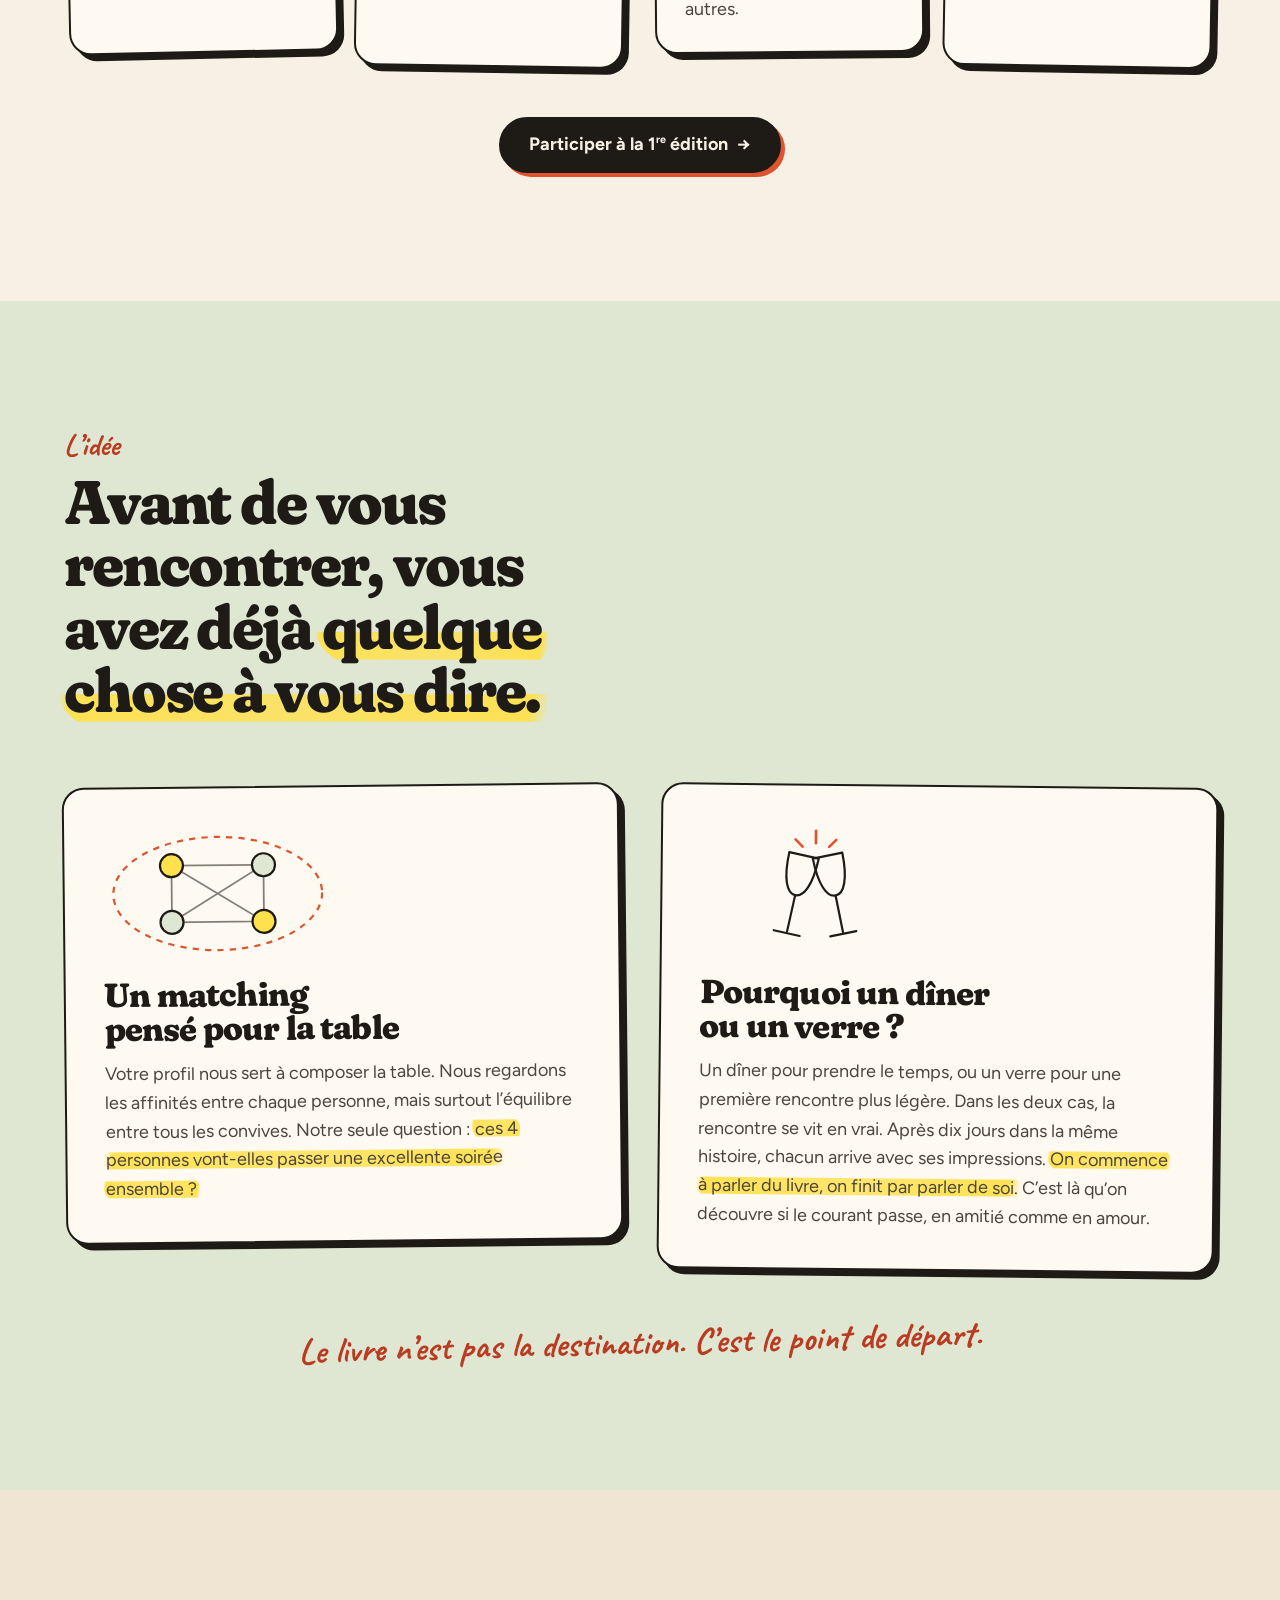
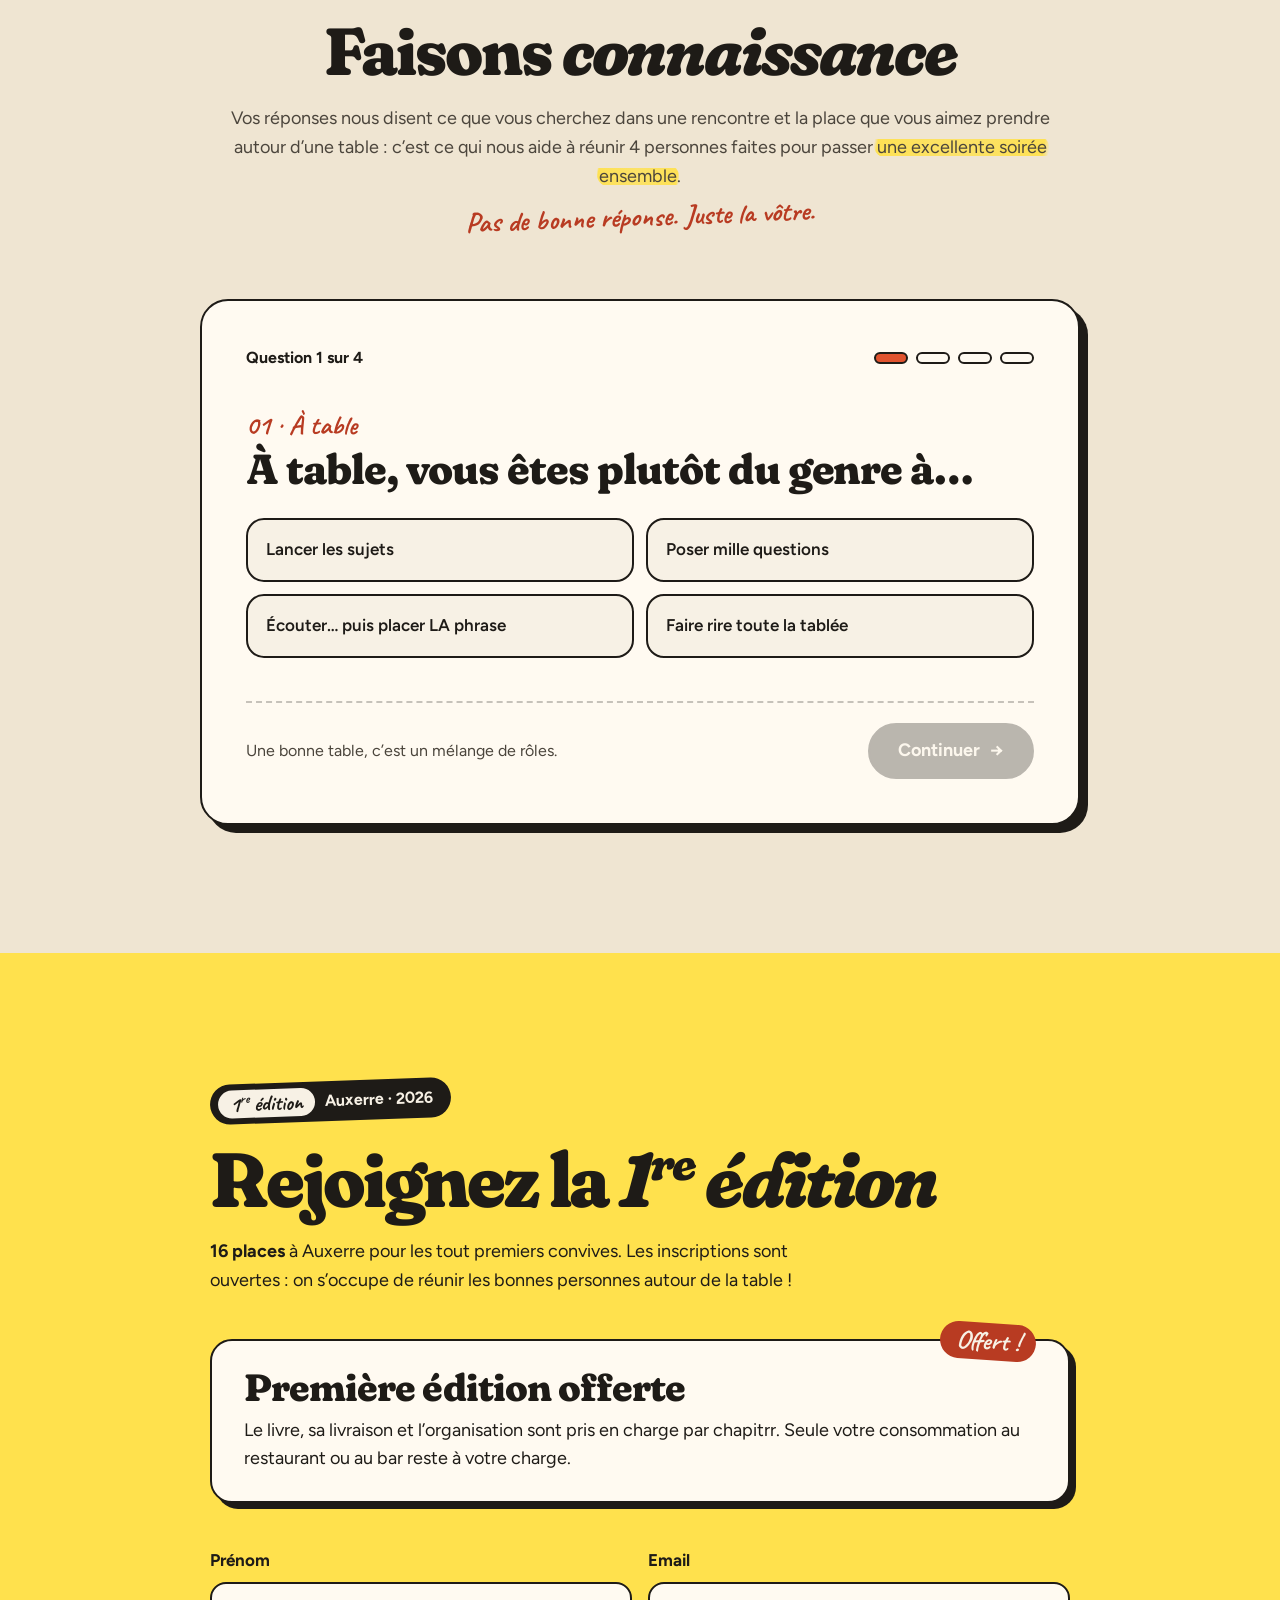
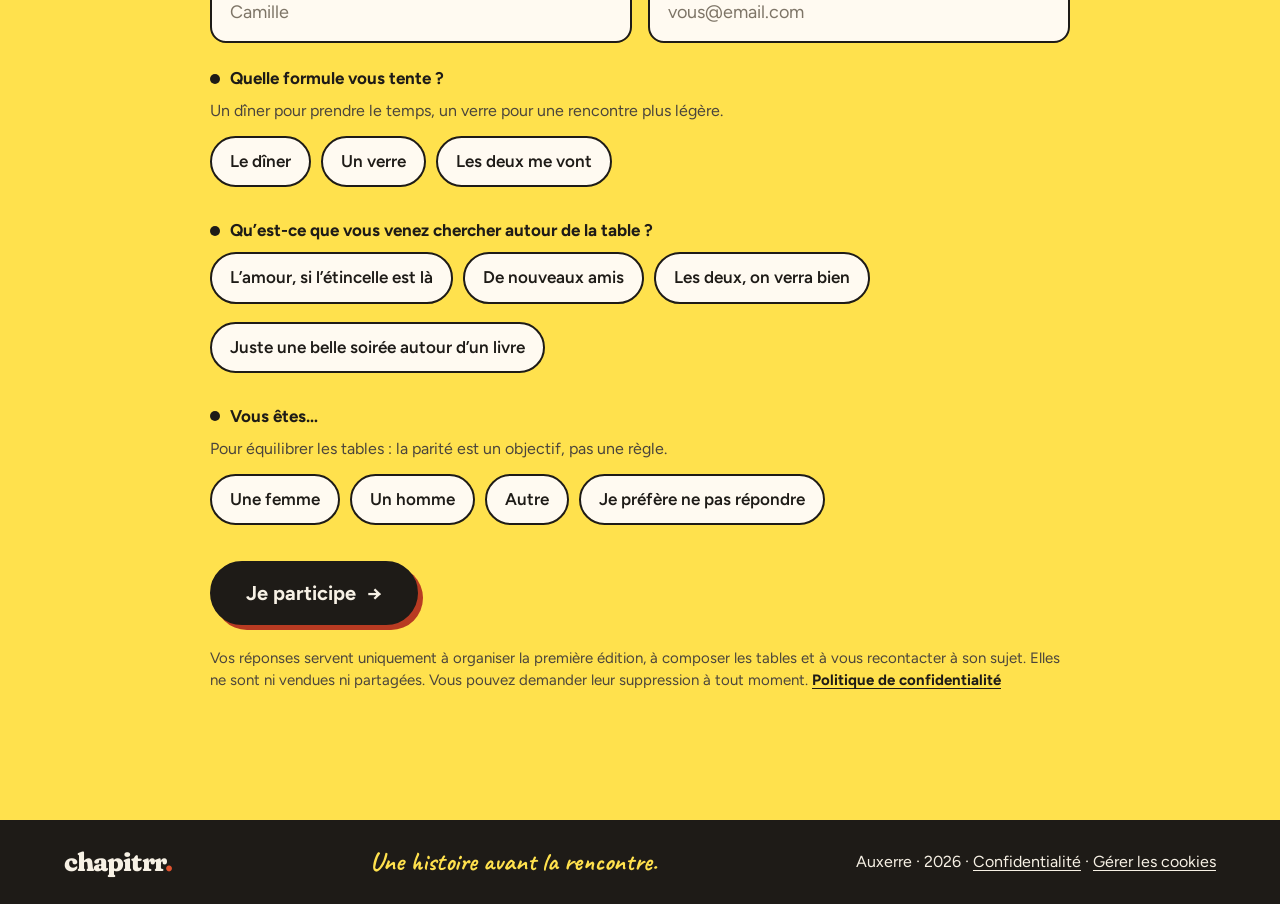
==== commit 24c87b37: "Update analytics.js to reveal the cookie management link in the footer when JavaScript is enabled. C" ====
--- a/index.html
+++ b/index.html
@@ -167,7 +167,7 @@
           </div>
           <p class="step-when hand">Pendant 10&nbsp;jours</p>
           <h3>Vous lisez</h3>
-          <p>Vous avez 10&nbsp;jours pour lire le livre. En chemin, l'app ponctue la lecture par quelques questions. <mark>Pas des
+          <p>Vous avez 10&nbsp;jours pour lire le livre. En chemin, l’app ponctue la lecture par quelques questions. <mark>Pas des
               questions quelconques</mark>&nbsp;: des questions inspirées du livre, qui vous amènent doucement à parler
             de vous et à découvrir les autres.</p>
         </li>
@@ -292,7 +292,7 @@
         <p class="badge"><span class="hand">1<sup>re</sup> édition</span> Auxerre · 2026</p>
         <h2 id="signup-title">Rejoignez la <em>1<sup>re</sup> édition</em></h2>
         <p class="section-lead"><strong>16&nbsp;places</strong> à Auxerre pour les tout premiers convives. Les inscriptions
-          sont ouvertes&nbsp;: on s'occupe de réunir les bonnes personnes autour de la table !</p>
+          sont ouvertes&nbsp;: on s’occupe de réunir les bonnes personnes autour de la table&nbsp;!</p>
 
         <div class="offer">
           <p class="offer-tag hand">Offert&nbsp;!</p>
@@ -385,8 +385,8 @@
   <footer class="footer">
     <span class="brand">chapitrr<span>.</span></span>
     <span class="hand">Une histoire avant la rencontre.</span>
-    <span>Auxerre · 2026 · <a href="confidentialite.html">Confidentialité</a> · <button class="consent-link" type="button"
-        data-consent-open hidden>Gérer les cookies</button></span>
+    <span>Auxerre · 2026 · <a href="confidentialite.html">Confidentialité</a><span data-consent-open hidden> · <button
+          class="consent-link" type="button">Gérer les cookies</button></span></span>
   </footer>
 
   <script src="analytics.js"></script>
--- a/styles.css
+++ b/styles.css
@@ -388,7 +388,6 @@
 .legal li { margin-bottom: 6px; }
 .legal a { color: var(--ink); text-decoration-thickness: 2px; text-underline-offset: 3px; }
 .legal .updated { font-size: 16px; }
-.todo { padding: 0 .3em; border-radius: 6px; background: var(--hl); color: var(--ink); font-weight: 700; }
 
 /* ---------- Responsive ---------- */
 @media (max-width: 1180px) {
